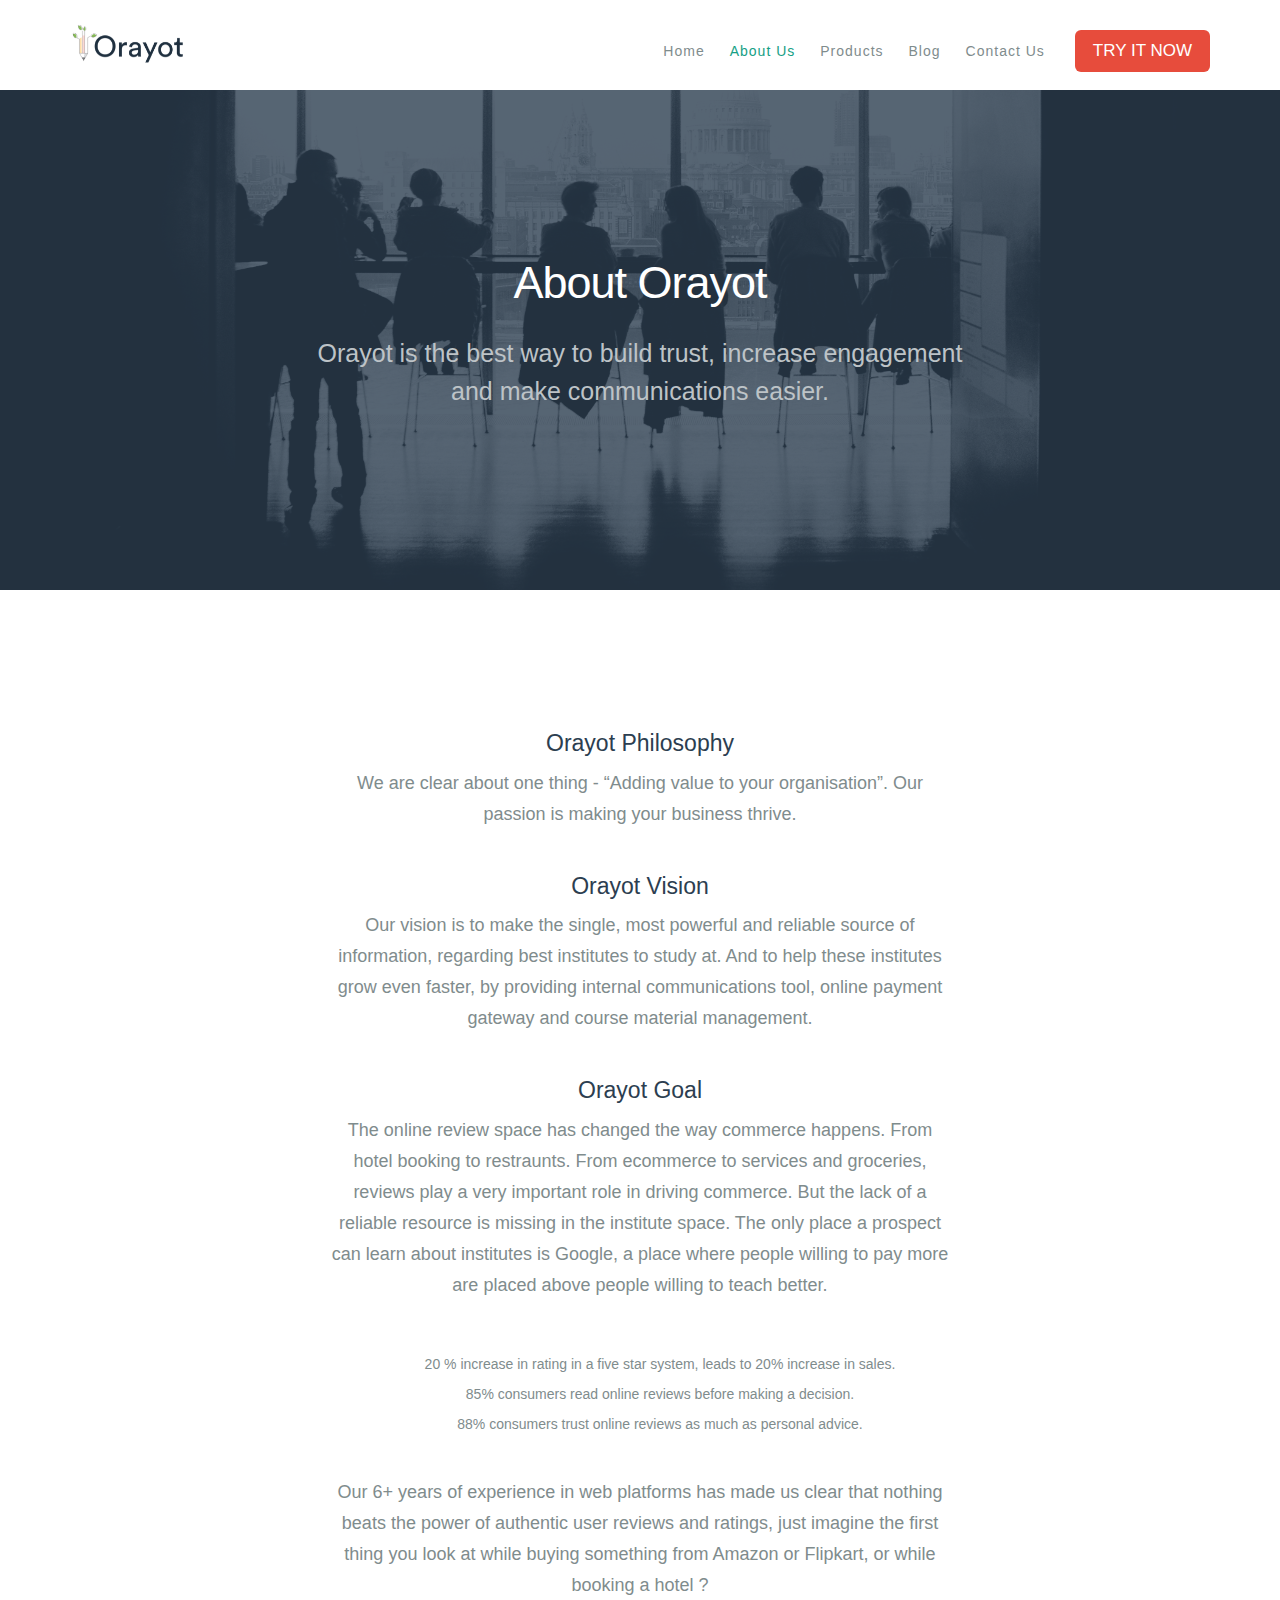
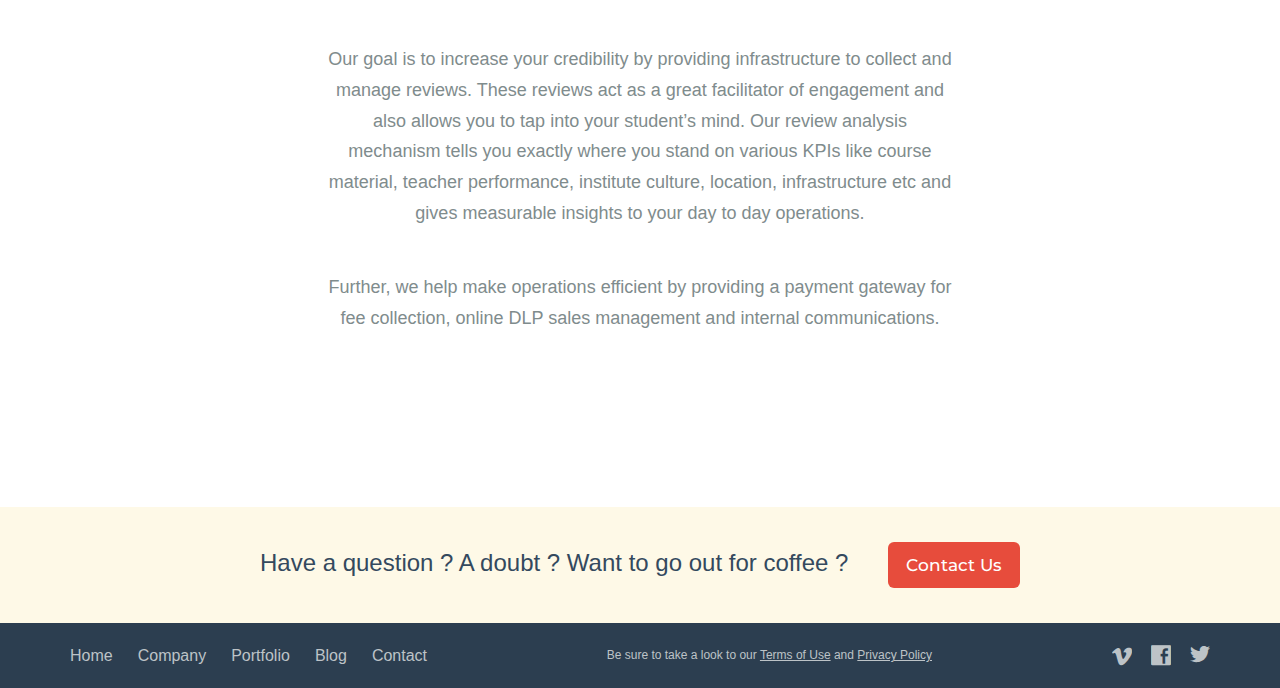
==== pages/about/index.html @ f2e3c0c0 "Init Commit" ====
<!DOCTYPE html>
<html lang="en">
  <head>
    <meta charset="utf-8">
    <title>About Orayot</title>
    <meta name="apple-mobile-web-app-capable" content="yes" />
    <meta name="viewport" content="width=device-width, initial-scale=1.0, maximum-scale=1.0, user-scalable=no" />
    <meta name="apple-mobile-web-app-status-bar-style" content="black" />

    <link rel="stylesheet" href="../../startup-framework/flat-ui/bootstrap/css/bootstrap.css">
    <link rel="stylesheet" href="../../startup-framework/flat-ui/css/flat-ui.css">
    <!-- Using only with Flat-UI (free)-->
    <link rel="stylesheet" href="../../startup-framework/common-files/css/icon-font.css">
    <!-- end -->

    <link rel="stylesheet" href="../../startup-framework/common-files/css/animations.css">
    <link rel="stylesheet" href="../../startup-framework/ui-kit/ui-kit-header/css/ui-kit-styles.css">
    <link rel="stylesheet" href="../../startup-framework/ui-kit/ui-kit-content/css/ui-kit-styles.css">
    <link rel="stylesheet" href="../../startup-framework/ui-kit/ui-kit-footer/css/ui-kit-styles.css">

    <link rel="stylesheet" href="../../css/style.css">
    <link rel="shortcut icon" href="../../favicon.ico" type="image/x-icon">
    <link rel="icon" href="../../favicon.ico" type="image/x-icon">
  </head>
  <body>
    <div class="page-wrapper">
      <!--Main Nav-->
      <header class="header-11">
        <div class="container">
          <div class="row">
            <div class="navbar col-sm-12" role="navigation">
              <div class="navbar-header">
                <button type="button" class="navbar-toggle"></button>
                <a class="brand" href="#"><img src="../../images/logos/dark-on-light-small.png" alt="Orayot Logo"></a>
              </div>
              <div class="collapse navbar-collapse pull-right">
                <ul class="nav pull-left">
                  <li><a href="/">Home</a></li>
                  <li class="active"><a href="">About Us</a></li>
                  <li><a href="/#products">Products</a></li>
                  <li><a href="#">Blog</a></li>
                  <li><a href="#">Contact Us</a></li>
                </ul>
                <form class="navbar-form pull-left">
                  <a class="btn btn-large btn-danger" href="#">TRY IT NOW</a>
                </form>
              </div>
            </div>
          </div>
        </div>
      </header>
      <!--Hero-->  
      <section class="header-10-sub v-center bg-midnight-blue">
        <div id="about" class="background">&nbsp;</div>
        <div>
          <div class="container">
            <div class="hero-unit">
              <h1>About Orayot</h1>
              <p>Orayot is the best way to build trust, increase engagement <br/> and make communications easier.
              </p>
            </div>
          </div>
        </div>
      </section> 
      <!-- <section id="about" class="content-8">
        <div>
          <div class="container">
            <h3>About Us</h3>
            <div class="row">
              <div class="col-sm-6 col-sm-offset-3">
                <p>
                  Orayot is the best way to build trust in the community & increase engagement and make communications easy in your institute.
                </p>
                <a href="#">Learn more about Orayot</a>
                <a class="btn btn-large btn-clear" href="#">TRY IT NOW</a>
              </div>
            </div>
          </div>
        </div>
      </section> -->

      <section class="content-8">
        <div class="row">
          <div class="col-sm-6 col-sm-offset-3">
            <h4>Orayot Philosophy</h4>
            <p>
              We are clear about one thing - “Adding value to your organisation”. Our passion is making your business thrive.                  
            </p>
            <h4>Orayot Vision</h4>
            <p>
              Our vision is to make the single, most powerful and reliable source of information, regarding best institutes to study at. And to help these institutes grow even faster, by providing internal communications tool, online payment gateway and course material management.                  
            </p>

            <h4>Orayot Goal</h4>
            <p>
              The online review space has changed the way commerce happens. From hotel booking to restraunts. From ecommerce to services and groceries, reviews play a very important role in driving commerce. But the lack of a reliable resource is missing in the institute space. The only place a prospect can learn about institutes is Google, a place where people willing to pay more are placed above people willing to teach better.

              <ul class='stats'>
                <li>20 % increase in rating in a five star system, leads to 20% increase in sales.</li>
                <li>85% consumers read online reviews before making a decision.</li>
                <li>88% consumers trust online reviews as much as personal advice.</li>
              </ul>

            </p>

            <p>
              Our 6+ years of experience in web platforms has made us clear that nothing beats the power of authentic user reviews and ratings, just imagine the first thing you look at while buying something from Amazon or Flipkart, or while booking a hotel ?
            </p>

            <p>
              Our goal is to increase your credibility by providing infrastructure to collect and manage reviews.
              These reviews act as a great facilitator of engagement and also allows you to tap into your student’s mind. Our review analysis mechanism tells you exactly where you stand on various KPIs like course material, teacher performance, institute culture, location, infrastructure etc and gives measurable insights to your day to day operations.
            </p>

            <p>
              Further, we help make operations efficient by providing a payment gateway for fee collection, online DLP sales management and internal communications.
            </p>
          </div>
        </div>
      </section>
      <!--CTA-->  
      <section class="content-11">
        <div class="container">
          <span>Have a question ? A doubt ? Want to go out for coffee ?</span>
          <a class="btn btn-large btn-danger" href="#">Contact Us</a>
        </div>
      </section>
      
      <!-- Subscribe -->
      <!-- <section class="content-13 subscribe-form bg-turquoise">
        <div class="container">
          <div class="row">
            <form>
              <div class="col-sm-8">
                <input type="text" placeholder="Enter your e-mail" spellcheck="false">
              </div>
              <div class="col-sm-4">
                <button class="btn btn-large btn-primary" type="submit">
                  Subscribe now
                </button>
              </div>
            </form>
          </div>
        </div>
      </section> -->
      <!-- Footer -->
      <footer class="footer-2 bg-midnight-blue">
        <div class="container">
          <nav class="pull-left">
            <ul>
              <li class="active">
                <a href="#">Home</a>
              </li>
              <li>
                <a href="#">Company</a>
              </li>
              <li>
                <a href="#">Portfolio</a>
              </li>
              <li>
                <a href="#">Blog</a>
              </li>
              <li>
                <a href="#">Contact</a>
              </li>
            </ul>
          </nav>
          <div class="social-btns pull-right">
            <a href="#"><div class="fui-vimeo"></div><div class="fui-vimeo"></div></a>
            <a href="#"><div class="fui-facebook"></div><div class="fui-facebook"></div></a>
            <a href="#"><div class="fui-twitter"></div><div class="fui-twitter"></div></a>
          </div>
          <div class="additional-links">
            Be sure to take a look to our <a href="#">Terms of Use</a> and <a href="#">Privacy Policy</a>
          </div>
        </div>
      </footer>
    </div>
    <script src="../../startup-framework/common-files/js/jquery-1.10.2.min.js"></script>
    <script src="../../startup-framework/flat-ui/js/bootstrap.min.js"></script>
    <script src="../../startup-framework/common-files/js/modernizr.custom.js"></script>
    <script src="../../startup-framework/common-files/js/page-transitions.js"></script>
    <script src="../../startup-framework/common-files/js/startup-kit.js"></script>
  </body>
</html>
---- startup-framework/flat-ui/css/flat-ui.css ----
@font-face {
  font-family: 'Lato';
  src: url('../fonts/lato/lato-black-webfont.eot');
  src: url('../fonts/lato/lato-black-webfont.eot?#iefix') format('embedded-opentype'), url('../fonts/lato/lato-black-webfont.woff') format('woff'), url('../fonts/lato/lato-black-webfont.ttf') format('truetype'), url('../fonts/lato/lato-black-webfont.svg#latoblack') format('svg');
  font-weight: 900;
  font-style: normal;
}
@font-face {
  font-family: 'Lato';
  src: url('../fonts/lato/lato-bold-webfont.eot');
  src: url('../fonts/lato/lato-bold-webfont.eot?#iefix') format('embedded-opentype'), url('../fonts/lato/lato-bold-webfont.woff') format('woff'), url('../fonts/lato/lato-bold-webfont.ttf') format('truetype'), url('../fonts/lato/lato-bold-webfont.svg#latobold') format('svg');
  font-weight: bold;
  font-style: normal;
}
@font-face {
  font-family: 'Lato';
  src: url('../fonts/lato/lato-bolditalic-webfont.eot');
  src: url('../fonts/lato/lato-bolditalic-webfont.eot?#iefix') format('embedded-opentype'), url('../fonts/lato/lato-bolditalic-webfont.woff') format('woff'), url('../fonts/lato/lato-bolditalic-webfont.ttf') format('truetype'), url('../fonts/lato/lato-bolditalic-webfont.svg#latobold_italic') format('svg');
  font-weight: bold;
  font-style: italic;
}
@font-face {
  font-family: 'Lato';
  src: url('../fonts/lato/lato-italic-webfont.eot');
  src: url('../fonts/lato/lato-italic-webfont.eot?#iefix') format('embedded-opentype'), url('../fonts/lato/lato-italic-webfont.woff') format('woff'), url('../fonts/lato/lato-italic-webfont.ttf') format('truetype'), url('../fonts/lato/lato-italic-webfont.svg#latoitalic') format('svg');
  font-weight: normal;
  font-style: italic;
}
@font-face {
  font-family: 'Lato';
  src: url('../fonts/lato/lato-light-webfont.eot');
  src: url('../fonts/lato/lato-light-webfont.eot?#iefix') format('embedded-opentype'), url('../fonts/lato/lato-light-webfont.woff') format('woff'), url('../fonts/lato/lato-light-webfont.ttf') format('truetype'), url('../fonts/lato/lato-light-webfont.svg#latolight') format('svg');
  font-weight: 300;
  font-style: normal;
}
@font-face {
  font-family: 'Lato';
  src: url('../fonts/lato/lato-regular-webfont.eot');
  src: url('../fonts/lato/lato-regular-webfont.eot?#iefix') format('embedded-opentype'), url('../fonts/lato/lato-regular-webfont.woff') format('woff'), url('../fonts/lato/lato-regular-webfont.ttf') format('truetype'), url('../fonts/lato/lato-regular-webfont.svg#latoregular') format('svg');
  font-weight: normal;
  font-style: normal;
}
@font-face {
  font-family: 'Flat-UI-Icons';
  src: url('../fonts/Flat-UI-Icons.eot');
  src: url('../fonts/Flat-UI-Icons.eot?#iefix') format('embedded-opentype'), url('../fonts/Flat-UI-Icons.woff') format('woff'), url('../fonts/Flat-UI-Icons.ttf') format('truetype'), url('../fonts/Flat-UI-Icons.svg#Flat-UI-Icons') format('svg');
  font-weight: normal;
  font-style: normal;
}
/* Use the following CSS code if you want to use data attributes for inserting your icons */
[data-icon]:before {
  font-family: 'Flat-UI-Icons';
  content: attr(data-icon);
  speak: none;
  font-weight: normal;
  font-variant: normal;
  text-transform: none;
  -webkit-font-smoothing: antialiased;
}
/* Use the following CSS code if you want to have a class per icon */
/*
Instead of a list of all class selectors,
you can use the generic selector below, but it's slower:
[class*="fui-"] {
*/
.fui-arrow-right,
.fui-arrow-left,
.fui-cmd,
.fui-check-inverted,
.fui-heart,
.fui-location,
.fui-plus,
.fui-check,
.fui-cross,
.fui-list,
.fui-new,
.fui-video,
.fui-photo,
.fui-volume,
.fui-time,
.fui-eye,
.fui-chat,
.fui-search,
.fui-user,
.fui-mail,
.fui-lock,
.fui-gear,
.fui-radio-unchecked,
.fui-radio-checked,
.fui-checkbox-unchecked,
.fui-checkbox-checked,
.fui-calendar-solid,
.fui-pause,
.fui-play,
.fui-check-inverted-2 {
  display: inline-block;
  font-family: 'Flat-UI-Icons';
  speak: none;
  font-style: normal;
  font-weight: normal;
  font-variant: normal;
  text-transform: none;
  -webkit-font-smoothing: antialiased;
}
.fui-arrow-right:before {
  content: "\e02c";
}
.fui-arrow-left:before {
  content: "\e02d";
}
.fui-cmd:before {
  content: "\e02f";
}
.fui-check-inverted:before {
  content: "\e006";
}
.fui-heart:before {
  content: "\e007";
}
.fui-location:before {
  content: "\e008";
}
.fui-plus:before {
  content: "\e009";
}
.fui-check:before {
  content: "\e00a";
}
.fui-cross:before {
  content: "\e00b";
}
.fui-list:before {
  content: "\e00c";
}
.fui-new:before {
  content: "\e00d";
}
.fui-video:before {
  content: "\e00e";
}
.fui-photo:before {
  content: "\e00f";
}
.fui-volume:before {
  content: "\e010";
}
.fui-time:before {
  content: "\e011";
}
.fui-eye:before {
  content: "\e012";
}
.fui-chat:before {
  content: "\e013";
}
.fui-search:before {
  content: "\e01c";
}
.fui-user:before {
  content: "\e01d";
}
.fui-mail:before {
  content: "\e01e";
}
.fui-lock:before {
  content: "\e01f";
}
.fui-gear:before {
  content: "\e024";
}
.fui-radio-unchecked:before {
  content: "\e02b";
}
.fui-radio-checked:before {
  content: "\e032";
}
.fui-checkbox-unchecked:before {
  content: "\e033";
}
.fui-checkbox-checked:before {
  content: "\e034";
}
.fui-calendar-solid:before {
  content: "\e022";
}
.fui-pause:before {
  content: "\e03b";
}
.fui-play:before {
  content: "\e03c";
}
.fui-check-inverted-2:before {
  content: "\e000";
}
.dropdown-arrow-inverse {
  border-bottom-color: #34495e !important;
  border-top-color: #34495e !important;
}
body {
  font-family: "Lato", Helvetica, Arial, sans-serif;
  font-size: 18px;
  line-height: 1.72222;
  color: #34495e;
  background-color: #ffffff;
}
a {
  color: #16a085;
  text-decoration: none;
  -webkit-transition: 0.25s;
  transition: 0.25s;
}
a:hover,
a:focus {
  color: #1abc9c;
  text-decoration: none;
}
a:focus {
  outline: none;
}
.img-rounded {
  border-radius: 6px;
}
.img-comment {
  font-size: 15px;
  line-height: 1.2;
  font-style: italic;
  margin: 24px 0;
}
p {
  font-size: 18px;
  line-height: 1.72222;
  margin: 0 0 15px;
}
.lead {
  margin-bottom: 30px;
  font-size: 28px;
  line-height: 1.46428571;
  font-weight: 300;
}
@media (min-width: 768px) {
  .lead {
    font-size: 30.006px;
  }
}
small,
.small {
  font-size: 83%;
  line-height: 2.067;
}
.text-muted {
  color: #bdc3c7;
}
.text-inverse {
  color: #ffffff;
}
.text-primary {
  color: #1abc9c;
}
.text-primary:hover {
  color: #15967d;
}
.text-warning {
  color: #f1c40f;
}
.text-warning:hover {
  color: #c19d0c;
}
.text-danger {
  color: #e74c3c;
}
.text-danger:hover {
  color: #b93d30;
}
.text-success {
  color: #2ecc71;
}
.text-success:hover {
  color: #25a35a;
}
.text-info {
  color: #3498db;
}
.text-info:hover {
  color: #2a7aaf;
}
h1,
h2,
h3,
h4,
h5,
h6,
.h1,
.h2,
.h3,
.h4,
.h5,
.h6 {
  font-family: "Lato", Helvetica, Arial, sans-serif;
  font-weight: 700;
  line-height: 1.1;
  color: inherit;
}
h1 small,
h2 small,
h3 small,
h4 small,
h5 small,
h6 small,
.h1 small,
.h2 small,
.h3 small,
.h4 small,
.h5 small,
.h6 small {
  color: #e7e9ec;
}
h1,
h2,
h3 {
  margin-top: 30px;
  margin-bottom: 15px;
}
h4,
h5,
h6 {
  margin-top: 15px;
  margin-bottom: 15px;
}
h6 {
  font-weight: normal;
}
h1,
.h1 {
  font-size: 61px;
}
h2,
.h2 {
  font-size: 53px;
}
h3,
.h3 {
  font-size: 40px;
}
h4,
.h4 {
  font-size: 29px;
}
h5,
.h5 {
  font-size: 28px;
}
h6,
.h6 {
  font-size: 24px;
}
.page-header {
  padding-bottom: 14px;
  margin: 60px 0 30px;
  border-bottom: 1px solid #e7e9ec;
}
ul,
ol {
  margin-bottom: 15px;
}
dl {
  margin-bottom: 30px;
}
dt,
dd {
  line-height: 1.72222;
}
@media (min-width: 768px) {
  .dl-horizontal dt {
    width: 160px;
  }
  .dl-horizontal dd {
    margin-left: 180px;
  }
}
abbr[title],
abbr[data-original-title] {
  border-bottom: 1px dotted #bdc3c7;
}
blockquote {
  border-left: 3px solid #e7e9ec;
  padding: 0 0 0 16px;
  margin: 0 0 30px;
}
blockquote p {
  font-size: 20px;
  line-height: 1.55;
  font-weight: normal;
  margin-bottom: .4em;
}
blockquote small {
  font-size: 18px;
  line-height: 1.72222;
  font-style: italic;
  color: inherit;
}
blockquote small:before {
  content: "";
}
blockquote.pull-right {
  padding-right: 16px;
  padding-left: 0;
  border-right: 3px solid #e7e9ec;
  border-left: 0;
}
blockquote.pull-right small:after {
  content: "";
}
address {
  margin-bottom: 30px;
  line-height: 1.72222;
}
code,
kdb,
pre,
samp {
  font-family: Monaco, Menlo, Consolas, "Courier New", monospace;
}
code {
  font-size: 75%;
  color: #c7254e;
  background-color: #f9f2f4;
  border-radius: 4px;
}
pre {
  padding: 8px;
  margin: 0 0 15px;
  font-size: 13px;
  line-height: 1.72222;
  color: inherit;
  background-color: #ffffff;
  border: 2px solid #e7e9ec;
  border-radius: 6px;
  white-space: pre;
}
.pre-scrollable {
  max-height: 340px;
}
.btn {
  border: none;
  font-size: 15px;
  font-weight: normal;
  line-height: 1.4;
  border-radius: 4px;
  padding: 10px 15px;
  -webkit-font-smoothing: subpixel-antialiased;
  -webkit-transition: border .25s linear, color .25s linear, background-color .25s linear;
  transition: border .25s linear, color .25s linear, background-color .25s linear;
}
.btn:hover,
.btn:focus {
  outline: none;
  color: #ffffff;
}
.btn:active,
.btn.active {
  outline: none;
  -webkit-box-shadow: none;
  box-shadow: none;
}
.btn.disabled,
.btn[disabled],
fieldset[disabled] .btn {
  background-color: #bdc3c7;
  color: rgba(255, 255, 255, 0.75);
  opacity: 0.7;
  filter: alpha(opacity=70);
}
.btn > [class^="fui-"] {
  margin: 0 1px;
  position: relative;
  line-height: 1;
  top: 1px;
}
.btn-xs.btn > [class^="fui-"] {
  font-size: 11px;
  top: 0;
}
.btn-hg.btn > [class^="fui-"] {
  top: 2px;
}
.btn-default {
  color: #ffffff;
  background-color: #bdc3c7;
}
.btn-default:hover,
.btn-default:focus,
.btn-default:active,
.btn-default.active,
.open .dropdown-toggle.btn-default {
  color: #ffffff;
  background-color: #cacfd2;
  border-color: #cacfd2;
}
.btn-default:active,
.btn-default.active,
.open .dropdown-toggle.btn-default {
  background: #a1a6a9;
  border-color: #a1a6a9;
}
.btn-default.disabled,
.btn-default[disabled],
fieldset[disabled] .btn-default,
.btn-default.disabled:hover,
.btn-default[disabled]:hover,
fieldset[disabled] .btn-default:hover,
.btn-default.disabled:focus,
.btn-default[disabled]:focus,
fieldset[disabled] .btn-default:focus,
.btn-default.disabled:active,
.btn-default[disabled]:active,
fieldset[disabled] .btn-default:active,
.btn-default.disabled.active,
.btn-default[disabled].active,
fieldset[disabled] .btn-default.active {
  background-color: #bdc3c7;
  border-color: #bdc3c7;
}
.btn-primary {
  color: #ffffff;
  background-color: #1abc9c;
}
.btn-primary:hover,
.btn-primary:focus,
.btn-primary:active,
.btn-primary.active,
.open .dropdown-toggle.btn-primary {
  color: #ffffff;
  background-color: #48c9b0;
  border-color: #48c9b0;
}
.btn-primary:active,
.btn-primary.active,
.open .dropdown-toggle.btn-primary {
  background: #16a085;
  border-color: #16a085;
}
.btn-primary.disabled,
.btn-primary[disabled],
fieldset[disabled] .btn-primary,
.btn-primary.disabled:hover,
.btn-primary[disabled]:hover,
fieldset[disabled] .btn-primary:hover,
.btn-primary.disabled:focus,
.btn-primary[disabled]:focus,
fieldset[disabled] .btn-primary:focus,
.btn-primary.disabled:active,
.btn-primary[disabled]:active,
fieldset[disabled] .btn-primary:active,
.btn-primary.disabled.active,
.btn-primary[disabled].active,
fieldset[disabled] .btn-primary.active {
  background-color: #1abc9c;
  border-color: #1abc9c;
}
.btn-info {
  color: #ffffff;
  background-color: #3498db;
}
.btn-info:hover,
.btn-info:focus,
.btn-info:active,
.btn-info.active,
.open .dropdown-toggle.btn-info {
  color: #ffffff;
  background-color: #5dade2;
  border-color: #5dade2;
}
.btn-info:active,
.btn-info.active,
.open .dropdown-toggle.btn-info {
  background: #2c81ba;
  border-color: #2c81ba;
}
.btn-info.disabled,
.btn-info[disabled],
fieldset[disabled] .btn-info,
.btn-info.disabled:hover,
.btn-info[disabled]:hover,
fieldset[disabled] .btn-info:hover,
.btn-info.disabled:focus,
.btn-info[disabled]:focus,
fieldset[disabled] .btn-info:focus,
.btn-info.disabled:active,
.btn-info[disabled]:active,
fieldset[disabled] .btn-info:active,
.btn-info.disabled.active,
.btn-info[disabled].active,
fieldset[disabled] .btn-info.active {
  background-color: #3498db;
  border-color: #3498db;
}
.btn-danger {
  color: #ffffff;
  background-color: #e74c3c;
}
.btn-danger:hover,
.btn-danger:focus,
.btn-danger:active,
.btn-danger.active,
.open .dropdown-toggle.btn-danger {
  color: #ffffff;
  background-color: #ec7063;
  border-color: #ec7063;
}
.btn-danger:active,
.btn-danger.active,
.open .dropdown-toggle.btn-danger {
  background: #c44133;
  border-color: #c44133;
}
.btn-danger.disabled,
.btn-danger[disabled],
fieldset[disabled] .btn-danger,
.btn-danger.disabled:hover,
.btn-danger[disabled]:hover,
fieldset[disabled] .btn-danger:hover,
.btn-danger.disabled:focus,
.btn-danger[disabled]:focus,
fieldset[disabled] .btn-danger:focus,
.btn-danger.disabled:active,
.btn-danger[disabled]:active,
fieldset[disabled] .btn-danger:active,
.btn-danger.disabled.active,
.btn-danger[disabled].active,
fieldset[disabled] .btn-danger.active {
  background-color: #e74c3c;
  border-color: #e74c3c;
}
.btn-success {
  color: #ffffff;
  background-color: #2ecc71;
}
.btn-success:hover,
.btn-success:focus,
.btn-success:active,
.btn-success.active,
.open .dropdown-toggle.btn-success {
  color: #ffffff;
  background-color: #58d68d;
  border-color: #58d68d;
}
.btn-success:active,
.btn-success.active,
.open .dropdown-toggle.btn-success {
  background: #27ad60;
  border-color: #27ad60;
}
.btn-success.disabled,
.btn-success[disabled],
fieldset[disabled] .btn-success,
.btn-success.disabled:hover,
.btn-success[disabled]:hover,
fieldset[disabled] .btn-success:hover,
.btn-success.disabled:focus,
.btn-success[disabled]:focus,
fieldset[disabled] .btn-success:focus,
.btn-success.disabled:active,
.btn-success[disabled]:active,
fieldset[disabled] .btn-success:active,
.btn-success.disabled.active,
.btn-success[disabled].active,
fieldset[disabled] .btn-success.active {
  background-color: #2ecc71;
  border-color: #2ecc71;
}
.btn-warning {
  color: #ffffff;
  background-color: #f1c40f;
}
.btn-warning:hover,
.btn-warning:focus,
.btn-warning:active,
.btn-warning.active,
.open .dropdown-toggle.btn-warning {
  color: #ffffff;
  background-color: #f5d313;
  border-color: #f5d313;
}
.btn-warning:active,
.btn-warning.active,
.open .dropdown-toggle.btn-warning {
  background: #cda70d;
  border-color: #cda70d;
}
.btn-warning.disabled,
.btn-warning[disabled],
fieldset[disabled] .btn-warning,
.btn-warning.disabled:hover,
.btn-warning[disabled]:hover,
fieldset[disabled] .btn-warning:hover,
.btn-warning.disabled:focus,
.btn-warning[disabled]:focus,
fieldset[disabled] .btn-warning:focus,
.btn-warning.disabled:active,
.btn-warning[disabled]:active,
fieldset[disabled] .btn-warning:active,
.btn-warning.disabled.active,
.btn-warning[disabled].active,
fieldset[disabled] .btn-warning.active {
  background-color: #f1c40f;
  border-color: #f1c40f;
}
.btn-inverse {
  color: #ffffff;
  background-color: #34495e;
}
.btn-inverse:hover,
.btn-inverse:focus,
.btn-inverse:active,
.btn-inverse.active,
.open .dropdown-toggle.btn-inverse {
  color: #ffffff;
  background-color: #415b76;
  border-color: #415b76;
}
.btn-inverse:active,
.btn-inverse.active,
.open .dropdown-toggle.btn-inverse {
  background: #2c3e50;
  border-color: #2c3e50;
}
.btn-inverse.disabled,
.btn-inverse[disabled],
fieldset[disabled] .btn-inverse,
.btn-inverse.disabled:hover,
.btn-inverse[disabled]:hover,
fieldset[disabled] .btn-inverse:hover,
.btn-inverse.disabled:focus,
.btn-inverse[disabled]:focus,
fieldset[disabled] .btn-inverse:focus,
.btn-inverse.disabled:active,
.btn-inverse[disabled]:active,
fieldset[disabled] .btn-inverse:active,
.btn-inverse.disabled.active,
.btn-inverse[disabled].active,
fieldset[disabled] .btn-inverse.active {
  background-color: #34495e;
  border-color: #34495e;
}
.btn-embossed {
  -webkit-box-shadow: inset 0 -2px 0 rgba(0, 0, 0, 0.15);
  box-shadow: inset 0 -2px 0 rgba(0, 0, 0, 0.15);
}
.btn-embossed.active,
.btn-embossed:active {
  -webkit-box-shadow: inset 0 2px 0 rgba(0, 0, 0, 0.15);
  box-shadow: inset 0 2px 0 rgba(0, 0, 0, 0.15);
}
.btn-wide {
  min-width: 140px;
  padding-left: 30px;
  padding-right: 30px;
}
.btn-link {
  color: #16a085;
}
.btn-link:hover,
.btn-link:focus {
  color: #1abc9c;
  text-decoration: underline;
  background-color: transparent;
}
.btn-link[disabled]:hover,
fieldset[disabled] .btn-link:hover,
.btn-link[disabled]:focus,
fieldset[disabled] .btn-link:focus {
  color: #bdc3c7;
  text-decoration: none;
}
.btn-hg {
  padding: 13px 20px;
  font-size: 22px;
  line-height: 1.227;
  border-radius: 6px;
}
.btn-lg {
  padding: 10px 19px;
  font-size: 17px;
  line-height: 1.471;
  border-radius: 6px;
}
.btn-sm {
  padding: 9px 13px;
  font-size: 13px;
  line-height: 1.385;
  border-radius: 4px;
}
.btn-xs {
  padding: 6px 9px;
  font-size: 12px;
  line-height: 1.083;
  border-radius: 3px;
}
.btn-tip {
  font-weight: 300;
  padding-left: 10px;
  font-size: 92%;
}
.btn-block {
  white-space: normal;
}
.btn-default .caret {
  border-top-color: #ffffff;
}
.btn-primary .caret,
.btn-success .caret,
.btn-warning .caret,
.btn-danger .caret,
.btn-info .caret {
  border-top-color: #ffffff;
}
.dropup .btn-default .caret {
  border-bottom-color: #ffffff;
}
.dropup .btn-primary .caret,
.dropup .btn-success .caret,
.dropup .btn-warning .caret,
.dropup .btn-danger .caret,
.dropup .btn-info .caret {
  border-bottom-color: #ffffff;
}
.btn-group-xs > .btn {
  padding: 6px 9px;
  font-size: 12px;
  line-height: 1.083;
  border-radius: 3px;
}
.btn-group-sm > .btn {
  padding: 9px 13px;
  font-size: 13px;
  line-height: 1.385;
  border-radius: 4px;
}
.btn-group-lg > .btn {
  padding: 10px 19px;
  font-size: 17px;
  line-height: 1.471;
  border-radius: 6px;
}
.btn-group-gh > .btn {
  padding: 13px 20px;
  font-size: 22px;
  line-height: 1.227;
  border-radius: 6px;
}
.btn-group > .btn + .btn {
  margin-left: 0;
}
.btn-group > .btn + .dropdown-toggle {
  border-left: 2px solid rgba(52, 73, 94, 0.15);
  padding-left: 12px;
  padding-right: 12px;
}
.btn-group > .btn + .dropdown-toggle .caret {
  margin-left: 3px;
  margin-right: 3px;
}
.btn-group > .btn.btn-gh + .dropdown-toggle .caret {
  margin-left: 7px;
  margin-right: 7px;
}
.btn-group > .btn.btn-sm + .dropdown-toggle .caret {
  margin-left: 0;
  margin-right: 0;
}
.dropdown-toggle .caret {
  margin-left: 8px;
}
.btn-group > .btn,
.btn-group > .dropdown-menu,
.btn-group > .popover {
  font-weight: 400;
}
.btn-group:focus .dropdown-toggle {
  outline: none;
  -webkit-transition: 0.25s;
  transition: 0.25s;
}
.btn-group.open .dropdown-toggle {
  color: rgba(255, 255, 255, 0.75);
  -webkit-box-shadow: none;
  box-shadow: none;
}
.btn-toolbar .btn.active {
  color: #ffffff;
}
.btn-toolbar .btn > [class^="fui-"] {
  font-size: 16px;
  margin: 0 1px;
}
.caret {
  border-width: 8px 6px;
  border-bottom-color: #34495e;
  border-top-color: #34495e;
  border-style: solid;
  border-bottom-style: none;
  -webkit-transition: 0.25s;
  transition: 0.25s;
  -webkit-transform: scale(1.001);
  -ms-transform: scale(1.001);
  transform: scale(1.001);
}
.dropup .caret,
.dropup .btn-lg .caret,
.navbar-fixed-bottom .dropdown .caret {
  border-bottom-width: 8px;
}
.btn-lg .caret {
  border-top-width: 8px;
  border-right-width: 6px;
  border-left-width: 6px;
}
.select {
  display: inline-block;
  margin-bottom: 10px;
}
[class*="span"] > .select[class*="span"] {
  margin-left: 0;
}
.select[class*="span"] .btn {
  width: 100%;
}
.select.select-block {
  display: block;
  float: none;
  margin-left: 0;
  width: auto;
}
.select.select-block:before,
.select.select-block:after {
  content: " ";
  /* 1 */

  display: table;
  /* 2 */

}
.select.select-block:after {
  clear: both;
}
.select.select-block .btn {
  width: 100%;
}
.select.select-block .dropdown-menu {
  width: 100%;
}
.select .btn {
  width: 220px;
}
.select .btn.btn-hg .filter-option {
  left: 20px;
  right: 40px;
  top: 13px;
}
.select .btn.btn-hg .caret {
  right: 20px;
}
.select .btn.btn-lg .filter-option {
  left: 18px;
  right: 38px;
}
.select .btn.btn-sm .filter-option {
  left: 13px;
  right: 33px;
}
.select .btn.btn-sm .caret {
  right: 13px;
}
.select .btn.btn-xs .filter-option {
  left: 13px;
  right: 33px;
  top: 5px;
}
.select .btn.btn-xs .caret {
  right: 13px;
}
.select .btn .filter-option {
  height: 26px;
  left: 13px;
  overflow: hidden;
  position: absolute;
  right: 33px;
  text-align: left;
  top: 10px;
}
.select .btn .caret {
  position: absolute;
  right: 16px;
  top: 50%;
  margin-top: -3px;
}
.select .btn .dropdown-toggle {
  border-radius: 6px;
}
.select .btn .dropdown-menu {
  min-width: 100%;
}
.select .btn .dropdown-menu dt {
  cursor: default;
  display: block;
  padding: 3px 20px;
}
.select .btn .dropdown-menu li:not(.disabled) > a:hover small {
  color: rgba(255, 255, 255, 0.004);
}
.select .btn .dropdown-menu li > a {
  min-height: 20px;
}
.select .btn .dropdown-menu li > a.opt {
  padding-left: 35px;
}
.select .btn .dropdown-menu li small {
  padding-left: .5em;
}
.select .btn .dropdown-menu li > dt small {
  font-weight: normal;
}
.select .btn > .disabled,
.select .btn .dropdown-menu li.disabled > a {
  cursor: default;
}
.select .caret {
  border-bottom-color: #ffffff;
  border-top-color: #ffffff;
}
legend {
  display: block;
  width: 100%;
  padding: 0;
  margin-bottom: 15px;
  font-size: 24px;
  line-height: inherit;
  color: inherit;
  border-bottom: none;
}
textarea {
  font-size: 20px;
  line-height: 24px;
  padding: 5px 11px;
}
input[type="search"] {
  -webkit-appearance: none !important;
}
label {
  font-weight: normal;
  font-size: 15px;
  line-height: 2.4;
}
.form-control:-moz-placeholder {
  color: #b2bcc5;
  opacity: 1;
}
.form-control::-moz-placeholder {
  color: #b2bcc5;
  opacity: 1;
}
.form-control:-ms-input-placeholder {
  color: #b2bcc5;
}
.form-control::-webkit-input-placeholder {
  color: #b2bcc5;
}
.form-control.placeholder {
  color: #b2bcc5;
}
.form-control {
  border: 2px solid #bdc3c7;
  color: #34495e;
  font-family: "Lato", Helvetica, Arial, sans-serif;
  font-size: 15px;
  line-height: 1.467;
  padding: 8px 12px;
  height: 42px;
  -webkit-appearance: none;
  border-radius: 6px;
  -webkit-box-shadow: none;
  box-shadow: none;
  -webkit-transition: border .25s linear, color .25s linear, background-color .25s linear;
  transition: border .25s linear, color .25s linear, background-color .25s linear;
}
.form-group.focus .form-control,
.form-control:focus {
  border-color: #1abc9c;
  outline: 0;
  -webkit-box-shadow: none;
  box-shadow: none;
}
.form-control[disabled],
.form-control[readonly],
fieldset[disabled] .form-control {
  background-color: #f4f6f6;
  border-color: #d5dbdb;
  color: #d5dbdb;
  cursor: default;
  opacity: 0.7;
  filter: alpha(opacity=70);
}
.form-control.flat {
  border-color: transparent;
}
.form-control.flat:hover {
  border-color: #bdc3c7;
}
.form-control.flat:focus {
  border-color: #1abc9c;
}
.input-sm {
  height: 35px;
  padding: 6px 10px;
  font-size: 13px;
  line-height: 1.462;
  border-radius: 6px;
}
select.input-sm {
  height: 35px;
  line-height: 35px;
}
textarea.input-sm {
  height: auto;
}
.input-lg {
  height: 45px;
  padding: 10px 15px;
  font-size: 17px;
  line-height: 1.235;
  border-radius: 6px;
}
select.input-lg {
  height: 45px;
  line-height: 45px;
}
textarea.input-lg {
  height: auto;
}
.input-hg {
  height: 53px;
  padding: 10px 16px;
  font-size: 22px;
  line-height: 1.318;
  border-radius: 6px;
}
select.input-hg {
  height: 53px;
  line-height: 53px;
}
textarea.input-hg {
  height: auto;
}
.has-warning .help-block,
.has-warning .control-label {
  color: #f1c40f;
}
.has-warning .form-control {
  color: #f1c40f;
  border-color: #f1c40f;
  -webkit-box-shadow: none;
  box-shadow: none;
}
.has-warning .form-control:-moz-placeholder {
  color: #f1c40f;
  opacity: 1;
}
.has-warning .form-control::-moz-placeholder {
  color: #f1c40f;
  opacity: 1;
}
.has-warning .form-control:-ms-input-placeholder {
  color: #f1c40f;
}
.has-warning .form-control::-webkit-input-placeholder {
  color: #f1c40f;
}
.has-warning .form-control.placeholder {
  color: #f1c40f;
}
.has-warning .form-control:focus {
  border-color: #f1c40f;
  -webkit-box-shadow: none;
  box-shadow: none;
}
.has-warning .input-group-addon {
  color: #f1c40f;
  border-color: #f1c40f;
  background-color: #ffffff;
}
.has-error .help-block,
.has-error .control-label {
  color: #e74c3c;
}
.has-error .form-control {
  color: #e74c3c;
  border-color: #e74c3c;
  -webkit-box-shadow: none;
  box-shadow: none;
}
.has-error .form-control:-moz-placeholder {
  color: #e74c3c;
  opacity: 1;
}
.has-error .form-control::-moz-placeholder {
  color: #e74c3c;
  opacity: 1;
}
.has-error .form-control:-ms-input-placeholder {
  color: #e74c3c;
}
.has-error .form-control::-webkit-input-placeholder {
  color: #e74c3c;
}
.has-error .form-control.placeholder {
  color: #e74c3c;
}
.has-error .form-control:focus {
  border-color: #e74c3c;
  -webkit-box-shadow: none;
  box-shadow: none;
}
.has-error .input-group-addon {
  color: #e74c3c;
  border-color: #e74c3c;
  background-color: #ffffff;
}
.has-success .help-block,
.has-success .control-label {
  color: #2ecc71;
}
.has-success .form-control {
  color: #2ecc71;
  border-color: #2ecc71;
  -webkit-box-shadow: none;
  box-shadow: none;
}
.has-success .form-control:-moz-placeholder {
  color: #2ecc71;
  opacity: 1;
}
.has-success .form-control::-moz-placeholder {
  color: #2ecc71;
  opacity: 1;
}
.has-success .form-control:-ms-input-placeholder {
  color: #2ecc71;
}
.has-success .form-control::-webkit-input-placeholder {
  color: #2ecc71;
}
.has-success .form-control.placeholder {
  color: #2ecc71;
}
.has-success .form-control:focus {
  border-color: #2ecc71;
  -webkit-box-shadow: none;
  box-shadow: none;
}
.has-success .input-group-addon {
  color: #2ecc71;
  border-color: #2ecc71;
  background-color: #ffffff;
}
.help-block {
  font-size: 15px;
  margin-bottom: 5px;
  color: inherit;
}
.form-group {
  position: relative;
  margin-bottom: 20px;
}
.form-horizontal .control-label,
.form-horizontal .radio,
.form-horizontal .checkbox,
.form-horizontal .radio-inline,
.form-horizontal .checkbox-inline {
  margin-top: 0;
  margin-bottom: 0;
  padding-top: 6px;
}
.form-horizontal .form-group {
  margin-left: -15px;
  margin-right: -15px;
}
.form-horizontal .form-group:before,
.form-horizontal .form-group:after {
  content: " ";
  /* 1 */

  display: table;
  /* 2 */

}
.form-horizontal .form-group:after {
  clear: both;
}
.form-horizontal .form-control-static {
  padding-top: 6px;
}
.form-group {
  position: relative;
}
.form-control + .input-icon {
  position: absolute;
  top: 2px;
  right: 2px;
  line-height: 37px;
  vertical-align: middle;
  font-size: 20px;
  color: #b2bcc5;
  background-color: #ffffff;
  padding: 0 12px 0 0;
  border-radius: 6px;
}
.input-hg + .input-icon {
  line-height: 49px;
  padding: 0 16px 0 0;
}
.input-lg + .input-icon {
  line-height: 41px;
  padding: 0 15px 0 0;
}
.input-sm + .input-icon {
  font-size: 18px;
  line-height: 30px;
  padding: 0 10px 0 0;
}
.has-success .input-icon {
  color: #2ecc71;
}
.has-warning .input-icon {
  color: #f1c40f;
}
.has-error .input-icon {
  color: #e74c3c;
}
.form-control[disabled] + .input-icon,
.form-control[readonly] + .input-icon,
fieldset[disabled] .form-control + .input-icon,
.form-control.disabled + .input-icon {
  color: #d5dbdb;
  background-color: transparent;
  opacity: 0.7;
  filter: alpha(opacity=70);
}
.input-group-hg > .form-control,
.input-group-hg > .input-group-addon,
.input-group-hg > .input-group-btn > .btn {
  height: 53px;
  padding: 10px 16px;
  font-size: 22px;
  line-height: 1.318;
  border-radius: 6px;
}
select.input-group-hg > .form-control,
select.input-group-hg > .input-group-addon,
select.input-group-hg > .input-group-btn > .btn {
  height: 53px;
  line-height: 53px;
}
textarea.input-group-hg > .form-control,
textarea.input-group-hg > .input-group-addon,
textarea.input-group-hg > .input-group-btn > .btn {
  height: auto;
}
.input-group-lg > .form-control,
.input-group-lg > .input-group-addon,
.input-group-lg > .input-group-btn > .btn {
  height: 45px;
  padding: 10px 15px;
  font-size: 17px;
  line-height: 1.235;
  border-radius: 6px;
}
select.input-group-lg > .form-control,
select.input-group-lg > .input-group-addon,
select.input-group-lg > .input-group-btn > .btn {
  height: 45px;
  line-height: 45px;
}
textarea.input-group-lg > .form-control,
textarea.input-group-lg > .input-group-addon,
textarea.input-group-lg > .input-group-btn > .btn {
  height: auto;
}
.input-group-sm > .form-control,
.input-group-sm > .input-group-addon,
.input-group-sm > .input-group-btn > .btn {
  height: 35px;
  padding: 6px 10px;
  font-size: 13px;
  line-height: 1.462;
  border-radius: 6px;
}
select.input-group-sm > .form-control,
select.input-group-sm > .input-group-addon,
select.input-group-sm > .input-group-btn > .btn {
  height: 35px;
  line-height: 35px;
}
textarea.input-group-sm > .form-control,
textarea.input-group-sm > .input-group-addon,
textarea.input-group-sm > .input-group-btn > .btn {
  height: auto;
}
.input-group-addon {
  padding: 10px 12px;
  font-size: 15px;
  color: #ffffff;
  text-align: center;
  background-color: #bdc3c7;
  border: 1px solid #bdc3c7;
  border-radius: 6px;
  -webkit-transition: border .25s linear, color .25s linear, background-color .25s linear;
  transition: border .25s linear, color .25s linear, background-color .25s linear;
}
.input-group-hg .input-group-addon,
.input-group-lg .input-group-addon,
.input-group-sm .input-group-addon {
  line-height: 1;
}
.input-group .form-control:first-child,
.input-group-addon:first-child,
.input-group-btn:first-child > .btn,
.input-group-btn:first-child > .dropdown-toggle,
.input-group-btn:last-child > .btn:not(:last-child):not(.dropdown-toggle) {
  border-bottom-right-radius: 0;
  border-top-right-radius: 0;
}
.input-group .form-control:last-child,
.input-group-addon:last-child,
.input-group-btn:last-child > .btn,
.input-group-btn:last-child > .dropdown-toggle,
.input-group-btn:first-child > .btn:not(:first-child) {
  border-bottom-left-radius: 0;
  border-top-left-radius: 0;
}
.form-group.focus .input-group-addon,
.input-group.focus .input-group-addon {
  background-color: #1abc9c;
  border-color: #1abc9c;
}
.form-group.focus .input-group-btn > .btn-default + .btn-default,
.input-group.focus .input-group-btn > .btn-default + .btn-default {
  border-left-color: #16a085;
}
.form-group.focus .input-group-btn .btn,
.input-group.focus .input-group-btn .btn {
  border-color: #1abc9c;
  background-color: #ffffff;
  color: #1abc9c;
}
.form-group.focus .input-group-btn .btn-default,
.input-group.focus .input-group-btn .btn-default {
  color: #ffffff;
  background-color: #1abc9c;
}
.form-group.focus .input-group-btn .btn-default:hover,
.input-group.focus .input-group-btn .btn-default:hover,
.form-group.focus .input-group-btn .btn-default:focus,
.input-group.focus .input-group-btn .btn-default:focus,
.form-group.focus .input-group-btn .btn-default:active,
.input-group.focus .input-group-btn .btn-default:active,
.form-group.focus .input-group-btn .btn-default.active,
.input-group.focus .input-group-btn .btn-default.active,
.open .dropdown-toggle.form-group.focus .input-group-btn .btn-default,
.open .dropdown-toggle.input-group.focus .input-group-btn .btn-default {
  color: #ffffff;
  background-color: #48c9b0;
  border-color: #48c9b0;
}
.form-group.focus .input-group-btn .btn-default:active,
.input-group.focus .input-group-btn .btn-default:active,
.form-group.focus .input-group-btn .btn-default.active,
.input-group.focus .input-group-btn .btn-default.active,
.open .dropdown-toggle.form-group.focus .input-group-btn .btn-default,
.open .dropdown-toggle.input-group.focus .input-group-btn .btn-default {
  background: #16a085;
  border-color: #16a085;
}
.form-group.focus .input-group-btn .btn-default.disabled,
.input-group.focus .input-group-btn .btn-default.disabled,
.form-group.focus .input-group-btn .btn-default[disabled],
.input-group.focus .input-group-btn .btn-default[disabled],
fieldset[disabled] .form-group.focus .input-group-btn .btn-default,
fieldset[disabled] .input-group.focus .input-group-btn .btn-default,
.form-group.focus .input-group-btn .btn-default.disabled:hover,
.input-group.focus .input-group-btn .btn-default.disabled:hover,
.form-group.focus .input-group-btn .btn-default[disabled]:hover,
.input-group.focus .input-group-btn .btn-default[disabled]:hover,
fieldset[disabled] .form-group.focus .input-group-btn .btn-default:hover,
fieldset[disabled] .input-group.focus .input-group-btn .btn-default:hover,
.form-group.focus .input-group-btn .btn-default.disabled:focus,
.input-group.focus .input-group-btn .btn-default.disabled:focus,
.form-group.focus .input-group-btn .btn-default[disabled]:focus,
.input-group.focus .input-group-btn .btn-default[disabled]:focus,
fieldset[disabled] .form-group.focus .input-group-btn .btn-default:focus,
fieldset[disabled] .input-group.focus .input-group-btn .btn-default:focus,
.form-group.focus .input-group-btn .btn-default.disabled:active,
.input-group.focus .input-group-btn .btn-default.disabled:active,
.form-group.focus .input-group-btn .btn-default[disabled]:active,
.input-group.focus .input-group-btn .btn-default[disabled]:active,
fieldset[disabled] .form-group.focus .input-group-btn .btn-default:active,
fieldset[disabled] .input-group.focus .input-group-btn .btn-default:active,
.form-group.focus .input-group-btn .btn-default.disabled.active,
.input-group.focus .input-group-btn .btn-default.disabled.active,
.form-group.focus .input-group-btn .btn-default[disabled].active,
.input-group.focus .input-group-btn .btn-default[disabled].active,
fieldset[disabled] .form-group.focus .input-group-btn .btn-default.active,
fieldset[disabled] .input-group.focus .input-group-btn .btn-default.active {
  background-color: #1abc9c;
  border-color: #1abc9c;
}
.input-group-btn .btn {
  background-color: #ffffff;
  border: 2px solid #bdc3c7;
  color: #bdc3c7;
  line-height: 18px;
}
.input-group-btn .btn-default {
  color: #ffffff;
  background-color: #bdc3c7;
}
.input-group-btn .btn-default:hover,
.input-group-btn .btn-default:focus,
.input-group-btn .btn-default:active,
.input-group-btn .btn-default.active,
.open .dropdown-toggle.input-group-btn .btn-default {
  color: #ffffff;
  background-color: #cacfd2;
  border-color: #cacfd2;
}
.input-group-btn .btn-default:active,
.input-group-btn .btn-default.active,
.open .dropdown-toggle.input-group-btn .btn-default {
  background: #a1a6a9;
  border-color: #a1a6a9;
}
.input-group-btn .btn-default.disabled,
.input-group-btn .btn-default[disabled],
fieldset[disabled] .input-group-btn .btn-default,
.input-group-btn .btn-default.disabled:hover,
.input-group-btn .btn-default[disabled]:hover,
fieldset[disabled] .input-group-btn .btn-default:hover,
.input-group-btn .btn-default.disabled:focus,
.input-group-btn .btn-default[disabled]:focus,
fieldset[disabled] .input-group-btn .btn-default:focus,
.input-group-btn .btn-default.disabled:active,
.input-group-btn .btn-default[disabled]:active,
fieldset[disabled] .input-group-btn .btn-default:active,
.input-group-btn .btn-default.disabled.active,
.input-group-btn .btn-default[disabled].active,
fieldset[disabled] .input-group-btn .btn-default.active {
  background-color: #bdc3c7;
  border-color: #bdc3c7;
}
.input-group-hg .input-group-btn .btn {
  line-height: 31px;
}
.input-group-lg .input-group-btn .btn {
  line-height: 21px;
}
.input-group-sm .input-group-btn .btn {
  line-height: 19px;
}
.input-group-btn:first-child > .btn {
  margin-right: -2px;
  border-right-width: 0;
}
.input-group-btn:last-child > .btn {
  margin-left: -4px;
  border-left-width: 0;
}
.input-group-btn > .btn-default + .btn-default {
  border-left: 2px solid #bdc3c7;
  margin-left: -4px;
}
.input-group-btn > .btn-default:first-child + btn-default {
  margin-left: -1px;
}
.input-group-btn > .btn:first-child + .btn .caret {
  margin-left: 0;
}
.input-group-rounded .input-group-btn + .form-control,
.input-group-rounded .input-group-btn:last-child .btn {
  border-bottom-right-radius: 20px;
  border-top-right-radius: 20px;
}
.input-group-hg.input-group-rounded .input-group-btn + .form-control,
.input-group-hg.input-group-rounded .input-group-btn:last-child .btn {
  border-bottom-right-radius: 27px;
  border-top-right-radius: 27px;
}
.input-group-lg.input-group-rounded .input-group-btn + .form-control,
.input-group-lg.input-group-rounded .input-group-btn:last-child .btn {
  border-bottom-right-radius: 25px;
  border-top-right-radius: 25px;
}
.input-group-rounded .form-control:first-child,
.input-group-rounded .input-group-btn:first-child .btn {
  border-bottom-left-radius: 20px;
  border-top-left-radius: 20px;
}
.input-group-hg.input-group-rounded .form-control:first-child,
.input-group-hg.input-group-rounded .input-group-btn:first-child .btn {
  border-bottom-left-radius: 27px;
  border-top-left-radius: 27px;
}
.input-group-lg.input-group-rounded .form-control:first-child,
.input-group-lg.input-group-rounded .input-group-btn:first-child .btn {
  border-bottom-left-radius: 25px;
  border-top-left-radius: 25px;
}
.input-group-rounded .input-group-btn + .form-control {
  padding-left: 0;
}
.checkbox,
.radio {
  margin-bottom: 12px;
  padding-left: 32px;
  position: relative;
  -webkit-transition: color 0.25s linear;
  transition: color 0.25s linear;
  font-size: 14px;
  line-height: 1.5;
}
.checkbox input,
.radio input {
  outline: none !important;
  display: none;
}
.checkbox .icons,
.radio .icons {
  color: #bdc3c7;
  display: block;
  height: 20px;
  left: 0;
  position: absolute;
  top: 0;
  width: 20px;
  text-align: center;
  line-height: 21px;
  font-size: 20px;
  cursor: pointer;
  -webkit-transition: color 0.25s linear;
  transition: color 0.25s linear;
}
.checkbox .icons .first-icon,
.radio .icons .first-icon,
.checkbox .icons .second-icon,
.radio .icons .second-icon {
  display: inline-table;
  position: absolute;
  left: 0;
  top: 0;
  background-color: transparent;
  margin: 0;
  opacity: 1;
  filter: alpha(opacity=100);
}
.checkbox .icons .second-icon,
.radio .icons .second-icon {
  opacity: 0;
  filter: alpha(opacity=0);
}
.checkbox:hover,
.radio:hover {
  -webkit-transition: color 0.25s linear;
  transition: color 0.25s linear;
}
.checkbox:hover .first-icon,
.radio:hover .first-icon {
  opacity: 0;
  filter: alpha(opacity=0);
}
.checkbox:hover .second-icon,
.radio:hover .second-icon {
  opacity: 1;
  filter: alpha(opacity=100);
}
.checkbox.checked,
.radio.checked {
  color: #1abc9c;
}
.checkbox.checked .first-icon,
.radio.checked .first-icon {
  opacity: 0;
  filter: alpha(opacity=0);
}
.checkbox.checked .second-icon,
.radio.checked .second-icon {
  opacity: 1;
  filter: alpha(opacity=100);
  color: #1abc9c;
  -webkit-transition: color 0.25s linear;
  transition: color 0.25s linear;
}
.checkbox.disabled,
.radio.disabled {
  cursor: default;
  color: #e6e8ea;
}
.checkbox.disabled .icons,
.radio.disabled .icons {
  color: #e6e8ea;
}
.checkbox.disabled .first-icon,
.radio.disabled .first-icon {
  opacity: 1;
  filter: alpha(opacity=100);
}
.checkbox.disabled .second-icon,
.radio.disabled .second-icon {
  opacity: 0;
  filter: alpha(opacity=0);
}
.checkbox.disabled.checked .icons,
.radio.disabled.checked .icons {
  color: #e6e8ea;
}
.checkbox.disabled.checked .first-icon,
.radio.disabled.checked .first-icon {
  opacity: 0;
  filter: alpha(opacity=0);
}
.checkbox.disabled.checked .second-icon,
.radio.disabled.checked .second-icon {
  opacity: 1;
  filter: alpha(opacity=100);
  color: #e6e8ea;
}
.checkbox.primary .icons,
.radio.primary .icons {
  color: #34495e;
}
.checkbox.primary.checked,
.radio.primary.checked {
  color: #1abc9c;
}
.checkbox.primary.checked .icons,
.radio.primary.checked .icons {
  color: #1abc9c;
}
.checkbox.primary.disabled,
.radio.primary.disabled {
  cursor: default;
  color: #bdc3c7;
}
.checkbox.primary.disabled .icons,
.radio.primary.disabled .icons {
  color: #bdc3c7;
}
.checkbox.primary.disabled.checked .icons,
.radio.primary.disabled.checked .icons {
  color: #bdc3c7;
}
.radio + .radio,
.checkbox + .checkbox {
  margin-top: 10px;
}
.navbar {
  font-size: 16px;
  min-height: 53px;
  margin-bottom: 30px;
  border: none;
  border-radius: 6px;
}
.navbar-collapse {
  box-shadow: none;
  padding-right: 21px;
  padding-left: 21px;
}
@media (min-width: 768px) {
  .navbar-collapse .navbar-nav.navbar-left:first-child {
    margin-left: -21px;
  }
  .navbar-collapse .navbar-nav.navbar-left:first-child > li:first-child a {
    border-bottom-left-radius: 6px;
    border-top-left-radius: 6px;
  }
  .navbar-collapse .navbar-nav.navbar-right:last-child {
    margin-right: -21px;
  }
  .navbar > .container .navbar-collapse .navbar-nav.navbar-right:last-child {
    margin-right: -36px;
  }
  .navbar-collapse .navbar-nav.navbar-right:last-child > .dropdown:last-child > a {
    border-radius: 0 6px 6px 0;
  }
  .navbar-collapse .navbar-form.navbar-right:last-child {
    margin-right: -17px;
  }
  .navbar-fixed-top .navbar-collapse .navbar-form.navbar-right:last-child,
  .navbar-fixed-bottom .navbar-collapse .navbar-form.navbar-right:last-child {
    margin-right: 0;
  }
}
@media (max-width: 768px) {
  .navbar-collapse .navbar-nav.navbar-right:last-child {
    margin-bottom: 3px;
  }
}
.navbar-static-top {
  z-index: 1000;
  border-width: 0;
  border-radius: 0;
}
.navbar-fixed-top,
.navbar-fixed-bottom {
  z-index: 1030;
  border-radius: 0;
}
.navbar-fixed-top {
  border-width: 0;
}
.navbar-fixed-bottom {
  margin-bottom: 0;
  border-width: 0;
}
.navbar-brand {
  font-size: 24px;
  line-height: 1.042;
  font-weight: 700;
  padding: 14px 21px;
}
.navbar-brand > [class*="fui-"] {
  font-size: 19px;
  line-height: 1.263;
  vertical-align: top;
}
@media (min-width: 768px) {
  .navbar > .container .navbar-brand {
    margin-left: -21px;
  }
}
.navbar-toggle {
  border: none;
  color: #34495e;
  margin: 0 0 0 21px;
  padding: 0 21px;
  height: 53px;
  line-height: 53px;
}
.navbar-toggle:before {
  color: #16a085;
  content: "\e00c";
  font-family: "Flat-UI-Icons";
  font-size: 22px;
  font-style: normal;
  font-weight: normal;
  -webkit-font-smoothing: antialiased;
  -webkit-transition: color 0.25s linear;
  transition: color 0.25s linear;
}
.navbar-toggle:hover,
.navbar-toggle:focus {
  outline: none;
}
.navbar-toggle:hover:before,
.navbar-toggle:focus:before {
  color: #1abc9c;
}
.navbar-toggle .icon-bar {
  display: none;
}
@media (min-width: 768px) {
  .navbar-toggle {
    display: none;
  }
}
.navbar-nav {
  margin: 0;
}
.navbar-nav > li > a {
  font-size: 16px;
  padding: 15px 21px;
  line-height: 23px;
  font-weight: 700;
}
.navbar-nav .dropdown-toggle .caret {
  border-top-color: #16a085;
  border-bottom-color: #16a085;
  border-width: 8px 6px 0;
  margin-left: 12px;
}
.navbar-nav > li > a:hover,
.navbar-nav > li > a:focus,
.navbar-nav .open > a:focus,
.navbar-nav .open > a:hover {
  background-color: transparent;
}
.navbar-nav > li > a:hover .caret,
.navbar-nav > li > a:focus .caret,
.navbar-nav .open > a:focus .caret,
.navbar-nav .open > a:hover .caret {
  border-top-color: #1abc9c;
  border-bottom-color: #1abc9c;
}
.navbar-nav [class^="fui-"] {
  line-height: 20px;
  position: relative;
  top: 1px;
}
.navbar-nav .visible-sm > [class^="fui-"],
.navbar-nav .visible-xs > [class^="fui-"] {
  margin-left: 12px;
}
@media (max-width: 768px) {
  .navbar-nav {
    margin: 0 -21px;
  }
  .navbar-nav .open .dropdown-menu > li > a,
  .navbar-nav .open .dropdown-menu .dropdown-header {
    padding: 7px 15px 7px 31px !important;
  }
  .navbar-nav .open .dropdown-menu > li > a {
    line-height: 23px;
  }
  .navbar-nav > li > a {
    padding-top: 7px;
    padding-bottom: 7px;
  }
}
.navbar-input {
  height: 35px;
  padding: 5px 10px;
  font-size: 13px;
  line-height: 1.4;
  border-radius: 6px;
}
select.navbar-input {
  height: 35px;
  line-height: 35px;
}
textarea.navbar-input {
  height: auto;
}
.navbar-form {
  -webkit-box-shadow: none;
  box-shadow: none;
  margin-top: 0;
  margin-bottom: 0;
  padding-right: 19px;
  padding-left: 19px;
  padding-top: 9px;
  padding-bottom: 9px;
}
@media (max-width: 767px) {
  .navbar-form {
    margin: 3px -21px;
    width: auto;
  }
}
.navbar-nav + .navbar-form.navbar-left,
.navbar-form.navbar-right:last-child {
  width: 260px;
}
.navbar-form .form-control,
.navbar-form .input-group-addon,
.navbar-form .btn {
  height: 35px;
  padding: 5px 10px;
  font-size: 13px;
  line-height: 1.4;
  border-radius: 6px;
}
select.navbar-form .form-control,
select.navbar-form .input-group-addon,
select.navbar-form .btn {
  height: 35px;
  line-height: 35px;
}
textarea.navbar-form .form-control,
textarea.navbar-form .input-group-addon,
textarea.navbar-form .btn {
  height: auto;
}
.navbar-form .input-group .form-control:first-child,
.navbar-form .input-group-addon:first-child,
.navbar-form .input-group-btn:first-child > .btn,
.navbar-form .input-group-btn:first-child > .dropdown-toggle,
.navbar-form .input-group-btn:last-child > .btn:not(:last-child):not(.dropdown-toggle) {
  border-bottom-right-radius: 0;
  border-top-right-radius: 0;
}
.navbar-form .input-group .form-control:last-child,
.navbar-form .input-group-addon:last-child,
.navbar-form .input-group-btn:last-child > .btn,
.navbar-form .input-group-btn:last-child > .dropdown-toggle,
.navbar-form .input-group-btn:first-child > .btn:not(:first-child) {
  border-bottom-left-radius: 0;
  border-top-left-radius: 0;
}
.navbar-form .form-control {
  font-size: 15px;
  border-radius: 5px;
  display: table-cell;
}
.navbar-form .form-group + .btn {
  font-size: 15px;
  border-radius: 5px;
  margin-left: 4px;
}
@media (max-width: 767px) {
  .navbar-form .form-group {
    margin-bottom: 0;
  }
  .navbar-form .form-group + .btn {
    margin-top: 9px;
    margin-left: 0;
  }
}
.navbar-nav > li > .dropdown-menu {
  min-width: 100%;
  border-radius: 4px;
}
@media (max-width: 768px) {
  .navbar-nav > li > .dropdown-menu {
    -webkit-transition: all 0s;
    transition: all 0s;
    display: none;
  }
}
@media (max-width: 768px) {
  .navbar-nav > li.open > .dropdown-menu {
    margin-top: 0 !important;
    display: block;
  }
}
.navbar-fixed-bottom .navbar-nav > li > .dropdown-menu {
  border-bottom-right-radius: 4px;
  border-bottom-left-radius: 4px;
}
.navbar-nav > .open > .dropdown-toggle,
.navbar-nav > .open > .dropdown-toggle:focus,
.navbar-nav > .open > .dropdown-toggle:hover {
  background-color: transparent;
}
.navbar-text {
  font-size: 16px;
  line-height: 1.438;
  color: #34495e;
  margin-top: 0;
  margin-bottom: 0;
  padding-top: 15px;
  padding-bottom: 15px;
}
@media (min-width: 768px) {
  .navbar-text {
    float: left;
    margin-left: 21px;
    margin-right: 21px;
  }
  .navbar-text.navbar-right:last-child {
    margin-right: 0;
  }
}
.navbar-btn {
  margin-top: 6px;
  margin-bottom: 6px;
}
.navbar-btn.btn-sm {
  margin-top: 9px;
  margin-bottom: 8px;
}
.navbar-btn.btn-xs {
  margin-top: 14px;
  margin-bottom: 14px;
}
.navbar-unread,
.navbar-new {
  font-family: "Lato", Helvetica, Arial, sans-serif;
  background-color: #1abc9c;
  border-radius: 50%;
  color: #ffffff;
  font-size: 0;
  font-weight: 700;
  height: 6px;
  line-height: 1;
  position: absolute;
  right: 12px;
  text-align: center;
  top: 15px;
  width: 6px;
  z-index: 10;
}
@media (max-width: 768px) {
  .navbar-unread,
  .navbar-new {
    position: static;
    float: right;
    margin: 0 0 0 10px;
  }
}
.active .navbar-unread,
.active .navbar-new {
  background-color: #ffffff;
  display: none;
}
.navbar-new {
  background-color: #e74c3c;
  font-size: 12px;
  height: 18px;
  line-height: 17px;
  margin: -6px -10px;
  min-width: 18px;
  padding: 0 1px;
  width: auto;
  -webkit-font-smoothing: subpixel-antialiased;
}
.navbar-default {
  background-color: #ecf0f1;
}
.navbar-default .navbar-brand {
  color: #34495e;
}
.navbar-default .navbar-brand:hover,
.navbar-default .navbar-brand:focus {
  color: #1abc9c;
  background-color: transparent;
}
.navbar-default .navbar-toggle:before {
  color: #34495e;
}
.navbar-default .navbar-toggle:hover,
.navbar-default .navbar-toggle:focus {
  background-color: transparent;
}
.navbar-default .navbar-toggle:hover:before,
.navbar-default .navbar-toggle:focus:before {
  color: #1abc9c;
}
.navbar-default .navbar-collapse,
.navbar-default .navbar-form {
  border-color: #e5e9ea;
  border-width: 2px;
}
.navbar-default .navbar-nav > li > a {
  color: #34495e;
}
.navbar-default .navbar-nav > li > a:hover,
.navbar-default .navbar-nav > li > a:focus {
  color: #1abc9c;
  background-color: transparent;
}
.navbar-default .navbar-nav > .active > a,
.navbar-default .navbar-nav > .active > a:hover,
.navbar-default .navbar-nav > .active > a:focus {
  color: #1abc9c;
  background-color: transparent;
}
.navbar-default .navbar-nav > .disabled > a,
.navbar-default .navbar-nav > .disabled > a:hover,
.navbar-default .navbar-nav > .disabled > a:focus {
  color: #cccccc;
  background-color: transparent;
}
.navbar-default .navbar-nav > .dropdown > a .caret {
  border-top-color: #34495e;
  border-bottom-color: #34495e;
}
.navbar-default .navbar-nav > .active > a .caret {
  border-top-color: #1abc9c;
  border-bottom-color: #1abc9c;
}
.navbar-default .navbar-nav > .dropdown > a:hover .caret,
.navbar-default .navbar-nav > .dropdown > a:focus .caret {
  border-top-color: #1abc9c;
  border-bottom-color: #1abc9c;
}
.navbar-default .navbar-nav > .open > a,
.navbar-default .navbar-nav > .open > a:hover,
.navbar-default .navbar-nav > .open > a:focus {
  background-color: transparent;
  color: #1abc9c;
}
.navbar-default .navbar-nav > .open > a .caret,
.navbar-default .navbar-nav > .open > a:hover .caret,
.navbar-default .navbar-nav > .open > a:focus .caret {
  border-top-color: #1abc9c;
  border-bottom-color: #1abc9c;
}
@media (max-width: 767px) {
  .navbar-default .navbar-nav .open .dropdown-menu > li > a {
    color: #34495e;
  }
  .navbar-default .navbar-nav .open .dropdown-menu > li > a:hover,
  .navbar-default .navbar-nav .open .dropdown-menu > li > a:focus {
    color: #1abc9c;
    background-color: transparent;
  }
  .navbar-default .navbar-nav .open .dropdown-menu > .active > a,
  .navbar-default .navbar-nav .open .dropdown-menu > .active > a:hover,
  .navbar-default .navbar-nav .open .dropdown-menu > .active > a:focus {
    color: #1abc9c;
    background-color: transparent;
  }
  .navbar-default .navbar-nav .open .dropdown-menu > .disabled > a,
  .navbar-default .navbar-nav .open .dropdown-menu > .disabled > a:hover,
  .navbar-default .navbar-nav .open .dropdown-menu > .disabled > a:focus {
    color: #cccccc;
    background-color: transparent;
  }
}
.navbar-default .navbar-form .form-control {
  border-color: transparent;
}
.navbar-default .navbar-form .form-control:-moz-placeholder {
  color: #aeb6bf;
  opacity: 1;
}
.navbar-default .navbar-form .form-control::-moz-placeholder {
  color: #aeb6bf;
  opacity: 1;
}
.navbar-default .navbar-form .form-control:-ms-input-placeholder {
  color: #aeb6bf;
}
.navbar-default .navbar-form .form-control::-webkit-input-placeholder {
  color: #aeb6bf;
}
.navbar-default .navbar-form .form-control.placeholder {
  color: #aeb6bf;
}
.navbar-default .navbar-form .form-control:focus {
  border-color: #1abc9c;
  color: #1abc9c;
}
.navbar-default .navbar-form .input-group-btn .btn {
  border-color: transparent;
  color: #919ba4;
}
.navbar-default .navbar-form .input-group.focus .form-control,
.navbar-default .navbar-form .input-group.focus .input-group-btn .btn {
  border-color: #1abc9c;
  color: #1abc9c;
}
.navbar-default .navbar-text {
  color: #34495e;
}
.navbar-default .navbar-text a {
  color: #34495e;
}
.navbar-default .navbar-text a:hover,
.navbar-default .navbar-text a:focus {
  color: #1abc9c;
}
.navbar-inverse {
  background-color: #34495e;
}
.navbar-inverse .navbar-brand {
  color: #ffffff;
}
.navbar-inverse .navbar-brand:hover,
.navbar-inverse .navbar-brand:focus {
  color: #1abc9c;
  background-color: transparent;
}
.navbar-inverse .navbar-toggle:before {
  color: #ffffff;
}
.navbar-inverse .navbar-toggle:hover,
.navbar-inverse .navbar-toggle:focus {
  background-color: transparent;
}
.navbar-inverse .navbar-toggle:hover:before,
.navbar-inverse .navbar-toggle:focus:before {
  color: #1abc9c;
}
.navbar-inverse .navbar-collapse {
  border-color: #2f4154;
  border-width: 2px;
}
.navbar-inverse .navbar-nav > li > a {
  color: #ffffff;
}
.navbar-inverse .navbar-nav > li > a:hover,
.navbar-inverse .navbar-nav > li > a:focus {
  color: #1abc9c;
  background-color: transparent;
}
.navbar-inverse .navbar-nav > .active > a,
.navbar-inverse .navbar-nav > .active > a:hover,
.navbar-inverse .navbar-nav > .active > a:focus {
  color: #ffffff;
  background-color: #1abc9c;
}
.navbar-inverse .navbar-nav > .disabled > a,
.navbar-inverse .navbar-nav > .disabled > a:hover,
.navbar-inverse .navbar-nav > .disabled > a:focus {
  color: #444444;
  background-color: transparent;
}
.navbar-inverse .navbar-nav > .dropdown > a:hover .caret,
.navbar-inverse .navbar-nav > .dropdown > a:focus .caret {
  border-top-color: #1abc9c;
  border-bottom-color: #1abc9c;
}
.navbar-inverse .navbar-nav > .open > a,
.navbar-inverse .navbar-nav > .open > a:hover,
.navbar-inverse .navbar-nav > .open > a:focus {
  background-color: #1abc9c;
  color: #ffffff;
  border-left-color: transparent;
}
.navbar-inverse .navbar-nav > .open > a .caret,
.navbar-inverse .navbar-nav > .open > a:hover .caret,
.navbar-inverse .navbar-nav > .open > a:focus .caret {
  border-top-color: #ffffff;
  border-bottom-color: #ffffff;
}
.navbar-inverse .navbar-nav > .dropdown > a .caret {
  border-top-color: #4b6075;
  border-bottom-color: #4b6075;
}
.navbar-inverse .navbar-nav > .open > .dropdown-arrow {
  border-top-color: #34495e;
  border-bottom-color: #34495e;
}
.navbar-inverse .navbar-nav > .open > .dropdown-menu {
  background-color: #34495e;
  padding: 3px 4px;
}
.navbar-inverse .navbar-nav > .open > .dropdown-menu > li > a {
  color: #e1e4e7;
  border-radius: 4px;
  padding: 6px 9px;
}
.navbar-inverse .navbar-nav > .open > .dropdown-menu > li > a:hover,
.navbar-inverse .navbar-nav > .open > .dropdown-menu > li > a:focus {
  color: #ffffff;
  background-color: #1abc9c;
}
.navbar-inverse .navbar-nav > .open > .dropdown-menu > .divider {
  background-color: #2f4154;
  height: 2px;
  margin-left: -4px;
  margin-right: -4px;
}
@media (max-width: 767px) {
  .navbar-inverse .navbar-nav > li > a {
    border-left-width: 0;
  }
  .navbar-inverse .navbar-nav .open .dropdown-menu > li > a {
    color: #ffffff;
  }
  .navbar-inverse .navbar-nav .open .dropdown-menu > li > a:hover,
  .navbar-inverse .navbar-nav .open .dropdown-menu > li > a:focus {
    color: #1abc9c;
    background-color: transparent;
  }
  .navbar-inverse .navbar-nav .open .dropdown-menu > .active > a,
  .navbar-inverse .navbar-nav .open .dropdown-menu > .active > a:hover,
  .navbar-inverse .navbar-nav .open .dropdown-menu > .active > a:focus {
    color: #ffffff;
    background-color: #1abc9c;
  }
  .navbar-inverse .navbar-nav .open .dropdown-menu > .disabled > a,
  .navbar-inverse .navbar-nav .open .dropdown-menu > .disabled > a:hover,
  .navbar-inverse .navbar-nav .open .dropdown-menu > .disabled > a:focus {
    color: #444444;
    background-color: transparent;
  }
  .navbar-inverse .navbar-nav .dropdown-menu .divider {
    background-color: #2f4154;
  }
}
.navbar-inverse .navbar-form .form-control {
  color: #536a81;
  border-color: transparent;
  background-color: #293a4a;
}
.navbar-inverse .navbar-form .form-control:-moz-placeholder {
  color: #536a81;
  opacity: 1;
}
.navbar-inverse .navbar-form .form-control::-moz-placeholder {
  color: #536a81;
  opacity: 1;
}
.navbar-inverse .navbar-form .form-control:-ms-input-placeholder {
  color: #536a81;
}
.navbar-inverse .navbar-form .form-control::-webkit-input-placeholder {
  color: #536a81;
}
.navbar-inverse .navbar-form .form-control.placeholder {
  color: #536a81;
}
.navbar-inverse .navbar-form .form-control:focus {
  border-color: #1abc9c;
  color: #1abc9c;
}
.navbar-inverse .navbar-form .btn {
  color: #ffffff;
  background-color: #1abc9c;
}
.navbar-inverse .navbar-form .btn:hover,
.navbar-inverse .navbar-form .btn:focus,
.navbar-inverse .navbar-form .btn:active,
.navbar-inverse .navbar-form .btn.active,
.open .dropdown-toggle.navbar-inverse .navbar-form .btn {
  color: #ffffff;
  background-color: #48c9b0;
  border-color: #48c9b0;
}
.navbar-inverse .navbar-form .btn:active,
.navbar-inverse .navbar-form .btn.active,
.open .dropdown-toggle.navbar-inverse .navbar-form .btn {
  background: #16a085;
  border-color: #16a085;
}
.navbar-inverse .navbar-form .btn.disabled,
.navbar-inverse .navbar-form .btn[disabled],
fieldset[disabled] .navbar-inverse .navbar-form .btn,
.navbar-inverse .navbar-form .btn.disabled:hover,
.navbar-inverse .navbar-form .btn[disabled]:hover,
fieldset[disabled] .navbar-inverse .navbar-form .btn:hover,
.navbar-inverse .navbar-form .btn.disabled:focus,
.navbar-inverse .navbar-form .btn[disabled]:focus,
fieldset[disabled] .navbar-inverse .navbar-form .btn:focus,
.navbar-inverse .navbar-form .btn.disabled:active,
.navbar-inverse .navbar-form .btn[disabled]:active,
fieldset[disabled] .navbar-inverse .navbar-form .btn:active,
.navbar-inverse .navbar-form .btn.disabled.active,
.navbar-inverse .navbar-form .btn[disabled].active,
fieldset[disabled] .navbar-inverse .navbar-form .btn.active {
  background-color: #1abc9c;
  border-color: #1abc9c;
}
.navbar-inverse .navbar-form .input-group-btn .btn {
  border-color: transparent;
  background-color: #293a4a;
  color: #526a82;
}
.navbar-inverse .navbar-form .input-group.focus .form-control,
.navbar-inverse .navbar-form .input-group.focus .input-group-btn .btn {
  border-color: #1abc9c;
  color: #1abc9c;
}
@media (max-width: 767px) {
  .navbar-inverse .navbar-form {
    border-color: #2f4154;
    border-width: 2px 0;
  }
}
.navbar-inverse .navbar-text {
  color: #ffffff;
}
.navbar-inverse .navbar-text a {
  color: #ffffff;
}
.navbar-inverse .navbar-text a:hover,
.navbar-inverse .navbar-text a:focus {
  color: #1abc9c;
}
.navbar-inverse .navbar-btn {
  color: #ffffff;
  background-color: #1abc9c;
}
.navbar-inverse .navbar-btn:hover,
.navbar-inverse .navbar-btn:focus,
.navbar-inverse .navbar-btn:active,
.navbar-inverse .navbar-btn.active,
.open .dropdown-toggle.navbar-inverse .navbar-btn {
  color: #ffffff;
  background-color: #48c9b0;
  border-color: #48c9b0;
}
.navbar-inverse .navbar-btn:active,
.navbar-inverse .navbar-btn.active,
.open .dropdown-toggle.navbar-inverse .navbar-btn {
  background: #16a085;
  border-color: #16a085;
}
.navbar-inverse .navbar-btn.disabled,
.navbar-inverse .navbar-btn[disabled],
fieldset[disabled] .navbar-inverse .navbar-btn,
.navbar-inverse .navbar-btn.disabled:hover,
.navbar-inverse .navbar-btn[disabled]:hover,
fieldset[disabled] .navbar-inverse .navbar-btn:hover,
.navbar-inverse .navbar-btn.disabled:focus,
.navbar-inverse .navbar-btn[disabled]:focus,
fieldset[disabled] .navbar-inverse .navbar-btn:focus,
.navbar-inverse .navbar-btn.disabled:active,
.navbar-inverse .navbar-btn[disabled]:active,
fieldset[disabled] .navbar-inverse .navbar-btn:active,
.navbar-inverse .navbar-btn.disabled.active,
.navbar-inverse .navbar-btn[disabled].active,
fieldset[disabled] .navbar-inverse .navbar-btn.active {
  background-color: #1abc9c;
  border-color: #1abc9c;
}
@media (min-width: 768px) {
  .navbar-embossed > .navbar-collapse {
    border-radius: 6px;
    -webkit-box-shadow: inset 0 -2px 0 rgba(0, 0, 0, 0.15);
    box-shadow: inset 0 -2px 0 rgba(0, 0, 0, 0.15);
  }
  .navbar-embossed.navbar-inverse .navbar-nav .active > a,
  .navbar-embossed.navbar-inverse .navbar-nav .open > a {
    -webkit-box-shadow: inset 0 -2px 0 rgba(0, 0, 0, 0.15);
    box-shadow: inset 0 -2px 0 rgba(0, 0, 0, 0.15);
  }
}
.navbar-lg {
  min-height: 76px;
}
.navbar-lg .navbar-brand {
  line-height: 1;
  padding-top: 25px;
  padding-bottom: 26px;
}
.navbar-lg .navbar-brand > [class*="fui-"] {
  font-size: 24px;
  line-height: 1;
}
.navbar-lg .navbar-nav > li > a {
  font-size: 15px;
  line-height: 1.6;
}
@media (min-width: 768px) {
  .navbar-lg .navbar-nav > li > a {
    padding-top: 26px;
    padding-bottom: 26px;
  }
}
.navbar-lg .navbar-toggle {
  height: 76px;
  line-height: 76px;
}
.navbar-lg .navbar-unread,
.navbar-lg .navbar-new {
  top: 28px;
}
.navbar-lg .navbar-form {
  padding-top: 20.5px;
  padding-bottom: 20.5px;
}
.navbar-lg .navbar-text {
  padding-top: 26.5px;
  padding-bottom: 26.5px;
}
.navbar-lg .navbar-btn {
  margin-top: 18px;
  margin-bottom: 17px;
}
.navbar-lg .navbar-btn.btn-sm {
  margin-top: 20px;
  margin-bottom: 20px;
}
.navbar-lg .navbar-btn.btn-xs {
  margin-top: 25px;
  margin-bottom: 25px;
}
.tagsinput {
  background: white;
  border: 2px solid #1abc9c;
  border-radius: 6px;
  height: 100px;
  margin-bottom: 18px;
  padding: 6px 1px 1px 6px;
  overflow-y: auto;
  text-align: left;
}
.tagsinput .tag {
  border-radius: 4px;
  background-color: #1abc9c;
  color: #ffffff;
  font-size: 14px;
  cursor: pointer;
  display: inline-block;
  margin-right: 5px;
  margin-bottom: 5px;
  overflow: hidden;
  line-height: 15px;
  padding: 6px 13px 8px 19px;
  position: relative;
  vertical-align: middle;
  -webkit-transition: 0.25s linear;
  transition: 0.25s linear;
}
.tagsinput .tag:hover {
  background-color: #16a085;
  color: #ffffff;
  padding-left: 12px;
  padding-right: 20px;
}
.tagsinput .tag:hover .tagsinput-remove-link {
  color: #ffffff;
  opacity: 1;
  display: block\9;
}
.tagsinput input {
  background: transparent;
  border: none;
  color: #34495e;
  font-family: "Lato", Helvetica, Arial, sans-serif;
  font-size: 14px;
  margin: 0px;
  padding: 0 0 0 5px;
  outline: none !important;
  margin: 6px 5px 0 0;
  vertical-align: top;
  width: 12px;
}
.tagsinput-remove-link {
  bottom: 0;
  color: #ffffff;
  cursor: pointer;
  font-size: 12px;
  opacity: 0;
  padding: 7px 7px 5px 0;
  position: absolute;
  right: 0;
  text-align: right;
  text-decoration: none;
  top: 0;
  width: 100%;
  z-index: 2;
  display: none\9;
}
.tagsinput-remove-link:before {
  color: #ffffff;
  content: "\e00b";
  font-family: "Flat-UI-Icons";
}
.tagsinput-add-container {
  vertical-align: middle;
  display: inline-block;
}
.tagsinput-add {
  background-color: #d6dbdf;
  border-radius: 3px;
  color: #ffffff;
  cursor: pointer;
  display: inline-block;
  font-size: 14px;
  line-height: 1;
  margin-bottom: 5px;
  padding: 7px 9px;
  vertical-align: top;
  -webkit-transition: 0.25s linear;
  transition: 0.25s linear;
}
.tagsinput-add:hover {
  background-color: #1abc9c;
}
.tagsinput-add:before {
  content: "\e009";
  font-family: "Flat-UI-Icons";
}
.tags_clear {
  clear: both;
  width: 100%;
  height: 0px;
}
.not_valid {
  background: #fbd8db !important;
  color: #90111a !important;
  margin-left: 5px !important;
}
.progress {
  background: #ebedef;
  border-radius: 32px;
  height: 12px;
  -webkit-box-shadow: none;
  box-shadow: none;
}
.progress-bar {
  background: #1abc9c;
  -webkit-box-shadow: none;
  box-shadow: none;
}
.progress-bar-success {
  background-color: #2ecc71;
}
.progress-bar-warning {
  background-color: #f1c40f;
}
.progress-bar-danger {
  background-color: #e74c3c;
}
.progress-bar-info {
  background-color: #3498db;
}
.ui-slider {
  background: #ebedef;
  border-radius: 32px;
  height: 12px;
  -webkit-box-shadow: none;
  box-shadow: none;
  margin-bottom: 20px;
  position: relative;
}
.ui-slider-handle {
  background-color: #16a085;
  border-radius: 50%;
  cursor: pointer;
  height: 18px;
  position: absolute;
  width: 18px;
  z-index: 2;
  -webkit-transition: background 0.25s;
  transition: background 0.25s;
}
.ui-slider-handle:hover,
.ui-slider-handle:focus {
  background-color: #48c9b0;
  outline: none;
}
.ui-slider-handle:active {
  background-color: #16a085;
}
.ui-slider-range {
  background-color: #1abc9c;
  display: block;
  height: 100%;
  position: absolute;
  z-index: 1;
}
.ui-slider-segment {
  background-color: #d9dbdd;
  border-radius: 50%;
  height: 6px;
  width: 6px;
}
.ui-slider-value {
  float: right;
  font-size: 13px;
  margin-top: 12px;
}
.ui-slider-value.first {
  clear: left;
  float: left;
}
.ui-slider-horizontal .ui-slider-handle {
  margin-left: -9px;
  top: -3px;
}
.ui-slider-horizontal .ui-slider-handle[style*="100"] {
  margin-left: -15px;
}
.ui-slider-horizontal .ui-slider-range {
  border-radius: 30px 0 0 30px;
}
.ui-slider-horizontal .ui-slider-segment {
  float: left;
  margin: 3px -6px 0 0;
}
.ui-slider-vertical {
  width: 12px;
}
.ui-slider-vertical .ui-slider-handle {
  margin-left: -3px;
  margin-bottom: -11px;
  top: auto;
}
.ui-slider-vertical .ui-slider-range {
  width: 100%;
  bottom: 0;
  border-radius: 0 0 30px 30px;
}
.ui-slider-vertical .ui-slider-segment {
  position: absolute;
  right: 3px;
}
.pager {
  background-color: #34495e;
  border-radius: 6px;
  color: #ffffff;
  font-size: 16px;
  font-weight: 700;
  display: inline-block;
}
.pager li:first-child > a,
.pager li:first-child > span {
  border-left: none;
  border-radius: 6px 0 0 6px;
}
.pager li > a,
.pager li > span {
  background: none;
  border: none;
  border-left: 2px solid #2c3e50;
  color: #ffffff;
  padding: 9px 15px 10px;
  text-decoration: none;
  white-space: nowrap;
  border-radius: 0 6px 6px 0;
  line-height: 1.313;
}
.pager li > a:hover,
.pager li > span:hover,
.pager li > a:focus,
.pager li > span:focus {
  background-color: #2c3e50;
}
.pager li > a:active,
.pager li > span:active {
  background-color: #2c3e50;
}
.pager li > a [class*="fui-"] + span,
.pager li > span [class*="fui-"] + span {
  margin-left: 8px;
}
.pager li > a span + [class*="fui-"],
.pager li > span span + [class*="fui-"] {
  margin-left: 8px;
}
.pagination {
  position: relative;
}
.pagination ul {
  background: #d6dbdf;
  color: #ffffff;
  padding: 0;
  margin: 0;
  display: inline-block;
  border-radius: 6px;
}
.pagination ul li {
  display: inline-block;
  margin-right: -3px;
  vertical-align: middle;
}
.pagination ul li:first-child {
  border-radius: 6px 0 0 6px;
}
.pagination ul li:first-child.previous + li > a,
.pagination ul li:first-child.previous + li > span {
  border-left-width: 5px;
}
.pagination ul li:last-child {
  border-radius: 0 6px 6px 0;
  margin-right: 0;
}
.pagination ul li.previous > a,
.pagination ul li.next > a,
.pagination ul li.previous > span,
.pagination ul li.next > span {
  background: transparent;
  border: none;
  border-right: 2px solid #e4e7ea;
  font-size: 16px;
  margin: 0 9px 0 0;
  padding: 12px 17px;
  border-radius: 6px 0 0 6px;
}
.pagination ul li.previous > a,
.pagination ul li.next > a,
.pagination ul li.previous > span,
.pagination ul li.next > span,
.pagination ul li.previous > a:hover,
.pagination ul li.next > a:hover,
.pagination ul li.previous > span:hover,
.pagination ul li.next > span:hover,
.pagination ul li.previous > a:focus,
.pagination ul li.next > a:focus,
.pagination ul li.previous > span:focus,
.pagination ul li.next > span:focus {
  border-color: #e4e7ea !important;
}
@media (max-width: 480px) {
  .pagination ul li.previous > a,
  .pagination ul li.next > a,
  .pagination ul li.previous > span,
  .pagination ul li.next > span {
    margin-right: 0;
  }
}
.pagination ul li.next {
  margin-left: 9px;
}
.pagination ul li.next > a,
.pagination ul li.next > span {
  border-left: 2px solid #e4e7ea;
  border-right: none;
  margin: 0;
  border-radius: 0 6px 6px 0;
}
.pagination ul li.active > a,
.pagination ul li.active > span {
  background-color: #ffffff;
  border-color: #ffffff;
  border-width: 2px !important;
  color: #d6dbdf;
  margin: 10px 5px 9px;
}
.pagination ul li.active > a:hover,
.pagination ul li.active > span:hover,
.pagination ul li.active > a:focus,
.pagination ul li.active > span:focus {
  background-color: #ffffff;
  border-color: #ffffff;
  color: #d6dbdf;
}
.pagination ul li.active.previous,
.pagination ul li.active.next {
  border-color: #e4e7ea;
}
.pagination ul li.active.previous > a,
.pagination ul li.active.next > a,
.pagination ul li.active.previous > span,
.pagination ul li.active.next > span {
  margin: 0;
}
.pagination ul li.active.previous > a,
.pagination ul li.active.next > a,
.pagination ul li.active.previous > span,
.pagination ul li.active.next > span,
.pagination ul li.active.previous > a:hover,
.pagination ul li.active.next > a:hover,
.pagination ul li.active.previous > span:hover,
.pagination ul li.active.next > span:hover,
.pagination ul li.active.previous > a:focus,
.pagination ul li.active.next > a:focus,
.pagination ul li.active.previous > span:focus,
.pagination ul li.active.next > span:focus {
  background-color: #1abc9c;
  color: #ffffff;
}
.pagination ul li.active.previous {
  margin-right: 6px;
}
.pagination ul li > a,
.pagination ul li > span {
  display: inline-block;
  background: #ffffff;
  border: 5px solid #d6dbdf;
  color: #ffffff;
  font-size: 14px;
  line-height: 16px;
  margin: 7px 2px 6px;
  min-width: 0;
  min-height: 16px;
  padding: 0 4px;
  border-radius: 50px;
  -webkit-transition: background .2s ease-out, border-color 0s ease-out, color .2s ease-out;
  transition: background .2s ease-out, border-color 0s ease-out, color .2s ease-out;
}
.pagination ul li > a:hover,
.pagination ul li > span:hover,
.pagination ul li > a:focus,
.pagination ul li > span:focus {
  background-color: #1abc9c;
  border-color: #1abc9c;
  color: #ffffff;
  -webkit-transition: background .2s ease-out, border-color .2s ease-out, color .2s ease-out;
  transition: background .2s ease-out, border-color .2s ease-out, color .2s ease-out;
}
.pagination ul li > a:active,
.pagination ul li > span:active {
  background-color: #16a085;
  border-color: #16a085;
}
.pagination > .btn.previous,
.pagination > .btn.next {
  margin-right: 8px;
  font-size: 14px;
  line-height: 1.429;
  padding-left: 23px;
  padding-right: 23px;
}
.pagination > .btn.previous [class*="fui-"],
.pagination > .btn.next [class*="fui-"] {
  font-size: 16px;
  margin-left: -2px;
  margin-top: -2px;
}
.pagination > .btn.next {
  margin-left: 8px;
  margin-right: 0;
}
.pagination > .btn.next [class*="fui-"] {
  margin-right: -2px;
  margin-left: 4px;
}
.tooltip {
  font-size: 14px;
  line-height: 1.286;
}
.tooltip.in {
  opacity: 1;
}
.tooltip.top {
  padding-bottom: 9px;
}
.tooltip.top .tooltip-arrow {
  border-top-color: #34495e;
  border-width: 9px 9px 0;
  bottom: 0;
  margin-left: -9px;
}
.tooltip.right .tooltip-arrow {
  border-right-color: #34495e;
  border-width: 9px 9px 9px 0;
  margin-top: -9px;
  left: -3px;
}
.tooltip.bottom {
  padding-top: 8px;
}
.tooltip.bottom .tooltip-arrow {
  border-bottom-color: #34495e;
  border-width: 0 9px 9px;
  margin-left: -9px;
  top: -1px;
}
.tooltip.left .tooltip-arrow {
  border-left-color: #34495e;
  border-width: 9px 0 9px 9px;
  margin-top: -9px;
  right: -3px;
}
.tooltip-inner {
  background-color: #34495e;
  line-height: 1.286;
  padding: 12px 12px;
  text-align: center;
  width: 183px;
  border-radius: 6px;
}
.dropdown-menu {
  background-color: #f3f4f5;
  border: none;
  display: block;
  margin-top: 8px;
  opacity: 0;
  padding: 0;
  visibility: hidden;
  -webkit-box-shadow: none;
  box-shadow: none;
  -webkit-transition: 0.25s;
  transition: 0.25s;
}
.dropdown-menu.typeahead {
  display: none;
  opacity: 1;
  visibility: visible;
  width: auto;
  margin-top: 5px;
  border: 2px solid #1abc9c;
  padding: 5px 0;
  background-color: #ffffff;
  border-radius: 6px;
}
.dropdown-menu.typeahead li a {
  padding: 6px 14px;
}
.dropdown-menu.typeahead li:first-child a,
.dropdown-menu.typeahead li:last-child a {
  padding: 6px 14px;
  border-radius: 0;
}
.open > .dropdown-menu {
  margin-top: 18px !important;
  opacity: 1;
  visibility: visible;
}
.dropdown-menu li:first-child dt + a {
  border-radius: 0;
}
.dropdown-menu li:first-child > a {
  border-radius: 6px 6px 0 0;
  padding-top: 8px;
}
.dropdown-menu li:last-child > a {
  border-radius: 0 0 6px 6px;
  padding-bottom: 10px;
}
.dropdown-menu li.active > a,
.dropdown-menu li.selected > a,
.dropdown-menu li.active > a.highlighted,
.dropdown-menu li.selected > a.highlighted {
  background: #1abc9c;
  color: #ffffff;
}
.dropdown-menu li.active > a:hover,
.dropdown-menu li.selected > a:hover,
.dropdown-menu li.active > a.highlighted:hover,
.dropdown-menu li.selected > a.highlighted:hover,
.dropdown-menu li.active > a:focus,
.dropdown-menu li.selected > a:focus,
.dropdown-menu li.active > a.highlighted:focus,
.dropdown-menu li.selected > a.highlighted:focus {
  background: #16a085;
  color: #ffffff;
}
.dropdown-menu li > a {
  color: rgba(52, 73, 94, 0.75);
  padding: 6px 15px 8px;
  text-decoration: none;
  -webkit-transition: background-color 0.25s;
  transition: background-color 0.25s;
}
.dropdown-menu li > a:before,
.dropdown-menu li > a:after {
  content: " ";
  /* 1 */

  display: table;
  /* 2 */

}
.dropdown-menu li > a:after {
  clear: both;
}
.dropdown-menu li > a:hover,
.dropdown-menu li > a:active,
.dropdown-menu li > a:focus {
  background: #e1e4e7;
  color: inherit;
  outline: none;
}
.dropdown-menu li > a.highlighted {
  background: #c9cfd4;
  color: #ffffff;
}
.dropdown-menu li > a.highlighted:hover,
.dropdown-menu li > a.highlighted:focus {
  background: #bac1c8;
  color: #ffffff;
}
.dropdown-menu li > a:before {
  float: right;
  margin-top: 3px;
}
.dropdown-menu li dt {
  font-weight: 300;
  margin-bottom: 3px;
  margin-top: 12px;
  padding: 0 15px;
}
@media (max-width: 480px) {
  .dropdown-menu {
    border-radius: 0 0 6px 6px !important;
  }
}
.dropdown-menu .divider {
  margin-top: 3px;
  margin-bottom: 3px;
}
.dropup .dropdown-menu,
.navbar-fixed-bottom .dropdown .dropdown-menu {
  margin-bottom: 8px;
}
.dropup .dropdown-arrow,
.navbar-fixed-bottom .dropdown .dropdown-arrow {
  border-bottom: none;
  border-top: 8px outset #f3f4f5;
  bottom: 100%;
  top: auto;
}
.navbar-fixed-bottom .nav > li > ul:before {
  border-bottom: none;
  border-top: 9px outset #34495e;
  bottom: 4px;
  top: auto;
}
.open.dropup > .dropdown-menu {
  margin-bottom: 18px;
}
.open.dropup > .dropdown-arrow {
  margin-bottom: 10px;
}
.open.dropup > .dropdown-arrow.dropdown-arrow-inverse {
  border-top-color: #34495e;
}
.open > .dropdown-arrow {
  margin-top: 11px;
  opacity: 1;
}
.dropdown-arrow {
  border-style: solid;
  border-width: 0 8px 7px;
  border-color: transparent transparent #f3f4f5 transparent;
  height: 0;
  margin-top: 0;
  opacity: 0;
  position: absolute;
  right: 19px;
  top: 100%;
  width: 0;
  z-index: 10;
  -webkit-transform: rotate(360deg);
  -webkit-transition: 0.25s;
  transition: 0.25s;
}
.dropdown-inverse {
  background-color: #34495e;
  color: #cccccc;
  padding: 4px 0 6px;
}
.dropdown-inverse li {
  margin: 0 4px -2px;
}
.dropdown-inverse li:first-child > a,
.dropdown-inverse li:last-child > a {
  border-radius: 2px;
  padding-bottom: 7px;
  padding-top: 5px;
}
.dropdown-inverse li:first-child dt + a,
.dropdown-inverse li:last-child dt + a {
  border-radius: 2px;
}
.dropdown-inverse li.active > a,
.dropdown-inverse li.selected > a {
  background: #1abc9c;
  color: #ffffff;
  position: relative;
  z-index: 1;
}
.dropdown-inverse li dt {
  padding-left: 11px;
  padding-right: 11px;
}
.dropdown-inverse li .divider {
  margin-left: 11px;
  margin-right: 11px;
}
.dropdown-inverse li > a {
  border-radius: 2px;
  color: #ffffff;
  padding: 5px 11px 7px;
}
.dropdown-inverse li > a:hover,
.dropdown-inverse li > a:active,
.dropdown-inverse li > a:focus {
  background: #2c3e50;
}
.dropdown-inverse li > a.highlighted {
  background: #526476;
}
.dropdown-inverse li > a.highlighted:hover,
.dropdown-inverse li > a.highlighted:focus {
  background: #677786;
}
.dropdown-inverse li .divider {
  background-color: #526476;
  border-bottom-color: #526476;
}
/* ============================================================
 * bootstrapSwitch v1.3 by Larentis Mattia @spiritualGuru
 * http://www.larentis.eu/switch/
 * ============================================================
 * Licensed under the Apache License, Version 2.0
 * http://www.apache.org/licenses/LICENSE-2.0
 * ============================================================ */
.has-switch {
  border-radius: 30px;
  display: inline-block;
  cursor: pointer;
  line-height: 1.72222;
  overflow: hidden;
  position: relative;
  text-align: left;
  width: 80px;
  -webkit-mask: url('../images/switch/mask.png') 0 0 no-repeat;
  mask: url('../images/switch/mask.png') 0 0 no-repeat;
  -webkit-user-select: none;
  -moz-user-select: none;
  -ms-user-select: none;
  -o-user-select: none;
  user-select: none;
}
.has-switch.deactivate {
  opacity: 0.5;
  filter: alpha(opacity=50);
  cursor: default !important;
}
.has-switch.deactivate label,
.has-switch.deactivate span {
  cursor: default !important;
}
.has-switch > div {
  width: 130px;
  position: relative;
  top: 0;
}
.has-switch > div.switch-animate {
  -webkit-transition: left 0.25s ease-out;
  transition: left 0.25s ease-out;
}
.has-switch > div.switch-off {
  left: -50px;
}
.has-switch > div.switch-off label {
  background-color: #7f8c9a;
  border-color: #bdc3c7;
  -webkit-box-shadow: -1px 0 0 rgba(255, 255, 255, 0.5);
  box-shadow: -1px 0 0 rgba(255, 255, 255, 0.5);
}
.has-switch > div.switch-on {
  left: 0;
}
.has-switch > div.switch-on label {
  background-color: #1abc9c;
}
.has-switch input[type=checkbox] {
  display: none;
}
.has-switch span {
  cursor: pointer;
  font-size: 15px;
  font-weight: 700;
  float: left;
  height: 29px;
  line-height: 19px;
  margin: 0;
  padding-bottom: 6px;
  padding-top: 5px;
  position: relative;
  text-align: center;
  width: 50%;
  z-index: 1;
  -webkit-transition: 0.25s ease-out;
  transition: 0.25s ease-out;
}
.has-switch span.switch-left {
  border-radius: 30px 0 0 30px;
  background-color: #34495e;
  color: #1abc9c;
  border-left: 1px solid transparent;
}
.has-switch span.switch-right {
  border-radius: 0 30px 30px 0;
  background-color: #bdc3c7;
  color: #ffffff;
  text-indent: 7px;
}
.has-switch span.switch-right [class*="fui-"] {
  text-indent: 0;
}
.has-switch label {
  border: 4px solid #34495e;
  border-radius: 50%;
  float: left;
  height: 29px;
  margin: 0 -15px;
  padding: 0;
  position: relative;
  vertical-align: middle;
  width: 29px;
  z-index: 100;
  -webkit-transition: 0.25s ease-out;
  transition: 0.25s ease-out;
}
.switch-square {
  border-radius: 6px;
  -webkit-mask: url('../images/switch/mask.png') 0 0 no-repeat;
  mask: url('../images/switch/mask.png') 0 0 no-repeat;
}
.switch-square > div.switch-off label {
  border-color: #7f8c9a;
  border-radius: 6px 0 0 6px;
}
.switch-square span.switch-left {
  border-radius: 6px 0 0 6px;
}
.switch-square span.switch-left [class*="fui-"] {
  text-indent: -10px;
}
.switch-square span.switch-right {
  border-radius: 0 6px 6px 0;
}
.switch-square span.switch-right [class*="fui-"] {
  text-indent: 5px;
}
.switch-square label {
  border-radius: 0 6px 6px 0;
  border-color: #1abc9c;
}
.share {
  background-color: #eff0f2;
  position: relative;
  border-radius: 6px;
}
.share:before {
  content: "";
  border-style: solid;
  border-width: 0 9px 9px 9px;
  border-color: transparent transparent #eff0f2 transparent;
  height: 0;
  position: absolute;
  left: 23px;
  top: -9px;
  width: 0;
  -webkit-transform: rotate(360deg);
}
.share ul {
  list-style-type: none;
  margin: 0;
  padding: 15px;
}
.share li {
  font-size: 15px;
  line-height: 1.4;
  padding-top: 11px;
}
.share li:before,
.share li:after {
  content: " ";
  /* 1 */

  display: table;
  /* 2 */

}
.share li:after {
  clear: both;
}
.share li:first-child {
  padding-top: 0;
}
.share .toggle {
  float: right;
  margin: 0;
}
.share .btn {
  border-radius: 0 0 6px 6px;
}
.share-label {
  float: left;
  font-size: 15px;
  line-height: 1.4;
  padding-top: 5px;
  width: 50%;
}
.pallete-item {
  width: 140px;
  float: left;
  margin: 0 0 20px 20px;
}
.palette {
  font-size: 14px;
  line-height: 1.214;
  color: #ffffff;
  margin: 0;
  padding: 15px;
  text-transform: uppercase;
}
.palette dt,
.palette dd {
  line-height: 1.429;
}
.palette dt {
  display: block;
  font-weight: bold;
  opacity: 0.8;
  filter: alpha(opacity=80);
}
.palette dd {
  font-weight: 300;
  margin-left: 0;
  opacity: 0.8;
  filter: alpha(opacity=80);
  -webkit-font-smoothing: subpixel-antialiased;
}
.palette-turquoise {
  background-color: #1abc9c;
}
.palette-green-sea {
  background-color: #16a085;
}
.palette-emerald {
  background-color: #2ecc71;
}
.palette-nephritis {
  background-color: #27ae60;
}
.palette-peter-river {
  background-color: #3498db;
}
.palette-belize-hole {
  background-color: #2980b9;
}
.palette-amethyst {
  background-color: #9b59b6;
}
.palette-wisteria {
  background-color: #8e44ad;
}
.palette-wet-asphalt {
  background-color: #34495e;
}
.palette-midnight-blue {
  background-color: #2c3e50;
}
.palette-sun-flower {
  background-color: #f1c40f;
}
.palette-orange {
  background-color: #f39c12;
}
.palette-carrot {
  background-color: #e67e22;
}
.palette-pumpkin {
  background-color: #d35400;
}
.palette-alizarin {
  background-color: #e74c3c;
}
.palette-pomegranate {
  background-color: #c0392b;
}
.palette-clouds {
  background-color: #ecf0f1;
}
.palette-silver {
  background-color: #bdc3c7;
}
.palette-concrete {
  background-color: #95a5a6;
}
.palette-asbestos {
  background-color: #7f8c8d;
}
.palette-clouds {
  color: #bdc3c7;
}
.palette-paragraph {
  color: #7f8c8d;
  font-size: 12px;
  line-height: 17px;
}
.palette-paragraph span {
  color: #bdc3c7;
}
.palette-headline {
  color: #7f8c8d;
  font-size: 13px;
  font-weight: 700;
  margin-top: -3px;
}
.tile {
  background-color: #eff0f2;
  border-radius: 6px;
  padding: 14px;
  position: relative;
  text-align: center;
}
.tile.tile-hot:before {
  background: url(../images/tile/ribbon.png) 0 0 no-repeat;
  background-size: 82px 82px;
  content: '';
  height: 82px;
  position: absolute;
  right: -4px;
  top: -4px;
  width: 82px;
}
.tile p {
  font-size: 15px;
  margin-bottom: 33px;
}
.tile-image {
  height: 100px;
  margin: 31px 0 27px;
  vertical-align: bottom;
}
.tile-image.big-illustration {
  height: 111px;
  margin-top: 20px;
  width: 112px;
}
.tile-title {
  font-size: 20px;
  margin: 0;
}
@media only screen and (-webkit-min-device-pixel-ratio: 2), only screen and (-webkit-min-device-pixel-ratio: 1.5), only screen and (-moz-min-device-pixel-ratio: 2), only screen and (-o-min-device-pixel-ratio: 3/2), only screen and (-o-min-device-pixel-ratio: 2/1), only screen and (-moz-min-device-pixel-ratio: 1.5), only screen and (min-device-pixel-ratio: 1.5), only screen and (min-device-pixel-ratio: 2) {
  .tile.tile-hot:before {
    background-image: url(../images/tile/ribbon-2x.png);
  }
}
.todo {
  color: #798795;
  margin-bottom: 20px;
  border-radius: 6px;
}
.todo ul {
  background-color: #2c3e50;
  margin: 0;
  padding: 0;
  list-style-type: none;
  border-radius: 0 0 6px 6px;
}
.todo li {
  background: #34495e url(../images/todo/todo.png) 92% center no-repeat;
  background-size: 20px 20px;
  cursor: pointer;
  font-size: 14px;
  line-height: 1.214;
  margin-top: 2px;
  padding: 18px 42px 21px 25px;
  position: relative;
  -webkit-transition: 0.25s;
  transition: 0.25s;
}
.todo li:first-child {
  margin-top: 0;
}
.todo li:last-child {
  border-radius: 0 0 6px 6px;
  padding-bottom: 21px;
}
.todo li.todo-done {
  background: transparent url(../images/todo/done.png) 92% center no-repeat;
  background-size: 20px 20px;
  color: #1abc9c;
}
.todo li.todo-done .todo-name {
  color: #1abc9c;
}
.todo-search {
  position: relative;
  background: #1abc9c;
  background-size: 16px 16px;
  border-radius: 6px 6px 0 0;
  color: #34495e;
  padding: 19px 25px 20px;
}
.todo-search:before {
  position: absolute;
  font-family: 'Flat-UI-Icons';
  content: "\e01c";
  font-size: 16px;
  line-height: 17px;
  display: inline-block;
  top: 50%;
  left: 92%;
  margin: -0.5em 0 0 -1em;
}
input.todo-search-field {
  background: none;
  border: none;
  color: #34495e;
  font-size: 19px;
  font-weight: 700;
  margin: 0;
  line-height: 23px;
  padding: 5px 0;
  text-indent: 0;
  -webkit-box-shadow: none;
  box-shadow: none;
}
input.todo-search-field:-moz-placeholder {
  color: #34495e;
  opacity: 1;
}
input.todo-search-field::-moz-placeholder {
  color: #34495e;
  opacity: 1;
}
input.todo-search-field:-ms-input-placeholder {
  color: #34495e;
}
input.todo-search-field::-webkit-input-placeholder {
  color: #34495e;
}
input.todo-search-field.placeholder {
  color: #34495e;
}
.todo-icon {
  float: left;
  font-size: 24px;
  padding: 11px 22px 0 0;
}
.todo-content {
  padding-top: 1px;
  overflow: hidden;
}
.todo-name {
  color: #ffffff;
  font-size: 17px;
  margin: 1px 0 3px;
}
@media only screen and (-webkit-min-device-pixel-ratio: 2), only screen and (-webkit-min-device-pixel-ratio: 1.5), only screen and (-moz-min-device-pixel-ratio: 2), only screen and (-o-min-device-pixel-ratio: 3/2), only screen and (-o-min-device-pixel-ratio: 2/1), only screen and (-moz-min-device-pixel-ratio: 1.5), only screen and (min-device-pixel-ratio: 1.5), only screen and (min-device-pixel-ratio: 2) {
  .todo li {
    background-image: url(../images/todo/todo-2x.png);
  }
  .todo li.todo-done {
    background-image: url(../images/todo/done-2x.png);
  }
}
.video-js {
  background-color: transparent;
  margin-top: -95px;
  position: relative;
  padding: 0;
  font-size: 10px;
  vertical-align: middle;
  border-radius: 6px 6px 0 0;
  -webkit-backface-visibility: hidden;
  -moz-backface-visibility: hidden;
  -ms-backface-visibility: hidden;
  backface-visibility: hidden;
}
.video-js .vjs-tech {
  position: absolute;
  top: 0;
  left: 0;
  width: 100%;
  height: 100%;
  border-radius: 6px 6px 0 0;
}
.video-js:-moz-full-screen {
  position: absolute;
}
body.vjs-full-window {
  padding: 0;
  margin: 0;
  height: 100%;
  overflow-y: auto;
}
.video-js.vjs-fullscreen {
  position: fixed;
  overflow: hidden;
  z-index: 1000;
  left: 0;
  top: 0;
  bottom: 0;
  right: 0;
  width: 100% !important;
  height: 100% !important;
  _position: absolute;
}
.video-js:-webkit-full-screen {
  width: 100% !important;
  height: 100% !important;
}
.vjs-poster {
  margin: 0 auto;
  padding: 0;
  cursor: pointer;
  position: relative;
  width: 100%;
  max-height: 100%;
  border-radius: 6px 6px 0 0;
}
.video-js .vjs-text-track-display {
  text-align: center;
  position: absolute;
  bottom: 4em;
  left: 1em;
  right: 1em;
  font-family: "Lato", Helvetica, Arial, sans-serif;
}
.video-js .vjs-text-track {
  display: none;
  color: #ffffff;
  font-size: 1.4em;
  text-align: center;
  margin-bottom: .1em;
  background: #000;
  background: rgba(0, 0, 0, 0.5);
}
.video-js .vjs-subtitles {
  color: #fff;
}
.video-js .vjs-captions {
  color: #fc6;
}
.vjs-tt-cue {
  display: block;
}
.vjs-fade-in {
  visibility: visible !important;
  opacity: 1 !important;
  -webkit-transition: visibility 0s linear 0s, opacity .3s linear;
  transition: visibility 0s linear 0s, opacity .3s linear;
}
.vjs-fade-out {
  visibility: hidden !important;
  opacity: 0 !important;
  -webkit-transition: visibility 0s linear 1.5s, opacity 1.5s linear;
  transition: visibility 0s linear 1.5s, opacity 1.5s linear;
}
.vjs-control-bar {
  position: absolute;
  bottom: -47px;
  left: 0;
  right: 0;
  margin: 0;
  padding: 0;
  height: 47px;
  color: #ffffff;
  background: #273747;
  border-radius: 0 0 6px 6px;
}
.vjs-control-bar.vjs-fade-out {
  visibility: visible !important;
  opacity: 1 !important;
}
.vjs-control {
  background-position: center center;
  background-repeat: no-repeat;
  position: relative;
  float: left;
  text-align: center;
  margin: 0;
  padding: 0;
  height: 18px;
  width: 18px;
}
.vjs-control:focus {
  outline: 0;
}
.vjs-control div {
  background-position: center center;
  background-repeat: no-repeat;
}
.vjs-control-text {
  border: 0;
  clip: rect(0 0 0 0);
  height: 1px;
  margin: -1px;
  overflow: hidden;
  padding: 0;
  position: absolute;
  width: 1px;
}
.vjs-play-control {
  cursor: pointer !important;
  height: 47px;
  left: 0;
  position: absolute;
  top: 0;
  width: 58px;
}
.vjs-play-control div {
  position: relative;
  height: 47px;
}
.vjs-play-control div:before,
.vjs-play-control div:after {
  position: absolute;
  font-family: "Flat-UI-Icons";
  color: #1abc9c;
  font-size: 16px;
  top: 50%;
  left: 50%;
  margin: -0.55em 0 0 -0.5em;
  -webkit-transition: color .25s, opacity .25s;
  transition: color .25s, opacity .25s;
}
.vjs-play-control div:after {
  content: "\e03b";
}
.vjs-play-control div:before {
  content: "\e03c";
}
.vjs-paused .vjs-play-control:hover div:before {
  color: #16a085;
}
.vjs-paused .vjs-play-control div:after {
  opacity: 0;
  filter: alpha(opacity=0);
}
.vjs-paused .vjs-play-control div:before {
  opacity: 1;
  filter: alpha(opacity=100);
}
.vjs-playing .vjs-play-control:hover div:after {
  color: #16a085;
}
.vjs-playing .vjs-play-control div:after {
  opacity: 1;
  filter: alpha(opacity=100);
}
.vjs-playing .vjs-play-control div:before {
  opacity: 0;
  filter: alpha(opacity=0);
}
.vjs-rewind-control {
  width: 5em;
  cursor: pointer !important;
}
.vjs-rewind-control div {
  width: 19px;
  height: 16px;
  background: none transparent;
  margin: .5em auto 0;
}
.vjs-mute-control {
  background: url(../images/video/volume-full.png) center -48px no-repeat;
  background-size: 16px 64px;
  cursor: pointer !important;
  position: absolute;
  right: 51px;
  top: 14px;
}
.vjs-mute-control:hover div,
.vjs-mute-control:focus div {
  opacity: 0;
}
.vjs-mute-control.vjs-vol-0,
.vjs-mute-control.vjs-vol-0 div {
  background-image: url(../images/video/volume-off.png);
}
.vjs-mute-control div {
  background: #273747 url(../images/video/volume-full.png) no-repeat center 2px;
  background-size: 16px 64px;
  height: 18px;
  -webkit-transition: opacity 0.25s;
  transition: opacity 0.25s;
}
.vjs-volume-control,
.vjs-volume-level,
.vjs-volume-handle,
.vjs-volume-bar {
  display: none;
}
.vjs-progress-control {
  position: absolute;
  left: 60px;
  right: 180px;
  height: 12px;
  width: auto;
  top: 18px;
  background: #425669;
  border-radius: 32px;
}
.vjs-progress-holder {
  position: relative;
  cursor: pointer !important;
  padding: 0;
  margin: 0;
  height: 12px;
}
.vjs-play-progress,
.vjs-load-progress {
  position: absolute;
  display: block;
  height: 12px;
  margin: 0;
  padding: 0;
  left: 0;
  top: 0;
  border-radius: 32px;
}
.vjs-play-progress {
  background: #1abc9c;
  left: -1px;
}
.vjs-load-progress {
  background: #d6dbdf;
  border-radius: 32px 0 0 32px;
}
.vjs-load-progress[style*='100%'],
.vjs-load-progress[style*='99%'] {
  border-radius: 32px;
}
.vjs-seek-handle {
  background-color: #16a085;
  position: absolute;
  width: 18px;
  height: 18px;
  margin: -3px 0 0 1px;
  left: 0;
  top: 0;
  border-radius: 50%;
  -webkit-transition: background-color 0.25s;
  transition: background-color 0.25s;
}
.vjs-seek-handle[style*='95.'] {
  margin-left: 3px;
}
.vjs-seek-handle[style='left: 0%;'] {
  margin-left: -2px;
}
.vjs-seek-handle:hover,
.vjs-seek-handle:focus {
  background-color: #148d75;
}
.vjs-seek-handle:active {
  background-color: #117a65;
}
.vjs-time-controls {
  position: absolute;
  height: 20px;
  width: 50px;
  top: 16px;
  font: 300 13px "Lato", Helvetica, Arial, sans-serif;
}
.vjs-current-time {
  right: 128px;
  text-align: right;
}
.vjs-duration {
  color: #5d6d7e;
  right: 69px;
  text-align: left;
}
.vjs-remaining-time {
  display: none;
}
.vjs-time-divider {
  color: #5d6d7e;
  font-size: 14px;
  position: absolute;
  right: 121px;
  top: 15px;
}
.vjs-secondary-controls {
  float: right;
}
.vjs-fullscreen-control {
  background-image: url(../images/video/fullscreen.png);
  background-position: center -47px;
  background-size: 15px 64px;
  cursor: pointer !important;
  position: absolute;
  right: 17px;
  top: 13px;
}
.vjs-fullscreen-control:hover div,
.vjs-fullscreen-control:focus div {
  opacity: 0;
}
.vjs-fullscreen-control div {
  height: 18px;
  background: url(../images/video/fullscreen.png) no-repeat center 2px;
  background-size: 15px 64px;
  -webkit-transition: opacity 0.25s;
  transition: opacity 0.25s;
}
.vjs-menu-button {
  display: none !important;
}
@-webkit-keyframes sharp {
  0% {
    background: #e74c3c;
    border-radius: 10px;
    -webkit-transform: rotate(0deg);
    -ms-transform: rotate(0deg);
    transform: rotate(0deg);
  }
  50% {
    background: #ebedee;
    border-radius: 0;
    -webkit-transform: rotate(180deg);
    -ms-transform: rotate(180deg);
    transform: rotate(180deg);
  }
  100% {
    background: #e74c3c;
    border-radius: 10px;
    -webkit-transform: rotate(360deg);
    -ms-transform: rotate(360deg);
    transform: rotate(360deg);
  }
}
@-moz-keyframes sharp {
  0% {
    background: #e74c3c;
    border-radius: 10px;
    -webkit-transform: rotate(0deg);
    -ms-transform: rotate(0deg);
    transform: rotate(0deg);
  }
  50% {
    background: #ebedee;
    border-radius: 0;
    -webkit-transform: rotate(180deg);
    -ms-transform: rotate(180deg);
    transform: rotate(180deg);
  }
  100% {
    background: #e74c3c;
    border-radius: 10px;
    -webkit-transform: rotate(360deg);
    -ms-transform: rotate(360deg);
    transform: rotate(360deg);
  }
}
@-o-keyframes sharp {
  0% {
    background: #e74c3c;
    border-radius: 10px;
    -webkit-transform: rotate(0deg);
    -ms-transform: rotate(0deg);
    transform: rotate(0deg);
  }
  50% {
    background: #ebedee;
    border-radius: 0;
    -webkit-transform: rotate(180deg);
    -ms-transform: rotate(180deg);
    transform: rotate(180deg);
  }
  100% {
    background: #e74c3c;
    border-radius: 10px;
    -webkit-transform: rotate(360deg);
    -ms-transform: rotate(360deg);
    transform: rotate(360deg);
  }
}
@keyframes sharp {
  0% {
    background: #e74c3c;
    border-radius: 10px;
    -webkit-transform: rotate(0deg);
    -ms-transform: rotate(0deg);
    transform: rotate(0deg);
  }
  50% {
    background: #ebedee;
    border-radius: 0;
    -webkit-transform: rotate(180deg);
    -ms-transform: rotate(180deg);
    transform: rotate(180deg);
  }
  100% {
    background: #e74c3c;
    border-radius: 10px;
    -webkit-transform: rotate(360deg);
    -ms-transform: rotate(360deg);
    transform: rotate(360deg);
  }
}
.vjs-loading-spinner {
  background: #ebedee;
  display: none;
  height: 16px;
  left: 50%;
  margin: -8px 0 0 -8px;
  position: absolute;
  top: 50%;
  width: 16px;
  border-radius: 10px;
  -webkit-animation: sharp 2s ease infinite;
  -moz-animation: sharp 2s ease infinite;
  -o-animation: sharp 2s ease infinite;
  animation: sharp 2s ease infinite;
}
.login {
  background: url(../images/login/imac.png) 0 0 no-repeat;
  background-size: 940px 778px;
  color: #ffffff;
  margin-bottom: 77px;
  padding: 38px 38px 267px;
  position: relative;
}
.login-screen {
  background-color: #1abc9c;
  min-height: 473px;
  padding: 123px 199px 33px 306px;
}
.login-icon {
  left: 200px;
  position: absolute;
  top: 160px;
  width: 96px;
}
.login-icon > img {
  display: block;
  margin-bottom: 6px;
  width: 100%;
}
.login-icon > h4 {
  font-size: 17px;
  font-weight: 300;
  line-height: 34px;
  opacity: 0.95;
  filter: alpha(opacity=95);
}
.login-icon > h4 small {
  color: inherit;
  display: block;
  font-size: inherit;
  font-weight: 700;
}
.login-form {
  background-color: #edeff1;
  padding: 24px 23px 20px;
  position: relative;
  border-radius: 6px;
}
.login-form:before {
  content: '';
  border-style: solid;
  border-width: 12px 12px 12px 0;
  border-color: transparent #edeff1 transparent transparent;
  height: 0;
  position: absolute;
  left: -12px;
  top: 35px;
  width: 0;
  -webkit-transform: rotate(360deg);
}
.login-form .control-group {
  margin-bottom: 6px;
  position: relative;
}
.login-form .login-field {
  border-color: transparent;
  font-size: 17px;
  text-indent: 3px;
}
.login-form .login-field:focus {
  border-color: #1abc9c;
}
.login-form .login-field:focus + .login-field-icon {
  color: #1abc9c;
}
.login-form .login-field-icon {
  color: #bfc9ca;
  font-size: 16px;
  position: absolute;
  right: 15px;
  top: 3px;
  -webkit-transition: 0.25s;
  transition: 0.25s;
}
.login-link {
  color: #bfc9ca;
  display: block;
  font-size: 13px;
  margin-top: 15px;
  text-align: center;
}
@media only screen and (-webkit-min-device-pixel-ratio: 2), only screen and (-webkit-min-device-pixel-ratio: 1.5), only screen and (-moz-min-device-pixel-ratio: 2), only screen and (-o-min-device-pixel-ratio: 3/2), only screen and (-o-min-device-pixel-ratio: 2/1), only screen and (-moz-min-device-pixel-ratio: 1.5), only screen and (min-device-pixel-ratio: 1.5), only screen and (min-device-pixel-ratio: 2) {
  .login {
    background-image: url(../images/login/imac-2x.png);
  }
}
footer {
  background-color: #edeff1;
  color: #bac1c8;
  font-size: 15px;
  padding: 0;
}
footer a {
  color: #9aa4af;
  font-weight: 700;
}
footer p {
  font-size: 15px;
  line-height: 20px;
  margin-bottom: 10px;
}
.footer-title {
  margin: 0 0 22px;
  padding-top: 21px;
  font-size: 24px;
  line-height: 40px;
}
.footer-brand {
  display: block;
  margin-bottom: 26px;
  width: 220px;
}
.footer-brand img {
  width: 216px;
}
.footer-banner {
  background-color: #1abc9c;
  color: #d1f2eb;
  margin-left: 42px;
  min-height: 316px;
  padding: 0 30px 30px;
}
.footer-banner .footer-title {
  color: #ffffff;
}
.footer-banner a {
  color: #b7f5e9;
  text-decoration: underline;
}
.footer-banner a:hover {
  text-decoration: none;
}
.footer-banner ul {
  list-style-type: none;
  margin: 0 0 26px;
  padding: 0;
}
.footer-banner ul li {
  border-top: 1px solid #1bc5a3;
  line-height: 19px;
  padding: 6px 0;
}
.footer-banner ul li:first-child {
  border-top: none;
  padding-top: 1px;
}
.last-col {
  overflow: hidden;
}
.ptn,
.pvn,
.pan {
  padding-top: 0;
}
.ptx,
.pvx,
.pax {
  padding-top: 3px;
}
.pts,
.pvs,
.pas {
  padding-top: 5px;
}
.ptm,
.pvm,
.pam {
  padding-top: 10px;
}
.ptl,
.pvl,
.pal {
  padding-top: 20px;
}
.prn,
.phn,
.pan {
  padding-right: 0;
}
.prx,
.phx,
.pax {
  padding-right: 3px;
}
.prs,
.phs,
.pas {
  padding-right: 5px;
}
.prm,
.phm,
.pam {
  padding-right: 10px;
}
.prl,
.phl,
.pal {
  padding-right: 20px;
}
.pbn,
.pvn,
.pan {
  padding-bottom: 0;
}
.pbx,
.pvx,
.pax {
  padding-bottom: 3px;
}
.pbs,
.pvs,
.pas {
  padding-bottom: 5px;
}
.pbm,
.pvm,
.pam {
  padding-bottom: 10px;
}
.pbl,
.pvl,
.pal {
  padding-bottom: 20px;
}
.pln,
.phn,
.pan {
  padding-left: 0;
}
.plx,
.phx,
.pax {
  padding-left: 3px;
}
.pls,
.phs,
.pas {
  padding-left: 5px;
}
.plm,
.phm,
.pam {
  padding-left: 10px;
}
.pll,
.phl,
.pal {
  padding-left: 20px;
}
.mtn,
.mvn,
.man {
  margin-top: 0px;
}
.mtx,
.mvx,
.max {
  margin-top: 3px;
}
.mts,
.mvs,
.mas {
  margin-top: 5px;
}
.mtm,
.mvm,
.mam {
  margin-top: 10px;
}
.mtl,
.mvl,
.mal {
  margin-top: 20px;
}
.mrn,
.mhn,
.man {
  margin-right: 0px;
}
.mrx,
.mhx,
.max {
  margin-right: 3px;
}
.mrs,
.mhs,
.mas {
  margin-right: 5px;
}
.mrm,
.mhm,
.mam {
  margin-right: 10px;
}
.mrl,
.mhl,
.mal {
  margin-right: 20px;
}
.mbn,
.mvn,
.man {
  margin-bottom: 0px;
}
.mbx,
.mvx,
.max {
  margin-bottom: 3px;
}
.mbs,
.mvs,
.mas {
  margin-bottom: 5px;
}
.mbm,
.mvm,
.mam {
  margin-bottom: 10px;
}
.mbl,
.mvl,
.mal {
  margin-bottom: 20px;
}
.mln,
.mhn,
.man {
  margin-left: 0px;
}
.mlx,
.mhx,
.max {
  margin-left: 3px;
}
.mls,
.mhs,
.mas {
  margin-left: 5px;
}
.mlm,
.mhm,
.mam {
  margin-left: 10px;
}
.mll,
.mhl,
.mal {
  margin-left: 20px;
}
---- startup-framework/common-files/css/icon-font.css ----
@font-face {
  font-family: "Flat-UI-Icons";
  src: url("../fonts/Startup-Icons.eot");
  src: url("../fonts/Startup-Icons.eot?#iefix") format("embedded-opentype"), url("../fonts/Startup-Icons.woff") format("woff"), url("../fonts/Startup-Icons.ttf") format("truetype"), url("../fonts/Startup-Icons.svg#Flat-UI-Icons") format("svg");
  font-weight: normal;
  font-style: normal;
}
/* Use the following CSS code if you want to use data attributes for inserting your icons */
[data-icon]:before {
  font-family: 'Flat-UI-Icons';
  content: attr(data-icon);
  speak: none;
  font-weight: normal;
  font-variant: normal;
  text-transform: none;
  -webkit-font-smoothing: antialiased;
  -moz-osx-font-smoothing: grayscale;
}
/* Use the following CSS code if you want to have a class per icon */
/*
Instead of a list of all class selectors,
you can use the generic selector below, but it's slower:
[class*="fui-"] {
*/
.fui-triangle-up,
.fui-triangle-up-small,
.fui-triangle-right-large,
.fui-triangle-left-large,
.fui-triangle-down,
.fui-info,
.fui-alert,
.fui-question,
.fui-window,
.fui-windows,
.fui-arrow-right,
.fui-arrow-left,
.fui-loop,
.fui-cmd,
.fui-mic,
.fui-triangle-down-small,
.fui-check-inverted,
.fui-heart,
.fui-location,
.fui-plus,
.fui-check,
.fui-cross,
.fui-list,
.fui-new,
.fui-video,
.fui-photo,
.fui-volume,
.fui-time,
.fui-eye,
.fui-chat,
.fui-home,
.fui-upload,
.fui-search,
.fui-user,
.fui-mail,
.fui-lock,
.fui-power,
.fui-star,
.fui-calendar,
.fui-gear,
.fui-book,
.fui-exit,
.fui-trash,
.fui-folder,
.fui-bubble,
.fui-cross-inverted,
.fui-plus-inverted,
.fui-export,
.fui-radio-unchecked,
.fui-radio-checked,
.fui-checkbox-unchecked,
.fui-checkbox-checked,
.fui-flat,
.fui-calendar-solid,
.fui-star-2,
.fui-credit-card,
.fui-clip,
.fui-link,
.fui-pause,
.fui-play,
.fui-tag,
.fui-document,
.fui-image,
.fui-facebook,
.fui-youtube,
.fui-vimeo,
.fui-twitter,
.fui-stumbleupon,
.fui-spotify,
.fui-skype,
.fui-pinterest,
.fui-path,
.fui-myspace,
.fui-linkedin,
.fui-googleplus,
.fui-dribbble,
.fui-blogger,
.fui-behance,
.fui-list-thumbnailed,
.fui-list-small-thumbnails,
.fui-list-numbered,
.fui-list-large-thumbnails,
.fui-list-columned,
.fui-list-bulleted,
.fui-arrow-down,
.fui-arrow-up,
.fui-phone,
.fui-round-bubble,
.fui-apple,
.fui-android,
.fui-microsoft,
.fui-ovi {
  display: inline-block;
  font-family: 'Flat-UI-Icons';
  speak: none;
  font-style: normal;
  font-weight: normal;
  font-variant: normal;
  text-transform: none;
  -webkit-font-smoothing: antialiased;
  -moz-osx-font-smoothing: grayscale;
}
.fui-triangle-up:before {
  content: "\e000";
}
.fui-triangle-up-small:before {
  content: "\e001";
}
.fui-triangle-right-large:before {
  content: "\e002";
}
.fui-triangle-left-large:before {
  content: "\e003";
}
.fui-triangle-down:before {
  content: "\e004";
}
.fui-info:before {
  content: "\e016";
}
.fui-alert:before {
  content: "\e017";
}
.fui-question:before {
  content: "\e018";
}
.fui-window:before {
  content: "\e019";
}
.fui-windows:before {
  content: "\e01a";
}
.fui-arrow-right:before {
  content: "\e02c";
}
.fui-arrow-left:before {
  content: "\e02d";
}
.fui-loop:before {
  content: "\e02e";
}
.fui-cmd:before {
  content: "\e02f";
}
.fui-mic:before {
  content: "\e030";
}
.fui-triangle-down-small:before {
  content: "\e005";
}
.fui-check-inverted:before {
  content: "\e006";
}
.fui-heart:before {
  content: "\e007";
}
.fui-location:before {
  content: "\e008";
}
.fui-plus:before {
  content: "\e009";
}
.fui-check:before {
  content: "\e00a";
}
.fui-cross:before {
  content: "\e00b";
}
.fui-list:before {
  content: "\e00c";
}
.fui-new:before {
  content: "\e00d";
}
.fui-video:before {
  content: "\e00e";
}
.fui-photo:before {
  content: "\e00f";
}
.fui-volume:before {
  content: "\e010";
}
.fui-time:before {
  content: "\e011";
}
.fui-eye:before {
  content: "\e012";
}
.fui-chat:before {
  content: "\e013";
}
.fui-home:before {
  content: "\e015";
}
.fui-upload:before {
  content: "\e01b";
}
.fui-search:before {
  content: "\e01c";
}
.fui-user:before {
  content: "\e01d";
}
.fui-mail:before {
  content: "\e01e";
}
.fui-lock:before {
  content: "\e01f";
}
.fui-power:before {
  content: "\e020";
}
.fui-star:before {
  content: "\e021";
}
.fui-calendar:before {
  content: "\e023";
}
.fui-gear:before {
  content: "\e024";
}
.fui-book:before {
  content: "\e025";
}
.fui-exit:before {
  content: "\e026";
}
.fui-trash:before {
  content: "\e027";
}
.fui-folder:before {
  content: "\e028";
}
.fui-bubble:before {
  content: "\e029";
}
.fui-cross-inverted:before {
  content: "\e02a";
}
.fui-plus-inverted:before {
  content: "\e031";
}
.fui-export:before {
  content: "\e014";
}
.fui-radio-unchecked:before {
  content: "\e02b";
}
.fui-radio-checked:before {
  content: "\e032";
}
.fui-checkbox-unchecked:before {
  content: "\e033";
}
.fui-checkbox-checked:before {
  content: "\e034";
}
.fui-flat:before {
  content: "\e035";
}
.fui-calendar-solid:before {
  content: "\e022";
}
.fui-star-2:before {
  content: "\e036";
}
.fui-credit-card:before {
  content: "\e037";
}
.fui-clip:before {
  content: "\e038";
}
.fui-link:before {
  content: "\e039";
}
.fui-pause:before {
  content: "\e03b";
}
.fui-play:before {
  content: "\e03c";
}
.fui-tag:before {
  content: "\e03d";
}
.fui-document:before {
  content: "\e03e";
}
.fui-image:before {
  content: "\e03a";
}
.fui-facebook:before {
  content: "\e03f";
}
.fui-youtube:before {
  content: "\e040";
}
.fui-vimeo:before {
  content: "\e041";
}
.fui-twitter:before {
  content: "\e042";
}
.fui-stumbleupon:before {
  content: "\e043";
}
.fui-spotify:before {
  content: "\e044";
}
.fui-skype:before {
  content: "\e045";
}
.fui-pinterest:before {
  content: "\e046";
}
.fui-path:before {
  content: "\e047";
}
.fui-myspace:before {
  content: "\e048";
}
.fui-linkedin:before {
  content: "\e049";
}
.fui-googleplus:before {
  content: "\e04a";
}
.fui-dribbble:before {
  content: "\e04c";
}
.fui-blogger:before {
  content: "\e04d";
}
.fui-behance:before {
  content: "\e04e";
}
.fui-list-thumbnailed:before {
  content: "\e04b";
}
.fui-list-small-thumbnails:before {
  content: "\e04f";
}
.fui-list-numbered:before {
  content: "\e050";
}
.fui-list-large-thumbnails:before {
  content: "\e051";
}
.fui-list-columned:before {
  content: "\e052";
}
.fui-list-bulleted:before {
  content: "\e053";
}
.fui-arrow-down:before {
  content: "\e054";
}
.fui-arrow-up:before {
  content: "\e055";
}
.fui-phone:before {
  content: "\e056";
}
.fui-round-bubble:before {
  content: "\e057";
}
.fui-apple:before {
  content: "\e058";
}
.fui-android:before {
  content: "\e059";
}
.fui-microsoft:before {
  content: "\e05a";
}
.fui-ovi:before {
  content: "\e05b";
}
---- startup-framework/common-files/css/animations.css ----
/* animation sets */

/* move from / to  */

.pt-page-moveToLeft {
	-webkit-animation: moveToLeft .6s ease both;
	-moz-animation: moveToLeft .6s ease both;
	animation: moveToLeft .6s ease both;
}

.pt-page-moveFromLeft {
	-webkit-animation: moveFromLeft .6s ease both;
	-moz-animation: moveFromLeft .6s ease both;
	animation: moveFromLeft .6s ease both;
}

.pt-page-moveToRight {
	-webkit-animation: moveToRight .6s ease both;
	-moz-animation: moveToRight .6s ease both;
	animation: moveToRight .6s ease both;
}

.pt-page-moveFromRight {
	-webkit-animation: moveFromRight .6s ease both;
	-moz-animation: moveFromRight .6s ease both;
	animation: moveFromRight .6s ease both;
}

.pt-page-moveToTop {
	-webkit-animation: moveToTop .6s ease both;
	-moz-animation: moveToTop .6s ease both;
	animation: moveToTop .6s ease both;
}

.pt-page-moveFromTop {
	-webkit-animation: moveFromTop .6s ease both;
	-moz-animation: moveFromTop .6s ease both;
	animation: moveFromTop .6s ease both;
}

.pt-page-moveToBottom {
	-webkit-animation: moveToBottom .6s ease both;
	-moz-animation: moveToBottom .6s ease both;
	animation: moveToBottom .6s ease both;
}

.pt-page-moveFromBottom {
	-webkit-animation: moveFromBottom .6s ease both;
	-moz-animation: moveFromBottom .6s ease both;
	animation: moveFromBottom .6s ease both;
}

/* fade */

.pt-page-fade {
	-webkit-animation: fade .7s ease both;
	-moz-animation: fade .7s ease both;
	animation: fade .7s ease both;
}

.pt-page-fade-in {
    -webkit-animation: fade-in .8s ease both;
    -moz-animation: fade-in .8s ease both;
    animation: fade-in .8s ease both;
}

.pt-page-fade-out {
    -webkit-animation: fade-out .5s ease both;
    -moz-animation: fade-out .5s ease both;
    animation: fade-out .5s ease both;
}

/* move from / to and fade */

.pt-page-moveToLeftFade {
	-webkit-animation: moveToLeftFade .7s ease both;
	-moz-animation: moveToLeftFade .7s ease both;
	animation: moveToLeftFade .7s ease both;
}

.pt-page-moveFromLeftFade {
	-webkit-animation: moveFromLeftFade .7s ease both;
	-moz-animation: moveFromLeftFade .7s ease both;
	animation: moveFromLeftFade .7s ease both;
}

.pt-page-moveToRightFade {
	-webkit-animation: moveToRightFade .7s ease both;
	-moz-animation: moveToRightFade .7s ease both;
	animation: moveToRightFade .7s ease both;
}

.pt-page-moveFromRightFade {
	-webkit-animation: moveFromRightFade .7s ease both;
	-moz-animation: moveFromRightFade .7s ease both;
	animation: moveFromRightFade .7s ease both;
}

.pt-page-moveToTopFade {
	-webkit-animation: moveToTopFade .7s ease both;
	-moz-animation: moveToTopFade .7s ease both;
	animation: moveToTopFade .7s ease both;
}

.pt-page-moveFromTopFade {
	-webkit-animation: moveFromTopFade .7s ease both;
	-moz-animation: moveFromTopFade .7s ease both;
	animation: moveFromTopFade .7s ease both;
}

.pt-page-moveToBottomFade {
	-webkit-animation: moveToBottomFade .7s ease both;
	-moz-animation: moveToBottomFade .7s ease both;
	animation: moveToBottomFade .7s ease both;
}

.pt-page-moveFromBottomFade {
	-webkit-animation: moveFromBottomFade .7s ease both;
	-moz-animation: moveFromBottomFade .7s ease both;
	animation: moveFromBottomFade .7s ease both;
}

/* move to with different easing */

.pt-page-moveToLeftEasing {
	-webkit-animation: moveToLeft .7s ease-in-out both;
	-moz-animation: moveToLeft .7s ease-in-out both;
	animation: moveToLeft .7s ease-in-out both;
}
.pt-page-moveToRightEasing {
	-webkit-animation: moveToRight .7s ease-in-out both;
	-moz-animation: moveToRight .7s ease-in-out both;
	animation: moveToRight .7s ease-in-out both;
}
.pt-page-moveToTopEasing {
	-webkit-animation: moveToTop .7s ease-in-out both;
	-moz-animation: moveToTop .7s ease-in-out both;
	animation: moveToTop .7s ease-in-out both;
}
.pt-page-moveToBottomEasing {
	-webkit-animation: moveToBottom .7s ease-in-out both;
	-moz-animation: moveToBottom .7s ease-in-out both;
	animation: moveToBottom .7s ease-in-out both;
}

/********************************* keyframes **************************************/

/* move from / to  */

@-webkit-keyframes moveToLeft {
	to { -webkit-transform: translateX(-100%); }
}
@-moz-keyframes moveToLeft {
	to { -moz-transform: translateX(-100%); }
}
@keyframes moveToLeft {
	to { transform: translateX(-100%); }
}

@-webkit-keyframes moveFromLeft {
	from { -webkit-transform: translateX(-100%); }
}
@-moz-keyframes moveFromLeft {
	from { -moz-transform: translateX(-100%); }
}
@keyframes moveFromLeft {
	from { transform: translateX(-100%); }
}

@-webkit-keyframes moveToRight { 
	to { -webkit-transform: translateX(100%); }
}
@-moz-keyframes moveToRight { 
	to { -moz-transform: translateX(100%); }
}
@keyframes moveToRight { 
	to { transform: translateX(100%); }
}

@-webkit-keyframes moveFromRight {
	from { -webkit-transform: translateX(100%); }
}
@-moz-keyframes moveFromRight {
	from { -moz-transform: translateX(100%); }
}
@keyframes moveFromRight {
	from { transform: translateX(100%); }
}

@-webkit-keyframes moveToTop {
	to { -webkit-transform: translateY(-100%); }
}
@-moz-keyframes moveToTop {
	to { -moz-transform: translateY(-100%); }
}
@keyframes moveToTop {
	to { transform: translateY(-100%); }
}

@-webkit-keyframes moveFromTop {
	from { -webkit-transform: translateY(-100%); }
}
@-moz-keyframes moveFromTop {
	from { -moz-transform: translateY(-100%); }
}
@keyframes moveFromTop {
	from { transform: translateY(-100%); }
}

@-webkit-keyframes moveToBottom {
	to { -webkit-transform: translateY(100%); }
}
@-moz-keyframes moveToBottom {
	to { -moz-transform: translateY(100%); }
}
@keyframes moveToBottom {
	to { transform: translateY(100%); }
}

@-webkit-keyframes moveFromBottom {
	from { -webkit-transform: translateY(100%); }
}
@-moz-keyframes moveFromBottom {
	from { -moz-transform: translateY(100%); }
}
@keyframes moveFromBottom {
	from { transform: translateY(100%); }
}

/* fade */

@-webkit-keyframes fade {
	to { opacity: 0.3; }
}
@-moz-keyframes fade {
	to { opacity: 0.3; }
}
@keyframes fade {
	to { opacity: 0.3; }
}

/* fade out */

@-webkit-keyframes fade-out {
    to { opacity: 0; }
}
@-moz-keyframes fade-out {
    to { opacity: 0; }
}
@keyframes fade-out {
    to { opacity: 0; }
}

/* fade in */

@-webkit-keyframes fade-in {
    from {opacity: 0 }
    to { opacity: 1; }
}
@-moz-keyframes fade-in {
    from {opacity: 0 }
    to { opacity: 1; }
}
@keyframes fade-in {
    from {opacity: 0 }
    to { opacity: 1; }
}

/* move from / to and fade */

@-webkit-keyframes moveToLeftFade {
	to { opacity: 0.3; -webkit-transform: translateX(-100%); }
}
@-moz-keyframes moveToLeftFade {
	to { opacity: 0.3; -moz-transform: translateX(-100%); }
}
@keyframes moveToLeftFade {
	to { opacity: 0.3; transform: translateX(-100%); }
}

@-webkit-keyframes moveFromLeftFade {
	from { opacity: 0.3; -webkit-transform: translateX(-100%); }
}
@-moz-keyframes moveFromLeftFade {
	from { opacity: 0.3; -moz-transform: translateX(-100%); }
}
@keyframes moveFromLeftFade {
	from { opacity: 0.3; transform: translateX(-100%); }
}

@-webkit-keyframes moveToRightFade {
	to { opacity: 0.3; -webkit-transform: translateX(100%); }
}
@-moz-keyframes moveToRightFade {
	to { opacity: 0.3; -moz-transform: translateX(100%); }
}
@keyframes moveToRightFade {
	to { opacity: 0.3; transform: translateX(100%); }
}

@-webkit-keyframes moveFromRightFade {
	from { opacity: 0.3; -webkit-transform: translateX(100%); }
}
@-moz-keyframes moveFromRightFade {
	from { opacity: 0.3; -moz-transform: translateX(100%); }
}
@keyframes moveFromRightFade {
	from { opacity: 0.3; transform: translateX(100%); }
}

@-webkit-keyframes moveToTopFade {
	to { opacity: 0.3; -webkit-transform: translateY(-100%); }
}
@-moz-keyframes moveToTopFade {
	to { opacity: 0.3; -moz-transform: translateY(-100%); }
}
@keyframes moveToTopFade {
	to { opacity: 0.3; transform: translateY(-100%); }
}

@-webkit-keyframes moveFromTopFade {
	from { opacity: 0.3; -webkit-transform: translateY(-100%); }
}
@-moz-keyframes moveFromTopFade {
	from { opacity: 0.3; -moz-transform: translateY(-100%); }
}
@keyframes moveFromTopFade {
	from { opacity: 0.3; transform: translateY(-100%); }
}

@-webkit-keyframes moveToBottomFade {
	to { opacity: 0.3; -webkit-transform: translateY(100%); }
}
@-moz-keyframes moveToBottomFade {
	to { opacity: 0.3; -moz-transform: translateY(100%); }
}
@keyframes moveToBottomFade {
	to { opacity: 0.3; transform: translateY(100%); }
}

@-webkit-keyframes moveFromBottomFade {
	from { opacity: 0.3; -webkit-transform: translateY(100%); }
}
@-moz-keyframes moveFromBottomFade {
	from { opacity: 0.3; -moz-transform: translateY(100%); }
}
@keyframes moveFromBottomFade {
	from { opacity: 0.3; transform: translateY(100%); }
}

/* scale and fade */

.pt-page-scaleDown {
	-webkit-animation: scaleDown .7s ease both;
	-moz-animation: scaleDown .7s ease both;
	animation: scaleDown .7s ease both;
}

.pt-page-scaleUp {
	-webkit-animation: scaleUp .7s ease both;
	-moz-animation: scaleUp .7s ease both;
	animation: scaleUp .7s ease both;
}

.pt-page-scaleUpDown {
	-webkit-animation: scaleUpDown .5s ease both;
	-moz-animation: scaleUpDown .5s ease both;
	animation: scaleUpDown .5s ease both;
}

.pt-page-scaleDownUp {
	-webkit-animation: scaleDownUp .5s ease both;
	-moz-animation: scaleDownUp .5s ease both;
	animation: scaleDownUp .5s ease both;
}

.pt-page-scaleDownCenter {
	-webkit-animation: scaleDownCenter .4s ease-in both;
	-moz-animation: scaleDownCenter .4s ease-in both;
	animation: scaleDownCenter .4s ease-in both;
}

.pt-page-scaleUpCenter {
	-webkit-animation: scaleUpCenter .4s ease-out both;
	-moz-animation: scaleUpCenter .4s ease-out both;
	animation: scaleUpCenter .4s ease-out both;
}

/********************************* keyframes **************************************/

/* scale and fade */

@-webkit-keyframes scaleDown {
	to { opacity: 0; -webkit-transform: scale(.8); }
}
@-moz-keyframes scaleDown {
	to { opacity: 0; -moz-transform: scale(.8); }
}
@keyframes scaleDown {
	to { opacity: 0; transform: scale(.8); }
}

@-webkit-keyframes scaleUp {
	from { opacity: 0; -webkit-transform: scale(.8); }
}
@-moz-keyframes scaleUp {
	from { opacity: 0; -moz-transform: scale(.8); }
}
@keyframes scaleUp {
	from { opacity: 0; transform: scale(.8); }
}

@-webkit-keyframes scaleUpDown {
	from { opacity: 0; -webkit-transform: scale(1.2); }
}
@-moz-keyframes scaleUpDown {
	from { opacity: 0; -moz-transform: scale(1.2); }
}
@keyframes scaleUpDown {
	from { opacity: 0; transform: scale(1.2); }
}

@-webkit-keyframes scaleDownUp {
	to { opacity: 0; -webkit-transform: scale(1.2); }
}
@-moz-keyframes scaleDownUp {
	to { opacity: 0; -moz-transform: scale(1.2); }
}
@keyframes scaleDownUp {
	to { opacity: 0; transform: scale(1.2); }
}

@-webkit-keyframes scaleDownCenter {
	to { opacity: 0; -webkit-transform: scale(.7); }
}
@-moz-keyframes scaleDownCenter {
	to { opacity: 0; -moz-transform: scale(.7); }
}
@keyframes scaleDownCenter {
	to { opacity: 0; transform: scale(.7); }
}

@-webkit-keyframes scaleUpCenter {
	from { opacity: 0; -webkit-transform: scale(.7); }
}
@-moz-keyframes scaleUpCenter {
	from { opacity: 0; -moz-transform: scale(.7); }
}
@keyframes scaleUpCenter {
	from { opacity: 0; transform: scale(.7); }
}

/* rotate sides first and scale */

.pt-page-rotateRightSideFirst {
	-webkit-transform-origin: 0% 50%;
	-webkit-animation: rotateRightSideFirst .8s both ease-in;
	-moz-transform-origin: 0% 50%;
	-moz-animation: rotateRightSideFirst .8s both ease-in;
	transform-origin: 0% 50%;
	animation: rotateRightSideFirst .8s both ease-in;
}
.pt-page-rotateLeftSideFirst {
	-webkit-transform-origin: 100% 50%;
	-webkit-animation: rotateLeftSideFirst .8s both ease-in;
	-moz-transform-origin: 100% 50%;
	-moz-animation: rotateLeftSideFirst .8s both ease-in;
	transform-origin: 100% 50%;
	animation: rotateLeftSideFirst .8s both ease-in;
}
.pt-page-rotateTopSideFirst {
	-webkit-transform-origin: 50% 100%;
	-webkit-animation: rotateTopSideFirst .8s both ease-in;
	-moz-transform-origin: 50% 100%;
	-moz-animation: rotateTopSideFirst .8s both ease-in;
	transform-origin: 50% 100%;
	animation: rotateTopSideFirst .8s both ease-in;
}
.pt-page-rotateBottomSideFirst {
	-webkit-transform-origin: 50% 0%;
	-webkit-animation: rotateBottomSideFirst .8s both ease-in;
	-moz-transform-origin: 50% 0%;
	-moz-animation: rotateBottomSideFirst .8s both ease-in;
	transform-origin: 50% 0%;
	animation: rotateBottomSideFirst .8s both ease-in;
}

/* flip */

.pt-page-flipOutRight {
	-webkit-transform-origin: 50% 50%;
	-webkit-animation: flipOutRight .5s both ease-in;
	-moz-transform-origin: 50% 50%;
	-moz-animation: flipOutRight .5s both ease-in;
	transform-origin: 50% 50%;
	animation: flipOutRight .5s both ease-in;
}
.pt-page-flipInLeft {
	-webkit-transform-origin: 50% 50%;
	-webkit-animation: flipInLeft .5s both ease-out;
	-moz-transform-origin: 50% 50%;
	-moz-animation: flipInLeft .5s both ease-out;
	transform-origin: 50% 50%;
	animation: flipInLeft .5s both ease-out;
}
.pt-page-flipOutLeft {
	-webkit-transform-origin: 50% 50%;
	-webkit-animation: flipOutLeft .5s both ease-in;
	-moz-transform-origin: 50% 50%;
	-moz-animation: flipOutLeft .5s both ease-in;
	transform-origin: 50% 50%;
	animation: flipOutLeft .5s both ease-in;
}
.pt-page-flipInRight {
	-webkit-transform-origin: 50% 50%;
	-webkit-animation: flipInRight .5s both ease-out;
	-moz-transform-origin: 50% 50%;
	-moz-animation: flipInRight .5s both ease-out;
	transform-origin: 50% 50%;
	animation: flipInRight .5s both ease-out;
}
.pt-page-flipOutTop {
	-webkit-transform-origin: 50% 50%;
	-webkit-animation: flipOutTop .5s both ease-in;
	-moz-transform-origin: 50% 50%;
	-moz-animation: flipOutTop .5s both ease-in;
	transform-origin: 50% 50%;
	animation: flipOutTop .5s both ease-in;
}
.pt-page-flipInBottom {
	-webkit-transform-origin: 50% 50%;
	-webkit-animation: flipInBottom .5s both ease-out;
	-moz-transform-origin: 50% 50%;
	-moz-animation: flipInBottom .5s both ease-out;
	transform-origin: 50% 50%;
	animation: flipInBottom .5s both ease-out;
}
.pt-page-flipOutBottom {
	-webkit-transform-origin: 50% 50%;
	-webkit-animation: flipOutBottom .5s both ease-in;
	-moz-transform-origin: 50% 50%;
	-moz-animation: flipOutBottom .5s both ease-in;
	transform-origin: 50% 50%;
	animation: flipOutBottom .5s both ease-in;
}
.pt-page-flipInTop {
	-webkit-transform-origin: 50% 50%;
	-webkit-animation: flipInTop .5s both ease-out;
	-moz-transform-origin: 50% 50%;
	-moz-animation: flipInTop .5s both ease-out;
	transform-origin: 50% 50%;
	animation: flipInTop .5s both ease-out;
}

/* rotate fall */

.pt-page-rotateFall {
	-webkit-transform-origin: 0% 0%;
	-webkit-animation: rotateFall 1s both ease-in;
	-moz-transform-origin: 0% 0%;
	-moz-animation: rotateFall 1s both ease-in;
	transform-origin: 0% 0%;
	animation: rotateFall 1s both ease-in;
}

/* rotate newspaper */
.pt-page-rotateOutNewspaper {
	-webkit-transform-origin: 50% 50%;
	-webkit-animation: rotateOutNewspaper .5s both ease-in;
	-moz-transform-origin: 50% 50%;
	-moz-animation: rotateOutNewspaper .5s both ease-in;
	transform-origin: 50% 50%;
	animation: rotateOutNewspaper .5s both ease-in;
}
.pt-page-rotateInNewspaper {
	-webkit-transform-origin: 50% 50%;
	-webkit-animation: rotateInNewspaper .5s both ease-out;
	-moz-transform-origin: 50% 50%;
	-moz-animation: rotateInNewspaper .5s both ease-out;
	transform-origin: 50% 50%;
	animation: rotateInNewspaper .5s both ease-out;
}

/* push */
.pt-page-rotatePushLeft {
	-webkit-transform-origin: 0% 50%;
	-webkit-animation: rotatePushLeft .8s both ease;
	-moz-transform-origin: 0% 50%;
	-moz-animation: rotatePushLeft .8s both ease;
	transform-origin: 0% 50%;
	animation: rotatePushLeft .8s both ease;
}
.pt-page-rotatePushRight {
	-webkit-transform-origin: 100% 50%;
	-webkit-animation: rotatePushRight .8s both ease;
	-moz-transform-origin: 100% 50%;
	-moz-animation: rotatePushRight .8s both ease;
	transform-origin: 100% 50%;
	animation: rotatePushRight .8s both ease;
}
.pt-page-rotatePushTop {
	-webkit-transform-origin: 50% 0%;
	-webkit-animation: rotatePushTop .8s both ease;
	-moz-transform-origin: 50% 0%;
	-moz-animation: rotatePushTop .8s both ease;
	transform-origin: 50% 0%;
	animation: rotatePushTop .8s both ease;
}
.pt-page-rotatePushBottom {
	-webkit-transform-origin: 50% 100%;
	-webkit-animation: rotatePushBottom .8s both ease;
	-moz-transform-origin: 50% 100%;
	-moz-animation: rotatePushBottom .8s both ease;
	transform-origin: 50% 100%;
	animation: rotatePushBottom .8s both ease;
}

/* pull */
.pt-page-rotatePullRight {
	-webkit-transform-origin: 100% 50%;
	-webkit-animation: rotatePullRight .5s both ease;
	-moz-transform-origin: 100% 50%;
	-moz-animation: rotatePullRight .5s both ease;
	transform-origin: 100% 50%;
	animation: rotatePullRight .5s both ease;
}
.pt-page-rotatePullLeft {
	-webkit-transform-origin: 0% 50%;
	-webkit-animation: rotatePullLeft .5s both ease;
	-moz-transform-origin: 0% 50%;
	-moz-animation: rotatePullLeft .5s both ease;
	transform-origin: 0% 50%;
	animation: rotatePullLeft .5s both ease;
}
.pt-page-rotatePullTop {
	-webkit-transform-origin: 50% 0%;
	-webkit-animation: rotatePullTop .5s both ease;
	-moz-transform-origin: 50% 0%;
	-moz-animation: rotatePullTop .5s both ease;
	transform-origin: 50% 0%;
	animation: rotatePullTop .5s both ease;
}
.pt-page-rotatePullBottom {
	-webkit-transform-origin: 50% 100%;
	-webkit-animation: rotatePullBottom .5s both ease;
	-moz-transform-origin: 50% 100%;
	-moz-animation: rotatePullBottom .5s both ease;
	transform-origin: 50% 100%;
	animation: rotatePullBottom .5s both ease;
}

/* fold */
.pt-page-rotateFoldRight {
	-webkit-transform-origin: 0% 50%;
	-webkit-animation: rotateFoldRight .7s both ease;
	-moz-transform-origin: 0% 50%;
	-moz-animation: rotateFoldRight .7s both ease;
	transform-origin: 0% 50%;
	animation: rotateFoldRight .7s both ease;
}
.pt-page-rotateFoldLeft {
	-webkit-transform-origin: 100% 50%;
	-webkit-animation: rotateFoldLeft .7s both ease;
	-moz-transform-origin: 100% 50%;
	-moz-animation: rotateFoldLeft .7s both ease;
	transform-origin: 100% 50%;
	animation: rotateFoldLeft .7s both ease;
}
.pt-page-rotateFoldTop {
	-webkit-transform-origin: 50% 100%;
	-webkit-animation: rotateFoldTop .7s both ease;
	-moz-transform-origin: 50% 100%;
	-moz-animation: rotateFoldTop .7s both ease;
	transform-origin: 50% 100%;
	animation: rotateFoldTop .7s both ease;
}
.pt-page-rotateFoldBottom {
	-webkit-transform-origin: 50% 0%;
	-webkit-animation: rotateFoldBottom .7s both ease;
	-moz-transform-origin: 50% 0%;
	-moz-animation: rotateFoldBottom .7s both ease;
	transform-origin: 50% 0%;
	animation: rotateFoldBottom .7s both ease;
}

/* unfold */
.pt-page-rotateUnfoldLeft {
	-webkit-transform-origin: 100% 50%;
	-webkit-animation: rotateUnfoldLeft .7s both ease;
	-moz-transform-origin: 100% 50%;
	-moz-animation: rotateUnfoldLeft .7s both ease;
	transform-origin: 100% 50%;
	animation: rotateUnfoldLeft .7s both ease;
}
.pt-page-rotateUnfoldRight {
	-webkit-transform-origin: 0% 50%;
	-webkit-animation: rotateUnfoldRight .7s both ease;
	-moz-transform-origin: 0% 50%;
	-moz-animation: rotateUnfoldRight .7s both ease;
	transform-origin: 0% 50%;
	animation: rotateUnfoldRight .7s both ease;
}
.pt-page-rotateUnfoldTop {
	-webkit-transform-origin: 50% 100%;
	-webkit-animation: rotateUnfoldTop .7s both ease;
	-moz-transform-origin: 50% 100%;
	-moz-animation: rotateUnfoldTop .7s both ease;
	transform-origin: 50% 100%;
	animation: rotateUnfoldTop .7s both ease;
}
.pt-page-rotateUnfoldBottom {
	-webkit-transform-origin: 50% 0%;
	-webkit-animation: rotateUnfoldBottom .7s both ease;
	-moz-transform-origin: 50% 0%;
	-moz-animation: rotateUnfoldBottom .7s both ease;
	transform-origin: 50% 0%;
	animation: rotateUnfoldBottom .7s both ease;
}

/* room walls */
.pt-page-rotateRoomLeftOut {
	-webkit-transform-origin: 100% 50%;
	-webkit-animation: rotateRoomLeftOut .8s both ease;
	-moz-transform-origin: 100% 50%;
	-moz-animation: rotateRoomLeftOut .8s both ease;
	transform-origin: 100% 50%;
	animation: rotateRoomLeftOut .8s both ease;
}
.pt-page-rotateRoomLeftIn {
	-webkit-transform-origin: 0% 50%;
	-webkit-animation: rotateRoomLeftIn .8s both ease;
	-moz-transform-origin: 0% 50%;
	-moz-animation: rotateRoomLeftIn .8s both ease;
	transform-origin: 0% 50%;
	animation: rotateRoomLeftIn .8s both ease;
}
.pt-page-rotateRoomRightOut {
	-webkit-transform-origin: 0% 50%;
	-webkit-animation: rotateRoomRightOut .8s both ease;
	-moz-transform-origin: 0% 50%;
	-moz-animation: rotateRoomRightOut .8s both ease;
	transform-origin: 0% 50%;
	animation: rotateRoomRightOut .8s both ease;
}
.pt-page-rotateRoomRightIn {
	-webkit-transform-origin: 100% 50%;
	-webkit-animation: rotateRoomRightIn .8s both ease;
	-moz-transform-origin: 100% 50%;
	-moz-animation: rotateRoomRightIn .8s both ease;
	transform-origin: 100% 50%;
	animation: rotateRoomRightIn .8s both ease;
}
.pt-page-rotateRoomTopOut {
	-webkit-transform-origin: 50% 100%;
	-webkit-animation: rotateRoomTopOut .8s both ease;
	-moz-transform-origin: 50% 100%;
	-moz-animation: rotateRoomTopOut .8s both ease;
	transform-origin: 50% 100%;
	animation: rotateRoomTopOut .8s both ease;
}
.pt-page-rotateRoomTopIn {
	-webkit-transform-origin: 50% 0%;
	-webkit-animation: rotateRoomTopIn .8s both ease;
	-moz-transform-origin: 50% 0%;
	-moz-animation: rotateRoomTopIn .8s both ease;
	transform-origin: 50% 0%;
	animation: rotateRoomTopIn .8s both ease;
}
.pt-page-rotateRoomBottomOut {
	-webkit-transform-origin: 50% 0%;
	-webkit-animation: rotateRoomBottomOut .8s both ease;
	-moz-transform-origin: 50% 0%;
	-moz-animation: rotateRoomBottomOut .8s both ease;
	transform-origin: 50% 0%;
	animation: rotateRoomBottomOut .8s both ease;
}
.pt-page-rotateRoomBottomIn {
	-webkit-transform-origin: 50% 100%;
	-webkit-animation: rotateRoomBottomIn .8s both ease;
	-moz-transform-origin: 50% 100%;
	-moz-animation: rotateRoomBottomIn .8s both ease;
	transform-origin: 50% 100%;
	animation: rotateRoomBottomIn .8s both ease;
}

/* cube */
.pt-page-rotateCubeLeftOut {
	-webkit-transform-origin: 100% 50%;
	-webkit-animation: rotateCubeLeftOut .6s both ease-in;
	-moz-transform-origin: 100% 50%;
	-moz-animation: rotateCubeLeftOut .6s both ease-in;
	transform-origin: 100% 50%;
	animation: rotateCubeLeftOut .6s both ease-in;
}
.pt-page-rotateCubeLeftIn {
	-webkit-transform-origin: 0% 50%;
	-webkit-animation: rotateCubeLeftIn .6s both ease-in;
	-moz-transform-origin: 0% 50%;
	-moz-animation: rotateCubeLeftIn .6s both ease-in;
	transform-origin: 0% 50%;
	animation: rotateCubeLeftIn .6s both ease-in;
}
.pt-page-rotateCubeRightOut {
	-webkit-transform-origin: 0% 50%;
	-webkit-animation: rotateCubeRightOut .6s both ease-in;
	-moz-transform-origin: 0% 50%;
	-moz-animation: rotateCubeRightOut .6s both ease-in;
	transform-origin: 0% 50%;
	animation: rotateCubeRightOut .6s both ease-in;
}
.pt-page-rotateCubeRightIn {
	-webkit-transform-origin: 100% 50%;
	-webkit-animation: rotateCubeRightIn .6s both ease-in;
	-moz-transform-origin: 100% 50%;
	-moz-animation: rotateCubeRightIn .6s both ease-in;
	transform-origin: 100% 50%;
	animation: rotateCubeRightIn .6s both ease-in;
}
.pt-page-rotateCubeTopOut {
	-webkit-transform-origin: 50% 100%;
	-webkit-animation: rotateCubeTopOut .6s both ease-in;
	-moz-transform-origin: 50% 100%;
	-moz-animation: rotateCubeTopOut .6s both ease-in;
	transform-origin: 50% 100%;
	animation: rotateCubeTopOut .6s both ease-in;
}
.pt-page-rotateCubeTopIn {
	-webkit-transform-origin: 50% 0%;
	-webkit-animation: rotateCubeTopIn .6s both ease-in;
	-moz-transform-origin: 50% 0%;
	-moz-animation: rotateCubeTopIn .6s both ease-in;
	transform-origin: 50% 0%;
	animation: rotateCubeTopIn .6s both ease-in;
}
.pt-page-rotateCubeBottomOut {
	-webkit-transform-origin: 50% 0%;
	-webkit-animation: rotateCubeBottomOut .6s both ease-in;
	-moz-transform-origin: 50% 0%;
	-moz-animation: rotateCubeBottomOut .6s both ease-in;
	transform-origin: 50% 0%;
	animation: rotateCubeBottomOut .6s both ease-in;
}
.pt-page-rotateCubeBottomIn {
	-webkit-transform-origin: 50% 100%;
	-webkit-animation: rotateCubeBottomIn .6s both ease-in;
	-moz-transform-origin: 50% 100%;
	-moz-animation: rotateCubeBottomIn .6s both ease-in;
	transform-origin: 50% 100%;
	animation: rotateCubeBottomIn .6s both ease-in;
}

/* carousel */
.pt-page-rotateCarouselLeftOut {
	-webkit-transform-origin: 100% 50%;
	-webkit-animation: rotateCarouselLeftOut .8s both ease;
	-moz-transform-origin: 100% 50%;
	-moz-animation: rotateCarouselLeftOut .8s both ease;
	transform-origin: 100% 50%;
	animation: rotateCarouselLeftOut .8s both ease;
}
.pt-page-rotateCarouselLeftIn {
	-webkit-transform-origin: 0% 50%;
	-webkit-animation: rotateCarouselLeftIn .8s both ease;
	-moz-transform-origin: 0% 50%;
	-moz-animation: rotateCarouselLeftIn .8s both ease;
	transform-origin: 0% 50%;
	animation: rotateCarouselLeftIn .8s both ease;
}
.pt-page-rotateCarouselRightOut {
	-webkit-transform-origin: 0% 50%;
	-webkit-animation: rotateCarouselRightOut .8s both ease;
	-moz-transform-origin: 0% 50%;
	-moz-animation: rotateCarouselRightOut .8s both ease;
	transform-origin: 0% 50%;
	animation: rotateCarouselRightOut .8s both ease;
}
.pt-page-rotateCarouselRightIn {
	-webkit-transform-origin: 100% 50%;
	-webkit-animation: rotateCarouselRightIn .8s both ease;
	-moz-transform-origin: 100% 50%;
	-moz-animation: rotateCarouselRightIn .8s both ease;
	transform-origin: 100% 50%;
	animation: rotateCarouselRightIn .8s both ease;
}
.pt-page-rotateCarouselTopOut {
	-webkit-transform-origin: 50% 100%;
	-webkit-animation: rotateCarouselTopOut .8s both ease;
	-moz-transform-origin: 50% 100%;
	-moz-animation: rotateCarouselTopOut .8s both ease;
	transform-origin: 50% 100%;
	animation: rotateCarouselTopOut .8s both ease;
}
.pt-page-rotateCarouselTopIn {
	-webkit-transform-origin: 50% 0%;
	-webkit-animation: rotateCarouselTopIn .8s both ease;
	-moz-transform-origin: 50% 0%;
	-moz-animation: rotateCarouselTopIn .8s both ease;
	transform-origin: 50% 0%;
	animation: rotateCarouselTopIn .8s both ease;
}
.pt-page-rotateCarouselBottomOut {
	-webkit-transform-origin: 50% 0%;
	-webkit-animation: rotateCarouselBottomOut .8s both ease;
	-moz-transform-origin: 50% 0%;
	-moz-animation: rotateCarouselBottomOut .8s both ease;
	transform-origin: 50% 0%;
	animation: rotateCarouselBottomOut .8s both ease;
}
.pt-page-rotateCarouselBottomIn {
	-webkit-transform-origin: 50% 100%;
	-webkit-animation: rotateCarouselBottomIn .8s both ease;
	-moz-transform-origin: 50% 100%;
	-moz-animation: rotateCarouselBottomIn .8s both ease;
	transform-origin: 50% 100%;
	animation: rotateCarouselBottomIn .8s both ease;
}

/* sides */
.pt-page-rotateSidesOut {
	-webkit-transform-origin: -50% 50%;
	-webkit-animation: rotateSidesOut .5s both ease-in;
	-moz-transform-origin: -50% 50%;
	-moz-animation: rotateSidesOut .5s both ease-in;
	transform-origin: -50% 50%;
	animation: rotateSidesOut .5s both ease-in;
}
.pt-page-rotateSidesIn {
	-webkit-transform-origin: 150% 50%;
	-webkit-animation: rotateSidesIn .5s both ease-out;
	-moz-transform-origin: 150% 50%;
	-moz-animation: rotateSidesIn .5s both ease-out;
	transform-origin: 150% 50%;
	animation: rotateSidesIn .5s both ease-out;
}

/* slide */
.pt-page-rotateSlideOut {
	-webkit-animation: rotateSlideOut 1s both ease;
	-moz-animation: rotateSlideOut 1s both ease;
	animation: rotateSlideOut 1s both ease;
}
.pt-page-rotateSlideIn {
	-webkit-animation: rotateSlideIn 1s both ease;
	-moz-animation: rotateSlideIn 1s both ease;
	animation: rotateSlideIn 1s both ease;
}

/********************************* keyframes **************************************/

/* rotate sides first and scale */

@-webkit-keyframes rotateRightSideFirst {
	40% { -webkit-transform: rotateY(15deg); opacity: .8; -webkit-animation-timing-function: ease-out; }
	100% { -webkit-transform: scale(0.8) translateZ(-200px); opacity:0; }
}
@-moz-keyframes rotateRightSideFirst {
	40% { -moz-transform: rotateY(15deg); opacity: .8; -moz-animation-timing-function: ease-out; }
	100% { -moz-transform: scale(0.8) translateZ(-200px); opacity:0; }
}
@keyframes rotateRightSideFirst {
	40% { transform: rotateY(15deg); opacity: .8; animation-timing-function: ease-out; }
	100% { transform: scale(0.8) translateZ(-200px); opacity:0; }
}

@-webkit-keyframes rotateLeftSideFirst {
	40% { -webkit-transform: rotateY(-15deg); opacity: .8; -webkit-animation-timing-function: ease-out; }
	100% { -webkit-transform: scale(0.8) translateZ(-200px); opacity:0; }
}
@-moz-keyframes rotateLeftSideFirst {
	40% { -moz-transform: rotateY(-15deg); opacity: .8; -moz-animation-timing-function: ease-out; }
	100% { -moz-transform: scale(0.8) translateZ(-200px); opacity:0; }
}
@keyframes rotateLeftSideFirst {
	40% { transform: rotateY(-15deg); opacity: .8; animation-timing-function: ease-out; }
	100% { transform: scale(0.8) translateZ(-200px); opacity:0; }
}

@-webkit-keyframes rotateTopSideFirst {
	40% { -webkit-transform: rotateX(15deg); opacity: .8; -webkit-animation-timing-function: ease-out; }
	100% { -webkit-transform: scale(0.8) translateZ(-200px); opacity:0; }
}
@-moz-keyframes rotateTopSideFirst {
	40% { -moz-transform: rotateX(15deg); opacity: .8; -moz-animation-timing-function: ease-out; }
	100% { -moz-transform: scale(0.8) translateZ(-200px); opacity:0; }
}
@keyframes rotateTopSideFirst {
	40% { transform: rotateX(15deg); opacity: .8; animation-timing-function: ease-out; }
	100% { transform: scale(0.8) translateZ(-200px); opacity:0; }
}

@-webkit-keyframes rotateBottomSideFirst {
	40% { -webkit-transform: rotateX(-15deg); opacity: .8; -webkit-animation-timing-function: ease-out; }
	100% { -webkit-transform: scale(0.8) translateZ(-200px); opacity:0; }
}
@-moz-keyframes rotateBottomSideFirst {
	40% { -moz-transform: rotateX(-15deg); opacity: .8; -moz-animation-timing-function: ease-out; }
	100% { -moz-transform: scale(0.8) translateZ(-200px); opacity:0; }
}
@keyframes rotateBottomSideFirst {
	40% { transform: rotateX(-15deg); opacity: .8; animation-timing-function: ease-out; }
	100% { transform: scale(0.8) translateZ(-200px); opacity:0; }
}

/* flip */

@-webkit-keyframes flipOutRight {
	to { -webkit-transform: translateZ(-1000px) rotateY(90deg); opacity: 0.2; }
}
@-moz-keyframes flipOutRight {
	to { -moz-transform: translateZ(-1000px) rotateY(90deg); opacity: 0.2; }
}
@keyframes flipOutRight {
	to { transform: translateZ(-1000px) rotateY(90deg); opacity: 0.2; }
}

@-webkit-keyframes flipInLeft {
	from { -webkit-transform: translateZ(-1000px) rotateY(-90deg); opacity: 0.2; }
}
@-moz-keyframes flipInLeft {
	from { -moz-transform: translateZ(-1000px) rotateY(-90deg); opacity: 0.2; }
}
@keyframes flipInLeft {
	from { transform: translateZ(-1000px) rotateY(-90deg); opacity: 0.2; }
}

@-webkit-keyframes flipOutLeft {
	to { -webkit-transform: translateZ(-1000px) rotateY(-90deg); opacity: 0.2; }
}
@-moz-keyframes flipOutLeft {
	to { -moz-transform: translateZ(-1000px) rotateY(-90deg); opacity: 0.2; }
}
@keyframes flipOutLeft {
	to { transform: translateZ(-1000px) rotateY(-90deg); opacity: 0.2; }
}

@-webkit-keyframes flipInRight {
	from { -webkit-transform: translateZ(-1000px) rotateY(90deg); opacity: 0.2; }
}
@-moz-keyframes flipInRight {
	from { -moz-transform: translateZ(-1000px) rotateY(90deg); opacity: 0.2; }
}
@keyframes flipInRight {
	from { transform: translateZ(-1000px) rotateY(90deg); opacity: 0.2; }
}

@-webkit-keyframes flipOutTop {
	to { -webkit-transform: translateZ(-1000px) rotateX(90deg); opacity: 0.2; }
}
@-moz-keyframes flipOutTop {
	to { -moz-transform: translateZ(-1000px) rotateX(90deg); opacity: 0.2; }
}
@keyframes flipOutTop {
	to { transform: translateZ(-1000px) rotateX(90deg); opacity: 0.2; }
}

@-webkit-keyframes flipInBottom {
	from { -webkit-transform: translateZ(-1000px) rotateX(-90deg); opacity: 0.2; }
}
@-moz-keyframes flipInBottom {
	from { -moz-transform: translateZ(-1000px) rotateX(-90deg); opacity: 0.2; }
}
@keyframes flipInBottom {
	from { transform: translateZ(-1000px) rotateX(-90deg); opacity: 0.2; }
}

@-webkit-keyframes flipOutBottom {
	to { -webkit-transform: translateZ(-1000px) rotateX(-90deg); opacity: 0.2; }
}
@-moz-keyframes flipOutBottom {
	to { -moz-transform: translateZ(-1000px) rotateX(-90deg); opacity: 0.2; }
}
@keyframes flipOutBottom {
	to { transform: translateZ(-1000px) rotateX(-90deg); opacity: 0.2; }
}

@-webkit-keyframes flipInTop {
	from { -webkit-transform: translateZ(-1000px) rotateX(90deg); opacity: 0.2; }
}
@-moz-keyframes flipInTop {
	from { -moz-transform: translateZ(-1000px) rotateX(90deg); opacity: 0.2; }
}
@keyframes flipInTop {
	from { transform: translateZ(-1000px) rotateX(90deg); opacity: 0.2; }
}

/* fall */

@-webkit-keyframes rotateFall {
	0% { -webkit-transform: rotateZ(0deg); }
	20% { -webkit-transform: rotateZ(10deg); -webkit-animation-timing-function: ease-out; }
	40% { -webkit-transform: rotateZ(17deg); }
	60% { -webkit-transform: rotateZ(16deg); }
	100% { -webkit-transform: translateY(100%) rotateZ(17deg); }
}
@-moz-keyframes rotateFall {
	0% { -moz-transform: rotateZ(0deg); }
	20% { -moz-transform: rotateZ(10deg); -moz-animation-timing-function: ease-out; }
	40% { -moz-transform: rotateZ(17deg); }
	60% { -moz-transform: rotateZ(16deg); }
	100% { -moz-transform: translateY(100%) rotateZ(17deg); }
}
@keyframes rotateFall {
	0% { transform: rotateZ(0deg); }
	20% { transform: rotateZ(10deg); animation-timing-function: ease-out; }
	40% { transform: rotateZ(17deg); }
	60% { transform: rotateZ(16deg); }
	100% { transform: translateY(100%) rotateZ(17deg); }
}

/* newspaper */

@-webkit-keyframes rotateOutNewspaper {
	to { -webkit-transform: translateZ(-3000px) rotateZ(360deg); opacity: 0; }
}
@-moz-keyframes rotateOutNewspaper {
	to { -moz-transform: translateZ(-3000px) rotateZ(360deg); opacity: 0; }
}
@keyframes rotateOutNewspaper {
	to { transform: translateZ(-3000px) rotateZ(360deg); opacity: 0; }
}

@-webkit-keyframes rotateInNewspaper {
	from { -webkit-transform: translateZ(-3000px) rotateZ(-360deg); opacity: 0; }
}
@-moz-keyframes rotateInNewspaper {
	from { -moz-transform: translateZ(-3000px) rotateZ(-360deg); opacity: 0; }
}
@keyframes rotateInNewspaper {
	from { transform: translateZ(-3000px) rotateZ(-360deg); opacity: 0; }
}

/* push */

@-webkit-keyframes rotatePushLeft {
	to { opacity: 0; -webkit-transform: rotateY(90deg); }
}
@-moz-keyframes rotatePushLeft {
	to { opacity: 0; -moz-transform: rotateY(90deg); }
}
@keyframes rotatePushLeft {
	to { opacity: 0; transform: rotateY(90deg); }
}

@-webkit-keyframes rotatePushRight {
	to { opacity: 0; -webkit-transform: rotateY(-90deg); }
}
@-moz-keyframes rotatePushRight {
	to { opacity: 0; -moz-transform: rotateY(-90deg); }
}
@keyframes rotatePushRight {
	to { opacity: 0; transform: rotateY(-90deg); }
}

@-webkit-keyframes rotatePushTop {
	to { opacity: 0; -webkit-transform: rotateX(-90deg); }
}
@-moz-keyframes rotatePushTop {
	to { opacity: 0; -moz-transform: rotateX(-90deg); }
}
@keyframes rotatePushTop {
	to { opacity: 0; transform: rotateX(-90deg); }
}

@-webkit-keyframes rotatePushBottom {
	to { opacity: 0; -webkit-transform: rotateX(90deg); }
}
@-moz-keyframes rotatePushBottom {
	to { opacity: 0; -moz-transform: rotateX(90deg); }
}
@keyframes rotatePushBottom {
	to { opacity: 0; transform: rotateX(90deg); }
}

/* pull */

@-webkit-keyframes rotatePullRight {
	from { opacity: 0; -webkit-transform: rotateY(-90deg); }
}
@-moz-keyframes rotatePullRight {
	from { opacity: 0; -moz-transform: rotateY(-90deg); }
}
@keyframes rotatePullRight {
	from { opacity: 0; transform: rotateY(-90deg); }
}

@-webkit-keyframes rotatePullLeft {
	from { opacity: 0; -webkit-transform: rotateY(90deg); }
}
@-moz-keyframes rotatePullLeft {
	from { opacity: 0; -moz-transform: rotateY(90deg); }
}
@keyframes rotatePullLeft {
	from { opacity: 0; transform: rotateY(90deg); }
}

@-webkit-keyframes rotatePullTop {
	from { opacity: 0; -webkit-transform: rotateX(-90deg); }
}
@-moz-keyframes rotatePullTop {
	from { opacity: 0; -moz-transform: rotateX(-90deg); }
}
@keyframes rotatePullTop {
	from { opacity: 0; transform: rotateX(-90deg); }
}

@-webkit-keyframes rotatePullBottom {
	from { opacity: 0; -webkit-transform: rotateX(90deg); }
}
@-moz-keyframes rotatePullBottom {
	from { opacity: 0; -moz-transform: rotateX(90deg); }
}
@keyframes rotatePullBottom {
	from { opacity: 0; transform: rotateX(90deg); }
}

/* fold */

@-webkit-keyframes rotateFoldRight {
	to { opacity: 0; -webkit-transform: translateX(100%) rotateY(90deg); }
}
@-moz-keyframes rotateFoldRight {
	to { opacity: 0; -moz-transform: translateX(100%) rotateY(90deg); }
}
@keyframes rotateFoldRight {
	to { opacity: 0; transform: translateX(100%) rotateY(90deg); }
}

@-webkit-keyframes rotateFoldLeft {
	to { opacity: 0; -webkit-transform: translateX(-100%) rotateY(-90deg); }
}
@-moz-keyframes rotateFoldLeft {
	to { opacity: 0; -moz-transform: translateX(-100%) rotateY(-90deg); }
}
@keyframes rotateFoldLeft {
	to { opacity: 0; transform: translateX(-100%) rotateY(-90deg); }
}

@-webkit-keyframes rotateFoldTop {
	to { opacity: 0; -webkit-transform: translateY(-100%) rotateX(90deg); }
}
@-moz-keyframes rotateFoldTop {
	to { opacity: 0; -moz-transform: translateY(-100%) rotateX(90deg); }
}
@keyframes rotateFoldTop {
	to { opacity: 0; transform: translateY(-100%) rotateX(90deg); }
}

@-webkit-keyframes rotateFoldBottom {
	to { opacity: 0; -webkit-transform: translateY(100%) rotateX(-90deg); }
}
@-moz-keyframes rotateFoldBottom {
	to { opacity: 0; -moz-transform: translateY(100%) rotateX(-90deg); }
}
@keyframes rotateFoldBottom {
	to { opacity: 0; transform: translateY(100%) rotateX(-90deg); }
}

/* unfold */

@-webkit-keyframes rotateUnfoldLeft {
	from { opacity: 0; -webkit-transform: translateX(-100%) rotateY(-90deg); }
}
@-moz-keyframes rotateUnfoldLeft {
	from { opacity: 0; -moz-transform: translateX(-100%) rotateY(-90deg); }
}
@keyframes rotateUnfoldLeft {
	from { opacity: 0; transform: translateX(-100%) rotateY(-90deg); }
}

@-webkit-keyframes rotateUnfoldRight {
	from { opacity: 0; -webkit-transform: translateX(100%) rotateY(90deg); }
}
@-moz-keyframes rotateUnfoldRight {
	from { opacity: 0; -moz-transform: translateX(100%) rotateY(90deg); }
}
@keyframes rotateUnfoldRight {
	from { opacity: 0; transform: translateX(100%) rotateY(90deg); }
}

@-webkit-keyframes rotateUnfoldTop {
	from { opacity: 0; -webkit-transform: translateY(-100%) rotateX(90deg); }
}
@-moz-keyframes rotateUnfoldTop {
	from { opacity: 0; -moz-transform: translateY(-100%) rotateX(90deg); }
}
@keyframes rotateUnfoldTop {
	from { opacity: 0; transform: translateY(-100%) rotateX(90deg); }
}

@-webkit-keyframes rotateUnfoldBottom {
	from { opacity: 0; -webkit-transform: translateY(100%) rotateX(-90deg); }
}
@-moz-keyframes rotateUnfoldBottom {
	from { opacity: 0; -moz-transform: translateY(100%) rotateX(-90deg); }
}
@keyframes rotateUnfoldBottom {
	from { opacity: 0; transform: translateY(100%) rotateX(-90deg); }
}

/* room walls */

@-webkit-keyframes rotateRoomLeftOut {
	to { opacity: .3; -webkit-transform: translateX(-100%) rotateY(90deg); }
}
@-moz-keyframes rotateRoomLeftOut {
	to { opacity: .3; -moz-transform: translateX(-100%) rotateY(90deg); }
}
@keyframes rotateRoomLeftOut {
	to { opacity: .3; transform: translateX(-100%) rotateY(90deg); }
}

@-webkit-keyframes rotateRoomLeftIn {
	from { opacity: .3; -webkit-transform: translateX(100%) rotateY(-90deg); }
}
@-moz-keyframes rotateRoomLeftIn {
	from { opacity: .3; -moz-transform: translateX(100%) rotateY(-90deg); }
}
@keyframes rotateRoomLeftIn {
	from { opacity: .3; transform: translateX(100%) rotateY(-90deg); }
}

@-webkit-keyframes rotateRoomRightOut {
	to { opacity: .3; -webkit-transform: translateX(100%) rotateY(-90deg); }
}
@-moz-keyframes rotateRoomRightOut {
	to { opacity: .3; -moz-transform: translateX(100%) rotateY(-90deg); }
}
@keyframes rotateRoomRightOut {
	to { opacity: .3; transform: translateX(100%) rotateY(-90deg); }
}

@-webkit-keyframes rotateRoomRightIn {
	from { opacity: .3; -webkit-transform: translateX(-100%) rotateY(90deg); }
}
@-moz-keyframes rotateRoomRightIn {
	from { opacity: .3; -moz-transform: translateX(-100%) rotateY(90deg); }
}
@keyframes rotateRoomRightIn {
	from { opacity: .3; transform: translateX(-100%) rotateY(90deg); }
}

@-webkit-keyframes rotateRoomTopOut {
	to { opacity: .3; -webkit-transform: translateY(-100%) rotateX(-90deg); }
}
@-moz-keyframes rotateRoomTopOut {
	to { opacity: .3; -moz-transform: translateY(-100%) rotateX(-90deg); }
}
@keyframes rotateRoomTopOut {
	to { opacity: .3; transform: translateY(-100%) rotateX(-90deg); }
}

@-webkit-keyframes rotateRoomTopIn {
	from { opacity: .3; -webkit-transform: translateY(100%) rotateX(90deg); }
}
@-moz-keyframes rotateRoomTopIn {
	from { opacity: .3; -moz-transform: translateY(100%) rotateX(90deg); }
}
@keyframes rotateRoomTopIn {
	from { opacity: .3; transform: translateY(100%) rotateX(90deg); }
}

@-webkit-keyframes rotateRoomBottomOut {
	to { opacity: .3; -webkit-transform: translateY(100%) rotateX(90deg); }
}
@-moz-keyframes rotateRoomBottomOut {
	to { opacity: .3; -moz-transform: translateY(100%) rotateX(90deg); }
}
@keyframes rotateRoomBottomOut {
	to { opacity: .3; transform: translateY(100%) rotateX(90deg); }
}

@-webkit-keyframes rotateRoomBottomIn {
	from { opacity: .3; -webkit-transform: translateY(-100%) rotateX(-90deg); }
}
@-moz-keyframes rotateRoomBottomIn {
	from { opacity: .3; -moz-transform: translateY(-100%) rotateX(-90deg); }
}
@keyframes rotateRoomBottomIn {
	from { opacity: .3; transform: translateY(-100%) rotateX(-90deg); }
}

/* cube */

@-webkit-keyframes rotateCubeLeftOut {
	50% { -webkit-animation-timing-function: ease-out;  -webkit-transform: translateX(-50%) translateZ(-200px) rotateY(-45deg); }
	100% { opacity: .3; -webkit-transform: translateX(-100%) rotateY(-90deg); }
}
@-moz-keyframes rotateCubeLeftOut {
	50% { -moz-animation-timing-function: ease-out;  -moz-transform: translateX(-50%) translateZ(-200px) rotateY(-45deg); }
	100% { opacity: .3; -moz-transform: translateX(-100%) rotateY(-90deg); }
}
@keyframes rotateCubeLeftOut {
	50% { animation-timing-function: ease-out;  transform: translateX(-50%) translateZ(-200px) rotateY(-45deg); }
	100% { opacity: .3; transform: translateX(-100%) rotateY(-90deg); }
}

@-webkit-keyframes rotateCubeLeftIn {
	0% { opacity: .3; -webkit-transform: translateX(100%) rotateY(90deg); }
	50% { -webkit-animation-timing-function: ease-out;  -webkit-transform: translateX(50%) translateZ(-200px) rotateY(45deg); }
}
@-moz-keyframes rotateCubeLeftIn {
	0% { opacity: .3; -moz-transform: translateX(100%) rotateY(90deg); }
	50% { -moz-animation-timing-function: ease-out;  -moz-transform: translateX(50%) translateZ(-200px) rotateY(45deg); }
}
@keyframes rotateCubeLeftIn {
	0% { opacity: .3; transform: translateX(100%) rotateY(90deg); }
	50% { animation-timing-function: ease-out;  transform: translateX(50%) translateZ(-200px) rotateY(45deg); }
}

@-webkit-keyframes rotateCubeRightOut {
	50% { -webkit-animation-timing-function: ease-out; -webkit-transform: translateX(50%) translateZ(-200px) rotateY(45deg); }
	100% { opacity: .3; -webkit-transform: translateX(100%) rotateY(90deg); }
}
@-moz-keyframes rotateCubeRightOut {
	50% { -moz-animation-timing-function: ease-out; -moz-transform: translateX(50%) translateZ(-200px) rotateY(45deg); }
	100% { opacity: .3; -moz-transform: translateX(100%) rotateY(90deg); }
}
@keyframes rotateCubeRightOut {
	50% { animation-timing-function: ease-out; transform: translateX(50%) translateZ(-200px) rotateY(45deg); }
	100% { opacity: .3; transform: translateX(100%) rotateY(90deg); }
}

@-webkit-keyframes rotateCubeRightIn {
	0% { opacity: .3; -webkit-transform: translateX(-100%) rotateY(-90deg); }
	50% { -webkit-animation-timing-function: ease-out; -webkit-transform: translateX(-50%) translateZ(-200px) rotateY(-45deg); }
}
@-moz-keyframes rotateCubeRightIn {
	0% { opacity: .3; -moz-transform: translateX(-100%) rotateY(-90deg); }
	50% { -moz-animation-timing-function: ease-out; -moz-transform: translateX(-50%) translateZ(-200px) rotateY(-45deg); }
}
@keyframes rotateCubeRightIn {
	0% { opacity: .3; transform: translateX(-100%) rotateY(-90deg); }
	50% { animation-timing-function: ease-out; transform: translateX(-50%) translateZ(-200px) rotateY(-45deg); }
}

@-webkit-keyframes rotateCubeTopOut {
	50% { -webkit-animation-timing-function: ease-out; -webkit-transform: translateY(-50%) translateZ(-200px) rotateX(45deg); }
	100% { opacity: .3; -webkit-transform: translateY(-100%) rotateX(90deg); }
}
@-moz-keyframes rotateCubeTopOut {
	50% { -moz-animation-timing-function: ease-out; -moz-transform: translateY(-50%) translateZ(-200px) rotateX(45deg); }
	100% { opacity: .3; -moz-transform: translateY(-100%) rotateX(90deg); }
}
@keyframes rotateCubeTopOut {
	50% { animation-timing-function: ease-out; transform: translateY(-50%) translateZ(-200px) rotateX(45deg); }
	100% { opacity: .3; transform: translateY(-100%) rotateX(90deg); }
}

@-webkit-keyframes rotateCubeTopIn {
	0% { opacity: .3; -webkit-transform: translateY(100%) rotateX(-90deg); }
	50% { -webkit-animation-timing-function: ease-out; -webkit-transform: translateY(50%) translateZ(-200px) rotateX(-45deg); }
}
@-moz-keyframes rotateCubeTopIn {
	0% { opacity: .3; -moz-transform: translateY(100%) rotateX(-90deg); }
	50% { -moz-animation-timing-function: ease-out; -moz-transform: translateY(50%) translateZ(-200px) rotateX(-45deg); }
}
@keyframes rotateCubeTopIn {
	0% { opacity: .3; transform: translateY(100%) rotateX(-90deg); }
	50% { animation-timing-function: ease-out; transform: translateY(50%) translateZ(-200px) rotateX(-45deg); }
}

@-webkit-keyframes rotateCubeBottomOut {
	50% { -webkit-animation-timing-function: ease-out; -webkit-transform: translateY(50%) translateZ(-200px) rotateX(-45deg); }
	100% { opacity: .3; -webkit-transform: translateY(100%) rotateX(-90deg); }
}
@-moz-keyframes rotateCubeBottomOut {
	50% { -moz-animation-timing-function: ease-out; -moz-transform: translateY(50%) translateZ(-200px) rotateX(-45deg); }
	100% { opacity: .3; -moz-transform: translateY(100%) rotateX(-90deg); }
}
@keyframes rotateCubeBottomOut {
	50% { animation-timing-function: ease-out; transform: translateY(50%) translateZ(-200px) rotateX(-45deg); }
	100% { opacity: .3; transform: translateY(100%) rotateX(-90deg); }
}

@-webkit-keyframes rotateCubeBottomIn {
	0% { opacity: .3; -webkit-transform: translateY(-100%) rotateX(90deg); }
	50% { -webkit-animation-timing-function: ease-out; -webkit-transform: translateY(-50%) translateZ(-200px) rotateX(45deg); }
}
@-moz-keyframes rotateCubeBottomIn {
	0% { opacity: .3; -moz-transform: translateY(-100%) rotateX(90deg); }
	50% { -moz-animation-timing-function: ease-out; -moz-transform: translateY(-50%) translateZ(-200px) rotateX(45deg); }
}
@keyframes rotateCubeBottomIn {
	0% { opacity: .3; transform: translateY(-100%) rotateX(90deg); }
	50% { animation-timing-function: ease-out; transform: translateY(-50%) translateZ(-200px) rotateX(45deg); }
}

/* carousel */

@-webkit-keyframes rotateCarouselLeftOut {
	to { opacity: .3; -webkit-transform: translateX(-150%) scale(.4) rotateY(-65deg); }
}
@-moz-keyframes rotateCarouselLeftOut {
	to { opacity: .3; -moz-transform: translateX(-150%) scale(.4) rotateY(-65deg); }
}
@keyframes rotateCarouselLeftOut {
	to { opacity: .3; transform: translateX(-150%) scale(.4) rotateY(-65deg); }
}

@-webkit-keyframes rotateCarouselLeftIn {
	from { opacity: .3; -webkit-transform: translateX(200%) scale(.4) rotateY(65deg); }
}
@-moz-keyframes rotateCarouselLeftIn {
	from { opacity: .3; -moz-transform: translateX(200%) scale(.4) rotateY(65deg); }
}
@keyframes rotateCarouselLeftIn {
	from { opacity: .3; transform: translateX(200%) scale(.4) rotateY(65deg); }
}

@-webkit-keyframes rotateCarouselRightOut {
	to { opacity: .3; -webkit-transform: translateX(200%) scale(.4) rotateY(65deg); }
}
@-moz-keyframes rotateCarouselRightOut {
	to { opacity: .3; -moz-transform: translateX(200%) scale(.4) rotateY(65deg); }
}
@keyframes rotateCarouselRightOut {
	to { opacity: .3; transform: translateX(200%) scale(.4) rotateY(65deg); }
}

@-webkit-keyframes rotateCarouselRightIn {
	from { opacity: .3; -webkit-transform: translateX(-200%) scale(.4) rotateY(-65deg); }
}
@-moz-keyframes rotateCarouselRightIn {
	from { opacity: .3; -moz-transform: translateX(-200%) scale(.4) rotateY(-65deg); }
}
@keyframes rotateCarouselRightIn {
	from { opacity: .3; transform: translateX(-200%) scale(.4) rotateY(-65deg); }
}

@-webkit-keyframes rotateCarouselTopOut {
	to { opacity: .3; -webkit-transform: translateY(-200%) scale(.4) rotateX(65deg); }
}
@-moz-keyframes rotateCarouselTopOut {
	to { opacity: .3; -moz-transform: translateY(-200%) scale(.4) rotateX(65deg); }
}
@keyframes rotateCarouselTopOut {
	to { opacity: .3; transform: translateY(-200%) scale(.4) rotateX(65deg); }
}

@-webkit-keyframes rotateCarouselTopIn {
	from { opacity: .3; -webkit-transform: translateY(200%) scale(.4) rotateX(-65deg); }
}
@-moz-keyframes rotateCarouselTopIn {
	from { opacity: .3; -moz-transform: translateY(200%) scale(.4) rotateX(-65deg); }
}
@keyframes rotateCarouselTopIn {
	from { opacity: .3; transform: translateY(200%) scale(.4) rotateX(-65deg); }
}

@-webkit-keyframes rotateCarouselBottomOut {
	to { opacity: .3; -webkit-transform: translateY(200%) scale(.4) rotateX(-65deg); }
}
@-moz-keyframes rotateCarouselBottomOut {
	to { opacity: .3; -moz-transform: translateY(200%) scale(.4) rotateX(-65deg); }
}
@keyframes rotateCarouselBottomOut {
	to { opacity: .3; transform: translateY(200%) scale(.4) rotateX(-65deg); }
}

@-webkit-keyframes rotateCarouselBottomIn {
	from { opacity: .3; -webkit-transform: translateY(-200%) scale(.4) rotateX(65deg); }
}
@-moz-keyframes rotateCarouselBottomIn {
	from { opacity: .3; -moz-transform: translateY(-200%) scale(.4) rotateX(65deg); }
}
@keyframes rotateCarouselBottomIn {
	from { opacity: .3; transform: translateY(-200%) scale(.4) rotateX(65deg); }
}

/* sides */

@-webkit-keyframes rotateSidesOut {
	to { opacity: 0; -webkit-transform: translateZ(-500px) rotateY(90deg); }
}
@-moz-keyframes rotateSidesOut {
	to { opacity: 0; -moz-transform: translateZ(-500px) rotateY(90deg); }
}
@keyframes rotateSidesOut {
	to { opacity: 0; transform: translateZ(-500px) rotateY(90deg); }
}

@-webkit-keyframes rotateSidesIn {
	from { opacity: 0; -webkit-transform: translateZ(-500px) rotateY(-90deg); }
}
@-moz-keyframes rotateSidesIn {
	from { opacity: 0; -moz-transform: translateZ(-500px) rotateY(-90deg); }
}
@keyframes rotateSidesIn {
	from { opacity: 0; transform: translateZ(-500px) rotateY(-90deg); }
}

/* slide */

@-webkit-keyframes rotateSlideOut {
	25% { opacity: .5; -webkit-transform: translateZ(-500px); }
	75% { opacity: .5; -webkit-transform: translateZ(-500px) translateX(-200%); }
	100% { opacity: .5; -webkit-transform: translateZ(-500px) translateX(-200%); }
}
@-moz-keyframes rotateSlideOut {
	25% { opacity: .5; -moz-transform: translateZ(-500px); }
	75% { opacity: .5; -moz-transform: translateZ(-500px) translateX(-200%); }
	100% { opacity: .5; -moz-transform: translateZ(-500px) translateX(-200%); }
}
@keyframes rotateSlideOut {
	25% { opacity: .5; transform: translateZ(-500px); }
	75% { opacity: .5; transform: translateZ(-500px) translateX(-200%); }
	100% { opacity: .5; transform: translateZ(-500px) translateX(-200%); }
}

@-webkit-keyframes rotateSlideIn {
	0%, 25% { opacity: .5; -webkit-transform: translateZ(-500px) translateX(200%); }
	75% { opacity: .5; -webkit-transform: translateZ(-500px); }
	100% { opacity: 1; -webkit-transform: translateZ(0) translateX(0); }
}
@-moz-keyframes rotateSlideIn {
	0%, 25% { opacity: .5; -moz-transform: translateZ(-500px) translateX(200%); }
	75% { opacity: .5; -moz-transform: translateZ(-500px); }
	100% { opacity: 1; -moz-transform: translateZ(0) translateX(0); }
}
@keyframes rotateSlideIn {
	0%, 25% { opacity: .5; transform: translateZ(-500px) translateX(200%); }
	75% { opacity: .5; transform: translateZ(-500px); }
	100% { opacity: 1; transform: translateZ(0) translateX(0); }
}

/* animation delay classes */

.pt-page-delay100 {
	-webkit-animation-delay: .1s;
	-moz-animation-delay: .1s;
	animation-delay: .1s;
}
.pt-page-delay180 {
	-webkit-animation-delay: .180s;
	-moz-animation-delay: .180s;
	animation-delay: .180s;
}
.pt-page-delay200 {
	-webkit-animation-delay: .2s;
	-moz-animation-delay: .2s;
	animation-delay: .2s;
}
.pt-page-delay300 {
	-webkit-animation-delay: .3s;
	-moz-animation-delay: .3s;
	animation-delay: .3s;
}
.pt-page-delay400 {
	-webkit-animation-delay: .4s;
	-moz-animation-delay: .4s;
	animation-delay: .4s;
}
.pt-page-delay500 {
	-webkit-animation-delay: .5s;
	-moz-animation-delay: .5s;
	animation-delay: .5s;
}
.pt-page-delay700 {
	-webkit-animation-delay: .7s;
	-moz-animation-delay: .7s;
	animation-delay: .7s;
}
.pt-page-delay1000 {
	-webkit-animation-delay: 1s;
	-moz-animation-delay: 1s;
	animation-delay: 1s;
}
---- startup-framework/ui-kit/ui-kit-header/css/ui-kit-styles.css ----
.dropdown-arrow-inverse {
  border-bottom-color: #34495e !important;
  border-top-color: #34495e !important;
}
/* styles from flat-ui-free2.0.0-fix.less files */
body {
  color: #34495e;
  font-family: "Helvetica Neue", Helvetica, Arial, sans-serif;
  font-size: 14px;
  line-height: 1.231;
}
input,
button,
select,
textarea {
  font-family: "Helvetica Neue", Helvetica, Arial, sans-serif;
  font-size: 14px;
}
a {
  color: #16a085;
  text-decoration: none;
  -webkit-transition: 0.25s;
  -moz-transition: 0.25s;
  -o-transition: 0.25s;
  transition: 0.25s;
}
a:hover {
  color: #1abc9c;
  text-decoration: none;
}
h1,
.h1 {
  font-size: 48px /* 64px */;
}
h2,
.h2 {
  font-size: 41px /* 52px */;
}
h3,
.h3 {
  font-size: 32px /* 40px */;
}
h4,
.h4 {
  font-size: 23px /* 29px */;
}
h5,
.h5 {
  font-size: 21px /* 28px */;
}
h6,
.h6 {
  font-size: 19px /* 24px */;
}
h1,
.h1,
h2,
.h2,
h3,
.h3,
h4,
.h4,
h5,
.h5,
h6,
.h6 {
  line-height: 1.2em;
}
h1 {
  font-weight: 700;
}
h2 {
  font-weight: 700;
  margin-bottom: 2px;
}
h3 {
  font-weight: 700;
  margin-bottom: 4px;
  margin-top: 2px;
}
h4 {
  font-weight: 500;
  margin-top: 4px;
}
h5 {
  font-weight: 500;
}
h6 {
  font-weight: normal;
}
p {
  font-size: 18.004px;
  /* 18px */

  line-height: 1.722169;
  /* 31px */

}
.lead {
  font-size: 28px;
  /* 28px */

  line-height: 1.4642745000000001;
  /* 41px */

  font-weight: 300;
  margin-bottom: 20px;
}
small {
  font-size: 84%;
  /* 15px */

  line-height: 2.050846;
  /* 31px */

}
blockquote {
  position: relative;
  border-left: none;
  padding-left: 19px;
}
blockquote p {
  font-size: 20.006px;
  line-height: 1.549829;
  font-weight: normal;
  margin-bottom: .4em;
}
blockquote small {
  font-size: 18.004px;
  line-height: 1.722169;
  font-style: italic;
  color: #34495e;
}
blockquote small:before {
  content: "";
}
blockquote:before {
  position: absolute;
  left: 0;
  width: 3px;
  height: 100%;
  top: 0;
  bottom: 0;
  background-color: #ebedee;
  content: "";
  -webkit-border-radius: 2px;
  -moz-border-radius: 2px;
  border-radius: 2px;
}
.img-rounded {
  -webkit-border-radius: 5px;
  -moz-border-radius: 5px;
  border-radius: 5px;
}
.img-comment {
  font-size: 14.994px;
  line-height: 1.231;
  font-style: italic;
  margin: 24px 0;
}
.text-primary {
  color: #1abc9c;
}
a.text-primary:hover,
a.text-primary:focus {
  color: #15967d;
}
.text-success {
  color: #2ecc71;
}
a.text-success:hover,
a.text-success:focus {
  color: #25a35a;
}
.text-danger {
  color: #e74c3c;
}
a.text-danger:hover,
a.text-danger:focus {
  color: #b93d30;
}
.text-warning {
  color: #f1c40f;
}
a.text-warning:hover,
a.text-warning:focus {
  color: #c19d0c;
}
.text-info {
  color: #3498db;
}
a.text-info:hover,
a.text-info:focus {
  color: #2a7aaf;
}
.text-inverse {
  color: #ffffff;
}
a.text-inverse:hover,
a.text-inverse:focus {
  color: #cccccc;
}
.muted {
  color: #bdc3c7;
}
a.muted:hover,
a.muted:focus {
  color: #979c9f;
}
footer {
  background-color: transparent;
}
.input-append input {
  -webkit-border-radius: 6px 0 0 6px;
  -moz-border-radius: 6px 0 0 6px;
  border-radius: 6px 0 0 6px;
}
.bg-white {
  background-color: #ffffff;
}
.bg-black {
  background-color: #000000;
}
.bg-turquoise {
  background-color: #1abc9c;
}
.bg-green-sea {
  background-color: #16a085;
}
.bg-emerland {
  background-color: #2ecc71;
}
.bg-nephritis {
  background-color: #27ae60;
}
.bg-peter-river {
  background-color: #3498db;
}
.bg-belize-hole {
  background-color: #2980b9;
}
.bg-amethyst {
  background-color: #9b59b6;
}
.bg-wisteria {
  background-color: #8e44ad;
}
.bg-wet-asphalt {
  background-color: #34495e;
}
.bg-midnight-blue {
  background-color: #2c3e50;
}
.bg-sun-flower {
  background-color: #f1c40f;
}
.bg-orange {
  background-color: #f39c12;
}
.bg-carrot {
  background-color: #e67e22;
}
.bg-pumpkin {
  background-color: #d35400;
}
.bg-alizarin {
  background-color: #e74c3c;
}
.bg-pomegranate {
  background-color: #c0392b;
}
.bg-clouds {
  background-color: #ecf0f1;
}
.bg-silver {
  background-color: #bdc3c7;
}
.bg-concrete {
  background-color: #95a5a6;
}
.bg-asbestos {
  background-color: #7f8c8d;
}
.bg-base {
  background-color: #34495e;
}
.bg-firm {
  background-color: #1abc9c;
}
.bg-success {
  background-color: #2ecc71;
}
.bg-danger {
  background-color: #e74c3c;
}
.bg-warning {
  background-color: #f1c40f;
}
.bg-info {
  background-color: #3498db;
}
.bordered {
  border-style: solid;
}
.bordered.bg-turquoise {
  border-color: #16a085;
}
.bordered.bg-emerland {
  border-color: #27ae60;
}
.bordered.bg-peter-river {
  border-color: #2980b9;
}
.bordered.bg-amethyst {
  border-color: #8e44ad;
}
.bordered.bg-wet-asphalt {
  border-color: #2c3e50;
}
.bordered.bg-sun-flower {
  border-color: #f39c12;
}
.bordered.bg-carrot {
  border-color: #d35400;
}
.bordered.bg-alizarin {
  border-color: #c0392b;
}
.bordered.bg-clouds {
  border-color: #bdc3c7;
}
.bordered.bg-concrete {
  border-color: #7f8c8d;
}
body {
  overflow-x: hidden;
  color: #7f8c8d;
  line-height: 1.29;
}
@media (max-width: 767px) {
  body {
    padding-right: 0;
    padding-left: 0;
  }
}
li {
  line-height: 20px;
}
.btn {
  -webkit-border-radius: 6px;
  -moz-border-radius: 6px;
  border-radius: 6px;
  line-height: 22px;
  -webkit-transition: 0.25s;
  -moz-transition: 0.25s;
  -o-transition: 0.25s;
  transition: 0.25s;
}
.btn.btn-large {
  font-size: 17px;
  padding: 12px 18px;
}
.btn > [class^="fui-"] {
  margin-left: 4px;
  margin-right: 4px;
  line-height: inherit;
  display: inline-block;
  vertical-align: top;
}
.input-group-btn .btn {
  background: #bdc3c7;
  line-height: 9px 12px 10px;
  line-height: 22px;
  border: 0;
  margin: 0;
  color: #fff;
  margin-left: 0 !important;
  padding-left: 10px;
  padding-right: 12px;
}
.input-group-btn .btn:hover {
  background: #cacfd2;
}
textarea,
input[type="text"],
input[type="password"],
input[type="datetime"],
input[type="datetime-local"],
input[type="date"],
input[type="month"],
input[type="time"],
input[type="week"],
input[type="number"],
input[type="email"],
input[type="url"],
input[type="search"],
input[type="tel"],
input[type="color"],
.uneditable-input {
  outline: none;
}
.form-group {
  margin-bottom: 10px;
}
label {
  line-height: 20px;
}
.carousel {
  line-height: 1;
}
.hero-unit h1 {
  margin-bottom: 0;
  font-size: 60px;
  line-height: 1;
  letter-spacing: -1px;
  color: inherit;
}
h4,
h5,
h6 {
  margin-top: 10px;
  margin-bottom: 10px;
}
p {
  margin-bottom: 10px;
}
.page-wrapper {
  position: relative;
  z-index: 2;
  background: #fff;
}
.header-background {
  position: absolute;
  top: 0;
  left: 0;
  right: 0;
  bottom: 0;
}
.page-wrapper,
.header-antiflicker,
body > header .header-background {
  -webkit-transform: translate3d(0, 0, 0);
  -moz-transform: translate3d(0, 0, 0);
  -ms-transform: translate3d(0, 0, 0);
  -o-transform: translate3d(0, 0, 0);
  transform: translate3d(0, 0, 0);
  -webkit-transition: all 0.33s cubic-bezier(0.694, 0.0482, 0.335, 1);
  -moz-transition: all 0.33s cubic-bezier(0.694, 0.0482, 0.335, 1);
  -o-transition: all 0.33s cubic-bezier(0.694, 0.0482, 0.335, 1);
  -ms-transition: all 0.33s cubic-bezier(0.694, 0.0482, 0.335, 1);
  transition: all 0.33s cubic-bezier(0.694, 0.0482, 0.335, 1);
}
.nav-visible .page-wrapper,
.nav-visible .navbar.navbar-fixed-top,
.nav-visible .header-antiflicker,
.nav-visible body > header .header-background {
  -webkit-transform: translate3d(-230px, 0, 0);
  -moz-transform: translate3d(-230px, 0, 0);
  -ms-transform: translate3d(-230px, 0, 0);
  -o-transform: translate3d(-230px, 0, 0);
  transform: translate3d(-230px, 0, 0);
}
.no-csstransitions .page-wrapper,
.no-csstransitions .header-antiflicker {
  left: 0;
}
.no-csstransitions.nav-visible .page-wrapper,
.no-csstransitions.nav-visible .navbar.navbar-fixed-top,
.no-csstransitions.nav-visible .header-antiflicker {
  left: -230px !important;
  right: auto;
}
.carousel-indicators {
  width: 100%;
}
[class^="fui-"] {
  display: inline-block;
  vertical-align: middle;
}
body > section,
header,
footer {
  position: relative;
  -webkit-box-sizing: border-box;
  -moz-box-sizing: border-box;
  box-sizing: border-box;
}
@media (max-width: 767px) {
  body > section,
  header,
  footer {
    padding-right: 5px;
    padding-left: 5px;
  }
}
img {
  width: auto\9;
  height: auto;
  max-width: 100%;
  vertical-align: middle;
  border: 0;
  -ms-interpolation-mode: bicubic;
}
h1,
.h1,
h2,
.h2,
h3,
.h3,
h4,
.h4,
h5,
.h5,
h6,
.h6 {
  font-family: "Helvetica Neue", Helvetica, Arial, sans-serif;
  color: #2c3e50;
}
h1 {
  font-weight: normal;
}
h3 {
  font-weight: normal;
}
img {
  -webkit-backface-visibility: hidden;
}
textarea,
input[type="text"],
input[type="password"],
input[type="datetime"],
input[type="datetime-local"],
input[type="date"],
input[type="month"],
input[type="time"],
input[type="week"],
input[type="number"],
input[type="email"],
input[type="url"],
input[type="search"],
input[type="tel"],
input[type="color"],
.uneditable-input {
  font-family: "Helvetica Neue", Helvetica, Arial, sans-serif;
  font-size: 16px;
  font-weight: normal;
  color: #7f8c8d;
}
a:hover,
button:hover,
a:focus,
button:focus,
a:active,
button:active {
  outline: none;
}
.navbar {
  left: 0;
  right: 0;
}
.navbar .brand {
  padding: 23px 28px 24px 0;
  float: left;
}
.navbar .subnav {
  display: none;
}
.navbar a {
  -webkit-transition: 0.25s;
  -moz-transition: 0.25s;
  -o-transition: 0.25s;
  transition: 0.25s;
}
.navbar .navbar-collapse {
  padding-left: 0;
  padding-right: 0;
}
.navbar .nav > li {
  float: left;
}
.navbar .nav > li > a:hover,
.navbar .nav > li > a:focus {
  background: none;
}
.navbar .navbar-toggle {
  margin: 26px 0 10px;
  color: white;
  background: none;
  padding: 0;
  width: 30px;
  height: 30px;
  background: url("../../../common-files/icons/menu-icon.png") 50% no-repeat;
  -webkit-border-radius: 0;
  -moz-border-radius: 0;
  border-radius: 0;
}
.navbar .navbar-toggle:before {
  display: none;
}
.navbar .navbar-form .btn {
  height: auto;
  line-height: 22px;
  padding-top: 10px;
  padding-bottom: 10px;
}
.navbar .nav > li > a > [class*="fui-"] {
  font-size: 24px;
  margin: -10px 0 0;
  position: relative;
  top: 4px;
}
.navbar.navbar-fixed-top {
  -webkit-transform: translate3d(0, 0, 0);
  -moz-transform: translate3d(0, 0, 0);
  -ms-transform: translate3d(0, 0, 0);
  -o-transform: translate3d(0, 0, 0);
  transform: translate3d(0, 0, 0);
  -webkit-transition: all 0.33s cubic-bezier(0.694, 0.0482, 0.335, 1);
  -moz-transition: all 0.33s cubic-bezier(0.694, 0.0482, 0.335, 1);
  -o-transition: all 0.33s cubic-bezier(0.694, 0.0482, 0.335, 1);
  -ms-transition: all 0.33s cubic-bezier(0.694, 0.0482, 0.335, 1);
  transition: all 0.33s cubic-bezier(0.694, 0.0482, 0.335, 1);
  max-width: 1170px;
  margin: 0 auto;
}
@media (min-width: 768px) and (max-width: 991px) {
  .navbar-collapse.collapse {
    display: none !important;
  }
  .navbar-toggle {
    display: block;
  }
  .navbar-header {
    float: none;
  }
}
.header-19 .navbar-collapse.collapse,
.header-16 .navbar-collapse.collapse {
  display: none !important;
}
@media (max-width: 991px) {
  body .navbar-collapse {
    width: 230px;
    position: fixed;
    top: 0;
    right: 0;
    bottom: 0;
    height: 100% !important;
    z-index: 1;
  }
}
@media (min-width: 992px) {
  body > .collapse.navbar-collapse {
    display: none !important;
  }
}
body .navbar-collapse#header-19,
body .navbar-collapse#header-16 {
  width: 230px;
  position: fixed;
  top: 0;
  right: 0;
  bottom: 0;
  height: 100% !important;
  z-index: 1;
}
body > .navbar-collapse {
  padding: 25px 0;
  overflow: auto;
  background: #222527;
  min-height: 100%;
}
body > .navbar-collapse::-webkit-scrollbar {
  display: none;
}
body > .navbar-collapse .pull-right,
body > .navbar-collapse .pull-left {
  float: none !important;
}
body > .navbar-collapse .nav {
  margin: 0 0 10px;
}
body > .navbar-collapse .nav > li {
  margin: 0;
}
body > .navbar-collapse .nav > li > a {
  display: block;
  padding: 12px 35px;
  border-bottom: 2px solid #24292d;
  font-size: 13px;
  font-weight: normal;
  letter-spacing: 1px;
  color: #5b5e61;
  text-transform: uppercase;
}
body > .navbar-collapse .nav > li > a:hover,
body > .navbar-collapse .nav > li > a:focus,
body > .navbar-collapse .nav > li > a.active {
  color: #ffffff;
}
body > .navbar-collapse .nav > li > a:hover,
body > .navbar-collapse .nav > li > a:focus {
  background: none;
}
body > .navbar-collapse .nav > li.active > a {
  color: #ffffff;
}
body > .navbar-collapse .nav > li.active > a:hover,
body > .navbar-collapse .nav > li.active > a:focus,
body > .navbar-collapse .nav > li.active > a.active {
  color: #ffffff;
}
body > .navbar-collapse .subnav {
  display: block;
  list-style: none;
  margin: 0;
  padding: 0;
}
body > .navbar-collapse .subnav li > a {
  display: block;
  margin: 0;
  padding: 7px 35px;
  font-size: 13px;
  font-weight: normal;
  color: #5b5e61;
  text-transform: capitalize;
}
body > .navbar-collapse .subnav li > a:hover,
body > .navbar-collapse .subnav li > a:focus,
body > .navbar-collapse .subnav li > a.active {
  color: #ffffff;
}
body > .navbar-collapse .navbar-form,
body > .navbar-collapse .navbar-search {
  padding: 10px 35px;
  margin: 0;
  border-bottom: 0 none;
  border-top: 0 none;
  box-shadow: none;
}
body > .navbar-collapse .navbar-form:focus,
body > .navbar-collapse .navbar-search:focus {
  outline: 0 none;
}
body > .navbar-collapse .navbar-form .btn,
body > .navbar-collapse .navbar-search .btn,
body > .navbar-collapse .navbar-form .btn-primary,
body > .navbar-collapse .navbar-search .btn-primary {
  height: 30px;
  line-height: 20px;
  font-size: 15px;
  color: #5b5e61;
  background: none;
  padding: 0;
}
body > .navbar-collapse .navbar-form .btn:hover,
body > .navbar-collapse .navbar-search .btn:hover,
body > .navbar-collapse .navbar-form .btn-primary:hover,
body > .navbar-collapse .navbar-search .btn-primary:hover {
  color: #fff;
}
.delimiter {
  margin-top: 200px;
}
.delimiter.line {
  margin-top: 150px;
  margin-bottom: 150px;
  border-top: 2px solid #ebedee;
}
header {
  padding-top: 100px;
  padding-bottom: 70px;
  z-index: 100;
}
header .brand {
  font-size: 25px;
  font-weight: normal;
  color: #34495e;
  font-family: "Helvetica Neue", Helvetica, Arial, sans-serif;
  font-weight: 800;
  letter-spacing: -1px;
  color: #2c3e50;
}
header .brand img:first-child {
  float: left;
  margin: -10px 15px 0 0;
}
section * {
  z-index: 2;
}
.background {
  position: absolute;
  left: 0;
  top: 0;
  right: 0;
  bottom: 0;
  z-index: 1;
  background: 50% 50% no-repeat;
  -webkit-background-size: cover;
  -moz-background-size: cover;
  -o-background-size: cover;
  background-size: cover;
  opacity: 20;
  filter: alpha(opacity=2000);
  opacity: 0.2;
  filter: alpha(opacity=20);
}
@media (max-width: 768px) {
  .background {
    -webkit-background-size: auto 200%;
    -moz-background-size: auto 200%;
    -o-background-size: auto 200%;
    background-size: auto 200%;
  }
}
.container {
  position: relative;
  z-index: 2;
}
@media (max-width: 767px) {
  header {
    padding-left: 20px;
    padding-right: 20px;
    -webkit-box-sizing: border-box;
    -moz-box-sizing: border-box;
    box-sizing: border-box;
  }
}
.nav-visible .navbar .nav-collapse .nav > li > a:hover,
.nav-visible .navbar .nav-collapse .nav > li > li a:focus {
  background-color: transparent;
}
.nav-visible .nav-collapse .navbar-form,
.nav-visible .nav-collapse .navbar-search {
  border-bottom: 0 none;
  border-top: 0 none;
  box-shadow: none;
  margin: 10px 0;
  padding: 10px 15px;
}
.nav-visible .nav-collapse .navbar-form a.btn,
.nav-visible .nav-collapse .navbar-search a.btn {
  border-color: white;
  color: white;
}
.nav-visible .nav-collapse .navbar-form a.btn:hover,
.nav-visible .nav-collapse .navbar-search a.btn:hover,
.nav-visible .nav-collapse .navbar-form a.btn:focus,
.nav-visible .nav-collapse .navbar-search a.btn:focus {
  color: #7f8c8d;
  background-color: white;
}
.nav-visible .read-man {
  display: none;
}
.dockbar {
  -webkit-transition: z-index 4s ease 0s;
  -moz-transition: z-index 4s ease 0s;
  -o-transition: z-index 4s ease 0s;
  transition: z-index 4s ease 0s;
  display: block;
  width: 100%;
  -webkit-box-sizing: border-box;
  -moz-box-sizing: border-box;
  box-sizing: border-box;
  padding: 0;
  margin: 0;
  overflow: visible;
  font-family: "Helvetica Neue", Helvetica, Arial, sans-serif;
}
@media (max-width: 1200px) {
  .dockbar.navbar-fixed-top {
    position: fixed;
  }
  .dockbar.navbar-fixed-top .container {
    width: auto;
  }
}
.dockbar .menu-btn {
  display: none;
}
@media (max-width: 1200px) {
  .dockbar .menu-btn {
    display: inline-block;
    float: right;
    position: relative;
    -webkit-box-sizing: border-box;
    -moz-box-sizing: border-box;
    box-sizing: border-box;
    width: 66px;
    height: 66px;
    background: none #1b1f23;
    border: 0 none;
    border-left: 1px solid #272b2f;
    color: #919497;
  }
  .dockbar .menu-btn:hover,
  .dockbar .menu-btn:focus {
    border: 0 none;
    border-left: 1px solid #272b2f;
    color: #ffffff;
  }
  .dockbar .menu-btn span {
    content: '';
    background-image: url("../../../common-files/icons/menu-icon.png");
    width: 17px;
    height: 12px;
  }
  .dockbar .menu-btn span:before {
    content: '';
  }
}
.dockbar .main-menu {
  display: block;
  overflow: hidden;
  background-color: #1b1f23;
  margin: 0;
  -webkit-box-sizing: border-box;
  -moz-box-sizing: border-box;
  box-sizing: border-box;
  width: 100%;
  padding: 0;
}
.dockbar .main-menu > div {
  height: 65px;
}
.dockbar .main-menu > div > div {
  height: 65px;
}
.dockbar .main-menu a.man-brand {
  display: inline-block;
  float: left;
  text-decoration: none;
  line-height: 65px;
}
@media (max-width: 1200px) {
  .dockbar .main-menu a.man-brand {
    line-height: 65px;
    width: auto;
  }
}
.dockbar .main-menu a.man-brand .logotype {
  font-size: 16px;
  font-weight: normal;
  color: #ffffff;
  font-weight: 800;
  text-transform: uppercase;
}
.dockbar .main-menu a.man-brand .doc-title {
  text-transform: uppercase;
  font-size: 16px;
  color: #919497;
  font-weight: normal;
}
.dockbar .main-menu dl {
  display: inline-block;
  margin: 0;
}
@media (max-width: 1200px) {
  .dockbar .main-menu dl {
    display: none;
  }
}
.dockbar .main-menu dl dd {
  margin: 0;
  padding: 17px 0;
  line-height: 30.999999999999996px;
  display: inline-block;
}
.dockbar .main-menu dl dd a {
  font-size: 12px;
  font-weight: normal;
  font-family: "Helvetica Neue", Helvetica, Arial, sans-serif;
  font-weight: 500;
  padding-right: 22px;
  text-transform: uppercase;
  text-decoration: underline;
  color: #919497;
  display: block;
}
.dockbar .main-menu dl dd a:hover,
.dockbar .main-menu dl dd a:focus,
.dockbar .main-menu dl dd a.active {
  color: #ffffff;
}
.dockbar .main-menu dl dd a.active {
  text-decoration: none;
  color: white;
}
body {
  padding-top: 66px;
  position: relative;
  font-family: "Helvetica Neue", Helvetica, Arial, sans-serif;
}
body.hovered {
  background-color: #ecf0f1;
}
body .delimiter-big {
  margin-top: 180px;
}
body .delimiter {
  margin-top: 30px;
}
body section[class*=content-] {
  margin-top: 0;
  margin-bottom: 0;
}
body .colapsed-menu {
  display: none;
  width: 230px;
  position: fixed;
  top: 0;
  right: 0;
  bottom: 0;
  height: 100%;
  padding: 25px 0;
  margin: 0;
  overflow: auto;
  background-color: #222527;
}
body .colapsed-menu dl {
  position: relative;
  display: block;
  margin: 0;
}
body .colapsed-menu dl dd {
  border-bottom: 1px solid #24292D;
  line-height: 45px;
  margin: 0;
  -webkit-box-sizing: 'border-box';
  -moz-box-sizing: 'border-box';
  box-sizing: 'border-box';
  width: 100%;
  text-transform: uppercase;
}
body .colapsed-menu dl dd dd {
  padding: 0 0 0 20px;
  font-size: 12px;
  border-top: 1px solid #24292D;
  border-bottom: 0;
  line-height: 30px;
}
body .colapsed-menu dl dd > a {
  display: block;
  padding: 0 0 0 35px;
  color: #5b5e61;
}
body .colapsed-menu dl dd > a:hover,
body .colapsed-menu dl dd > a:focus,
body .colapsed-menu dl dd > a.active {
  color: #ffffff;
}
body .colapsed-menu dl dd > a.active {
  text-decoration: none;
  color: white;
}
body .colapsed-menu dl dd > a.active:after {
  display: none;
}
body .colapsed-menu.show-menu {
  display: block;
}
body .colapsed-menu::-webkit-scrollbar {
  display: none;
}
/**
 * Header 10 stylesheet  
 * */
.header-10 {
  z-index: 100;
  width: 100%;
  padding-top: 0;
  padding-bottom: 0;
  height: 80px;
  background: #233240;
  color: white;
}
.header-10 .navbar {
  position: absolute;
  z-index: 2;
  top: 0;
  margin: 0;
}
.header-10 .navbar .brand {
  padding-top: 25px;
  font-size: 25px;
  font-weight: normal;
  color: #ffffff;
  font-family: "Helvetica Neue", Helvetica, Arial, sans-serif;
  font-weight: 600;
}
.header-10 .navbar .brand img:first-child {
  float: left;
  margin: -10px 15px 0 0;
}
.header-10 .navbar .nav > li {
  margin-left: 30px;
}
.header-10 .navbar .nav > li:first-child {
  margin-left: 0;
}
.header-10 .navbar .nav > li > a {
  padding: 29px 0 27px;
  font-size: 17px;
  font-weight: normal;
  color: #7f8c8d;
  font-weight: 600;
  color: #ffffff;
}
.header-10 .navbar .nav > li > a:hover,
.header-10 .navbar .nav > li > a:focus,
.header-10 .navbar .nav > li > a.active {
  color: #bdc3c7;
}
.header-10 .navbar .nav > li.active > a {
  color: #bdc3c7;
}
.header-10 .navbar .nav > li.active > a:hover,
.header-10 .navbar .nav > li.active > a:focus,
.header-10 .navbar .nav > li.active > a.active {
  color: #bdc3c7;
}
.header-10 .navbar .navbar-form {
  padding: 19px 0 19px 60px;
}
.header-10 .navbar .btn {
  padding-left: 26px;
  padding-right: 26px;
}
.header-10 .navbar .btn.btn-info {
  font-size: 15px;
  font-weight: normal;
  color: #ffffff;
  font-weight: 500;
}
.header-10 .navbar .navbar-toggle {
  margin-top: 30px;
}
.header-10-sub {
  position: relative;
  z-index: 50;
  height: 800px;
  color: white;
  text-align: center;
}
.header-10-sub.v-center,
.header-10-sub .v-center {
  display: table;
  width: 100%;
}
.header-10-sub.v-center > div,
.header-10-sub .v-center > div {
  display: table-cell;
  vertical-align: middle;
  margin-top: 0;
  margin-bottom: 0;
  float: none;
}
@media (min-width: 768px) {
  .header-10-sub.v-center.row:before,
  .header-10-sub .v-center.row:before,
  .header-10-sub.v-center.row:after,
  .header-10-sub .v-center.row:after {
    display: none;
  }
}
@media (max-width: 767px) {
  .header-10-sub.v-center,
  .header-10-sub .v-center {
    -webkit-box-sizing: border-box;
    -moz-box-sizing: border-box;
    box-sizing: border-box;
    padding-left: 20px;
    padding-right: 20px;
  }
  .header-10-sub.v-center.row,
  .header-10-sub .v-center.row {
    display: block;
    width: auto;
  }
  .header-10-sub.v-center.row:before,
  .header-10-sub .v-center.row:before,
  .header-10-sub.v-center.row:after,
  .header-10-sub .v-center.row:after {
    display: none;
  }
  .header-10-sub.v-center.row > *,
  .header-10-sub .v-center.row > * {
    display: block;
    vertical-align: baseline;
  }
}
.header-10-sub .hero-unit {
  padding: 0;
  margin: 0;
  background-color: transparent;
}
.header-10-sub .hero-unit h1 {
  margin: 0 0 30px;
  font-size: 45px;
  font-weight: normal;
  color: #ffffff;
  font-family: "Helvetica Neue", Helvetica, Arial, sans-serif;
  font-weight: 300;
}
.header-10-sub .hero-unit p {
  font-size: 25px;
  font-weight: normal;
  color: #bdc3c7;
  font-family: "Helvetica Neue", Helvetica, Arial, sans-serif;
  font-weight: 300;
  line-height: 37.5px;
}
@media (max-width: 480px) {
  .header-10-sub .hero-unit h1 {
    font-size: 36px;
    font-weight: normal;
    color: #ffffff;
    font-family: "Helvetica Neue", Helvetica, Arial, sans-serif;
    font-weight: 300;
  }
  .header-10-sub .hero-unit p {
    font-size: 22px;
    font-weight: normal;
    color: #bdc3c7;
    line-height: 35px;
    font-weight: 300;
  }
}
.header-10-sub .hero-unit.hero-unit-bordered h1 {
  font-size: 46px;
  font-weight: normal;
  color: #ffffff;
  font-weight: 500;
  font-family: "Helvetica Neue", Helvetica, Arial, sans-serif;
  border: 8px solid white;
  display: inline-block;
  margin: 0;
  padding: 30px 40px;
}
@media (max-width: 480px) {
  .header-10-sub .hero-unit.hero-unit-bordered h1 {
    font-size: 22px;
    font-weight: normal;
    color: #ffffff;
    font-weight: 500;
  }
}
@media (max-width: 480px) {
  .header-10-sub.v-center > div {
    padding-top: 35px;
  }
}
.header-10-sub .control-btn {
  width: 53px;
  height: 53px;
  line-height: 53px;
  margin: 0;
  padding: 0;
  border-radius: 50%;
  text-align: center;
  font-size: 19px;
  font-weight: normal;
  color: #7f8c8d;
  color: #ffffff;
  background: #121518;
  opacity: 80;
  filter: alpha(opacity=8000);
  opacity: 0.8;
  filter: alpha(opacity=80);
  position: absolute;
  left: 50%;
  bottom: 90px;
  margin-left: -26.5px;
}
.header-10-sub .control-btn:hover,
.header-10-sub .control-btn:focus,
.header-10-sub .control-btn.active {
  color: #ffffff;
}
.header-10-sub .control-btn:hover,
.header-10-sub .control-btn:focus,
.header-10-sub .control-btn:active,
.header-10-sub .control-btn.active {
  opacity: 100;
  filter: alpha(opacity=10000);
  opacity: 1;
  filter: alpha(opacity=100);
}
@media (max-width: 480px) {
  .header-10-sub .control-btn {
    bottom: 30px;
  }
}
/**
 * Header 11 stylesheet  
 * */
.header-11-startup-antiflicker {
  border-bottom: 1px #bdc3c7 solid;
}
.header-11 {
  z-index: 100;
  width: 100%;
  padding-top: 0;
  padding-bottom: 0;
  height: 90px;
}
.header-11 .navbar {
  position: absolute;
  z-index: 2;
  top: 0;
  margin: 0;
  font-family: "Helvetica Neue", Helvetica, Arial, sans-serif;
}
.header-11 .navbar .navbar-form {
  padding: 30px 0 19px 30px;
}
.header-11 .navbar .btn {
  padding-left: 18px;
  padding-right: 18px;
}
.header-11 .navbar .btn.btn-primary {
  background-color: #16a085;
}
.header-11 .navbar .btn.btn-primary:hover,
.header-11 .navbar .btn.btn-primary:focus {
  background-color: #45b39d;
}
.header-11 .navbar .btn.btn-primary:active,
.header-11 .navbar .btn.btn-primary.active {
  background-color: #138871;
}
.header-11 .navbar .brand {
  padding-top: 30px;
  font-size: 25px;
  font-weight: normal;
  color: #34495e;
  font-weight: 600;
}
.header-11 .navbar .brand img:first-child {
  float: left;
  margin: -10px 15px 0 0;
}
.header-11 .navbar .nav > li {
  margin-left: 25px;
}
.header-11 .navbar .nav > li:first-child {
  margin-left: 0;
}
.header-11 .navbar .nav > li:active a,
.header-11 .navbar .nav > li.active a {
  color: #16a085;
}
.header-11 .navbar .nav > li:active a:hover,
.header-11 .navbar .nav > li.active a:hover,
.header-11 .navbar .nav > li:active a:focus,
.header-11 .navbar .nav > li.active a:focus,
.header-11 .navbar .nav > li:active a.active,
.header-11 .navbar .nav > li.active a.active {
  color: #16a085;
}
.header-11 .navbar .nav > li > a {
  padding: 41px 0 27px;
  font-size: 14px;
  font-weight: normal;
  color: #7f8c8d;
  font-weight: 500;
  letter-spacing: 1px;
  color: inherit;
}
.header-11 .navbar .nav > li > a:hover,
.header-11 .navbar .nav > li > a:focus,
.header-11 .navbar .nav > li > a.active {
  color: #16a085;
}
.header-11 .navbar .navbar-toggle {
  background-image: url("../../../common-files/icons/menu-icon-header-8.png");
  margin-top: 36px;
}
.header-11-sub {
  padding-top: 110px;
  padding-bottom: 110px;
  color: #bdc3c7;
  position: relative;
}
.header-11-sub h3 {
  font-size: 33px;
  font-weight: normal;
  color: #ffffff;
  margin-bottom: 15px;
  font-family: "Helvetica Neue", Helvetica, Arial, sans-serif;
  font-weight: 300;
}
.header-11-sub p {
  font-size: 16px;
  font-weight: normal;
  color: #bdc3c7;
  font-family: "Helvetica Neue", Helvetica, Arial, sans-serif;
}
.header-11-sub .additional-links {
  opacity: 50;
  filter: alpha(opacity=5000);
  opacity: 0.5;
  filter: alpha(opacity=50);
  font-size: 12px;
  font-weight: normal;
  color: #bdc3c7;
}
.header-11-sub .additional-links a {
  text-decoration: underline;
  color: #bdc3c7;
}
.header-11-sub .additional-links a:hover,
.header-11-sub .additional-links a:focus,
.header-11-sub .additional-links a.active {
  color: #979c9f;
}
@media (max-width: 767px) {
  .header-11-sub {
    padding-top: 68px;
    padding-bottom: 70px;
  }
  .header-11-sub .player {
    margin: 40px 0 45px;
  }
}
@media (max-width: 480px) {
  .header-11-sub {
    padding-top: 68px;
    padding-bottom: 70px;
  }
  .header-11-sub h3 {
    font-size: 26px;
    font-weight: normal;
    color: #ffffff;
  }
  .header-11-sub .player {
    margin: 40px 0 45px;
  }
}
.header-11-sub .signup-form form {
  font-family: "Helvetica Neue", Helvetica, Arial, sans-serif;
  margin-top: 40px;
  margin-bottom: 20px;
}
.header-11-sub .signup-form form .form-group:first-child + .form-group {
  display: table;
  width: 100%;
}
.header-11-sub .signup-form form .form-group:first-child + .form-group > div {
  display: table-cell;
  width: 50%;
  padding-left: 5px;
}
@media (max-width: 767px) {
  .header-11-sub .signup-form form .form-group:first-child + .form-group > div {
    padding-left: 9px;
  }
}
.header-11-sub .signup-form form .form-group:first-child + .form-group > div:first-child {
  padding-left: 0;
  padding-right: 5px;
}
@media (max-width: 767px) {
  .header-11-sub .signup-form form .form-group:first-child + .form-group > div:first-child {
    padding-right: 9px;
  }
}
.header-11-sub .signup-form form .form-group:first-child + .form-group input {
  width: 100%;
}
@media (max-width: 767px) {
  .header-11-sub .signup-form form .btn {
    margin: 9px 0;
  }
}
.header-11-sub .signup-form form .btn.btn-info:hover,
.header-11-sub .signup-form form .btn.btn-info:focus {
  background-color: #16a085;
}
.header-11-sub .signup-form form .btn.btn-info:active,
.header-11-sub .signup-form form .btn.btn-info.active {
  background-color: #138871;
}
.header-11-sub .signup-form form input[type="text"],
.header-11-sub .signup-form form input[type="password"] {
  border-color: white!important;
}
@media (max-width: 767px) {
  .header-11-sub .signup-form form input[type="text"],
  .header-11-sub .signup-form form input[type="password"] {
    height: 41px;
  }
}
@media (max-width: 480px) {
  .header-11-sub .signup-form form {
    margin-top: 25px;
  }
}
.header-11-sub .player {
  -webkit-border-radius: 6px;
  -moz-border-radius: 6px;
  border-radius: 6px;
  background: #bdc3c7;
  position: relative;
  overflow: hidden;
  height: 360px;
}
.header-11-sub .player .btn-play {
  -webkit-box-sizing: border-box;
  -moz-box-sizing: border-box;
  box-sizing: border-box;
  position: absolute;
  left: 10px;
  bottom: 10px;
  width: 60px;
  padding-left: 16px;
  -webkit-border-radius: 3px;
  -moz-border-radius: 3px;
  border-radius: 3px;
}
.header-11-sub .player .btn-play.btn-primary {
  background-color: #16a085;
}
.header-11-sub .player .btn-play.btn-primary:hover,
.header-11-sub .player .btn-play.btn-primary:focus {
  background-color: #45b39d;
}
.header-11-sub .player .btn-play.btn-primary:active,
.header-11-sub .player .btn-play.btn-primary.active {
  background-color: #138871;
}
.header-11-sub .player > iframe {
  width: 100%;
  height: 100%;
  border: 0;
  display: block;
}
@media (max-width: 480px) {
  .header-11-sub .player {
    height: 160px;
  }
}
.demo {
  background-color: #f2f3f4;
  padding-top: 100px;
  padding-bottom: 100px;
}
.demo .img {
  text-align: center;
  height: 48px;
  padding-bottom: 100px;
}
.demo h3 {
  font-size: 46px;
  font-weight: normal;
  color: #1b1f23;
  font-weight: 800;
  font-family: "Helvetica Neue", Helvetica, Arial, sans-serif;
  letter-spacing: -0.6px;
  text-align: center;
  margin-bottom: 38px;
}
@media (max-width: 400px) {
  .demo h3 {
    font-size: 27px;
    font-weight: normal;
    color: #1b1f23;
    font-weight: 800;
    font-family: "Helvetica Neue", Helvetica, Arial, sans-serif;
    letter-spacing: -0.6px;
  }
}
.demo p {
  font-size: 20px;
  font-weight: normal;
  color: #7e7e7e;
  letter-spacing: -0.2px;
  line-height: 30.999999999999996px;
  margin-bottom: 45px;
}
@media (max-width: 400px) {
  .demo p {
    font-size: 18px;
    font-weight: normal;
    color: #1b1f23;
    letter-spacing: -0.2px;
  }
}
.demo .centered {
  text-align: center;
}
.demo .centered .btn {
  margin-top: 0;
  font-size: 22px;
  font-weight: normal;
  color: #ffffff;
  font-family: "Helvetica Neue", Helvetica, Arial, sans-serif;
  font-weight: 500;
  margin-bottom: 0;
  background-color: #27ae60;
  padding: 15px 20px;
}
@media (max-width: 400px) {
  .demo .centered .btn {
    font-size: 20px;
    font-weight: normal;
    color: #ffffff;
    font-weight: 500;
    font-family: "Helvetica Neue", Helvetica, Arial, sans-serif;
  }
}
.demo .centered .btn:hover,
.demo .centered .btn:focus {
  background-color: #1b1f23;
}
---- startup-framework/ui-kit/ui-kit-content/css/ui-kit-styles.css ----
@import url(http://fonts.googleapis.com/css?family=Montserrat);
.dropdown-arrow-inverse {
  border-bottom-color: #34495e !important;
  border-top-color: #34495e !important;
}
/* styles from flat-ui-free2.0.0-fix.less files */
body {
  color: #34495e;
  font-family: "Helvetica Neue", Helvetica, Arial, sans-serif;
  font-size: 14px;
  line-height: 1.231;
}
input,
button,
select,
textarea {
  font-family: "Helvetica Neue", Helvetica, Arial, sans-serif;
  font-size: 14px;
}
a {
  color: #16a085;
  text-decoration: none;
  -webkit-transition: 0.25s;
  -moz-transition: 0.25s;
  -o-transition: 0.25s;
  transition: 0.25s;
}
a:hover {
  color: #1abc9c;
  text-decoration: none;
}
h1,
.h1 {
  font-size: 48px /* 64px */;
}
h2,
.h2 {
  font-size: 41px /* 52px */;
}
h3,
.h3 {
  font-size: 32px /* 40px */;
}
h4,
.h4 {
  font-size: 23px /* 29px */;
}
h5,
.h5 {
  font-size: 21px /* 28px */;
}
h6,
.h6 {
  font-size: 19px /* 24px */;
}
h1,
.h1,
h2,
.h2,
h3,
.h3,
h4,
.h4,
h5,
.h5,
h6,
.h6 {
  line-height: 1.2em;
}
h1 {
  font-weight: 700;
}
h2 {
  font-weight: 700;
  margin-bottom: 2px;
}
h3 {
  font-weight: 700;
  margin-bottom: 4px;
  margin-top: 2px;
}
h4 {
  font-weight: 500;
  margin-top: 4px;
}
h5 {
  font-weight: 500;
}
h6 {
  font-weight: normal;
}
p {
  font-size: 18.004px;
  /* 18px */

  line-height: 1.722169;
  /* 31px */

}
.lead {
  font-size: 28px;
  /* 28px */

  line-height: 1.4642745000000001;
  /* 41px */

  font-weight: 300;
  margin-bottom: 20px;
}
small {
  font-size: 84%;
  /* 15px */

  line-height: 2.050846;
  /* 31px */

}
blockquote {
  position: relative;
  border-left: none;
  padding-left: 19px;
}
blockquote p {
  font-size: 20.006px;
  line-height: 1.549829;
  font-weight: normal;
  margin-bottom: .4em;
}
blockquote small {
  font-size: 18.004px;
  line-height: 1.722169;
  font-style: italic;
  color: #34495e;
}
blockquote small:before {
  content: "";
}
blockquote:before {
  position: absolute;
  left: 0;
  width: 3px;
  height: 100%;
  top: 0;
  bottom: 0;
  background-color: #ebedee;
  content: "";
  -webkit-border-radius: 2px;
  -moz-border-radius: 2px;
  border-radius: 2px;
}
.img-rounded {
  -webkit-border-radius: 5px;
  -moz-border-radius: 5px;
  border-radius: 5px;
}
.img-comment {
  font-size: 14.994px;
  line-height: 1.231;
  font-style: italic;
  margin: 24px 0;
}
.text-primary {
  color: #1abc9c;
}
a.text-primary:hover,
a.text-primary:focus {
  color: #15967d;
}
.text-success {
  color: #2ecc71;
}
a.text-success:hover,
a.text-success:focus {
  color: #25a35a;
}
.text-danger {
  color: #e74c3c;
}
a.text-danger:hover,
a.text-danger:focus {
  color: #b93d30;
}
.text-warning {
  color: #f1c40f;
}
a.text-warning:hover,
a.text-warning:focus {
  color: #c19d0c;
}
.text-info {
  color: #3498db;
}
a.text-info:hover,
a.text-info:focus {
  color: #2a7aaf;
}
.text-inverse {
  color: #ffffff;
}
a.text-inverse:hover,
a.text-inverse:focus {
  color: #cccccc;
}
.muted {
  color: #bdc3c7;
}
a.muted:hover,
a.muted:focus {
  color: #979c9f;
}
footer {
  background-color: transparent;
}
.input-append input {
  -webkit-border-radius: 6px 0 0 6px;
  -moz-border-radius: 6px 0 0 6px;
  border-radius: 6px 0 0 6px;
}
.bg-white {
  background-color: #ffffff;
}
.bg-black {
  background-color: #000000;
}
.bg-turquoise {
  background-color: #1abc9c;
}
.bg-green-sea {
  background-color: #16a085;
}
.bg-emerland {
  background-color: #2ecc71;
}
.bg-nephritis {
  background-color: #27ae60;
}
.bg-peter-river {
  background-color: #3498db;
}
.bg-belize-hole {
  background-color: #2980b9;
}
.bg-amethyst {
  background-color: #9b59b6;
}
.bg-wisteria {
  background-color: #8e44ad;
}
.bg-wet-asphalt {
  background-color: #34495e;
}
.bg-midnight-blue {
  background-color: #2c3e50;
}
.bg-sun-flower {
  background-color: #f1c40f;
}
.bg-orange {
  background-color: #f39c12;
}
.bg-carrot {
  background-color: #e67e22;
}
.bg-pumpkin {
  background-color: #d35400;
}
.bg-alizarin {
  background-color: #e74c3c;
}
.bg-pomegranate {
  background-color: #c0392b;
}
.bg-clouds {
  background-color: #ecf0f1;
}
.bg-silver {
  background-color: #bdc3c7;
}
.bg-concrete {
  background-color: #95a5a6;
}
.bg-asbestos {
  background-color: #7f8c8d;
}
.bg-base {
  background-color: #34495e;
}
.bg-firm {
  background-color: #1abc9c;
}
.bg-success {
  background-color: #2ecc71;
}
.bg-danger {
  background-color: #e74c3c;
}
.bg-warning {
  background-color: #f1c40f;
}
.bg-info {
  background-color: #3498db;
}
.bordered {
  border-style: solid;
}
.bordered.bg-turquoise {
  border-color: #16a085;
}
.bordered.bg-emerland {
  border-color: #27ae60;
}
.bordered.bg-peter-river {
  border-color: #2980b9;
}
.bordered.bg-amethyst {
  border-color: #8e44ad;
}
.bordered.bg-wet-asphalt {
  border-color: #2c3e50;
}
.bordered.bg-sun-flower {
  border-color: #f39c12;
}
.bordered.bg-carrot {
  border-color: #d35400;
}
.bordered.bg-alizarin {
  border-color: #c0392b;
}
.bordered.bg-clouds {
  border-color: #bdc3c7;
}
.bordered.bg-concrete {
  border-color: #7f8c8d;
}
body {
  overflow-x: hidden;
  color: #7f8c8d;
  line-height: 1.29;
}
@media (max-width: 767px) {
  body {
    padding-right: 0;
    padding-left: 0;
  }
}
li {
  line-height: 20px;
}
.btn {
  -webkit-border-radius: 6px;
  -moz-border-radius: 6px;
  border-radius: 6px;
  line-height: 22px;
  -webkit-transition: 0.25s;
  -moz-transition: 0.25s;
  -o-transition: 0.25s;
  transition: 0.25s;
}
.btn.btn-large {
  font-size: 17px;
  padding: 12px 18px;
}
.btn > [class^="fui-"] {
  margin-left: 4px;
  margin-right: 4px;
  line-height: inherit;
  display: inline-block;
  vertical-align: top;
}
.input-group-btn .btn {
  background: #bdc3c7;
  line-height: 9px 12px 10px;
  line-height: 22px;
  border: 0;
  margin: 0;
  color: #fff;
  margin-left: 0 !important;
  padding-left: 10px;
  padding-right: 12px;
}
.input-group-btn .btn:hover {
  background: #cacfd2;
}
textarea,
input[type="text"],
input[type="password"],
input[type="datetime"],
input[type="datetime-local"],
input[type="date"],
input[type="month"],
input[type="time"],
input[type="week"],
input[type="number"],
input[type="email"],
input[type="url"],
input[type="search"],
input[type="tel"],
input[type="color"],
.uneditable-input {
  outline: none;
}
.form-group {
  margin-bottom: 10px;
}
label {
  line-height: 20px;
}
.carousel {
  line-height: 1;
}
.hero-unit h1 {
  margin-bottom: 0;
  font-size: 60px;
  line-height: 1;
  letter-spacing: -1px;
  color: inherit;
}
h4,
h5,
h6 {
  margin-top: 10px;
  margin-bottom: 10px;
}
p {
  margin-bottom: 10px;
}
.page-wrapper {
  position: relative;
  z-index: 2;
  background: #fff;
}
.header-background {
  position: absolute;
  top: 0;
  left: 0;
  right: 0;
  bottom: 0;
}
.page-wrapper,
.header-antiflicker,
body > header .header-background {
  -webkit-transform: translate3d(0, 0, 0);
  -moz-transform: translate3d(0, 0, 0);
  -ms-transform: translate3d(0, 0, 0);
  -o-transform: translate3d(0, 0, 0);
  transform: translate3d(0, 0, 0);
  -webkit-transition: all 0.33s cubic-bezier(0.694, 0.0482, 0.335, 1);
  -moz-transition: all 0.33s cubic-bezier(0.694, 0.0482, 0.335, 1);
  -o-transition: all 0.33s cubic-bezier(0.694, 0.0482, 0.335, 1);
  -ms-transition: all 0.33s cubic-bezier(0.694, 0.0482, 0.335, 1);
  transition: all 0.33s cubic-bezier(0.694, 0.0482, 0.335, 1);
}
.nav-visible .page-wrapper,
.nav-visible .navbar.navbar-fixed-top,
.nav-visible .header-antiflicker,
.nav-visible body > header .header-background {
  -webkit-transform: translate3d(-230px, 0, 0);
  -moz-transform: translate3d(-230px, 0, 0);
  -ms-transform: translate3d(-230px, 0, 0);
  -o-transform: translate3d(-230px, 0, 0);
  transform: translate3d(-230px, 0, 0);
}
.no-csstransitions .page-wrapper,
.no-csstransitions .header-antiflicker {
  left: 0;
}
.no-csstransitions.nav-visible .page-wrapper,
.no-csstransitions.nav-visible .navbar.navbar-fixed-top,
.no-csstransitions.nav-visible .header-antiflicker {
  left: -230px !important;
  right: auto;
}
.carousel-indicators {
  width: 100%;
}
[class^="fui-"] {
  display: inline-block;
  vertical-align: middle;
}
body > section,
header,
footer {
  position: relative;
  -webkit-box-sizing: border-box;
  -moz-box-sizing: border-box;
  box-sizing: border-box;
}
@media (max-width: 767px) {
  body > section,
  header,
  footer {
    padding-right: 5px;
    padding-left: 5px;
  }
}
img {
  width: auto\9;
  height: auto;
  max-width: 100%;
  vertical-align: middle;
  border: 0;
  -ms-interpolation-mode: bicubic;
}
h1,
.h1,
h2,
.h2,
h3,
.h3,
h4,
.h4,
h5,
.h5,
h6,
.h6 {
  font-family: "Helvetica Neue", Helvetica, Arial, sans-serif;
  color: #2c3e50;
}
h1 {
  font-weight: normal;
}
h3 {
  font-weight: normal;
}
img {
  -webkit-backface-visibility: hidden;
}
textarea,
input[type="text"],
input[type="password"],
input[type="datetime"],
input[type="datetime-local"],
input[type="date"],
input[type="month"],
input[type="time"],
input[type="week"],
input[type="number"],
input[type="email"],
input[type="url"],
input[type="search"],
input[type="tel"],
input[type="color"],
.uneditable-input {
  font-family: "Helvetica Neue", Helvetica, Arial, sans-serif;
  font-size: 16px;
  font-weight: normal;
  color: #7f8c8d;
}
a:hover,
button:hover,
a:focus,
button:focus,
a:active,
button:active {
  outline: none;
}
.delimiter {
  margin-top: 200px;
}
.delimiter.line {
  margin-top: 150px;
  margin-bottom: 150px;
  border-top: 2px solid #ebedee;
}
header {
  padding-top: 100px;
  padding-bottom: 70px;
  z-index: 100;
}
header .brand {
  font-size: 25px;
  font-weight: normal;
  color: #34495e;
  font-family: "Helvetica Neue", Helvetica, Arial, sans-serif;
  font-weight: 800;
  letter-spacing: -1px;
  color: #2c3e50;
}
header .brand img:first-child {
  float: left;
  margin: -10px 15px 0 0;
}
section * {
  z-index: 2;
}
.background {
  position: absolute;
  left: 0;
  top: 0;
  right: 0;
  bottom: 0;
  z-index: 1;
  background: 50% 50% no-repeat;
  -webkit-background-size: cover;
  -moz-background-size: cover;
  -o-background-size: cover;
  background-size: cover;
  opacity: 20;
  filter: alpha(opacity=2000);
  opacity: 0.2;
  filter: alpha(opacity=20);
}
@media (max-width: 768px) {
  .background {
    -webkit-background-size: auto 200%;
    -moz-background-size: auto 200%;
    -o-background-size: auto 200%;
    background-size: auto 200%;
  }
}
.container {
  position: relative;
  z-index: 2;
}
@media (max-width: 767px) {
  header {
    padding-left: 20px;
    padding-right: 20px;
    -webkit-box-sizing: border-box;
    -moz-box-sizing: border-box;
    box-sizing: border-box;
  }
}
.nav-visible .navbar .nav-collapse .nav > li > a:hover,
.nav-visible .navbar .nav-collapse .nav > li > li a:focus {
  background-color: transparent;
}
.nav-visible .nav-collapse .navbar-form,
.nav-visible .nav-collapse .navbar-search {
  border-bottom: 0 none;
  border-top: 0 none;
  box-shadow: none;
  margin: 10px 0;
  padding: 10px 15px;
}
.nav-visible .nav-collapse .navbar-form a.btn,
.nav-visible .nav-collapse .navbar-search a.btn {
  border-color: white;
  color: white;
}
.nav-visible .nav-collapse .navbar-form a.btn:hover,
.nav-visible .nav-collapse .navbar-search a.btn:hover,
.nav-visible .nav-collapse .navbar-form a.btn:focus,
.nav-visible .nav-collapse .navbar-search a.btn:focus {
  color: #7f8c8d;
  background-color: white;
}
.nav-visible .read-man {
  display: none;
}
.dockbar {
  -webkit-transition: z-index 4s ease 0s;
  -moz-transition: z-index 4s ease 0s;
  -o-transition: z-index 4s ease 0s;
  transition: z-index 4s ease 0s;
  display: block;
  width: 100%;
  -webkit-box-sizing: border-box;
  -moz-box-sizing: border-box;
  box-sizing: border-box;
  padding: 0;
  margin: 0;
  overflow: visible;
  font-family: "Helvetica Neue", Helvetica, Arial, sans-serif;
}
@media (max-width: 1200px) {
  .dockbar.navbar-fixed-top {
    position: fixed;
  }
  .dockbar.navbar-fixed-top .container {
    width: auto;
  }
}
.dockbar .menu-btn {
  display: none;
}
@media (max-width: 1200px) {
  .dockbar .menu-btn {
    display: inline-block;
    float: right;
    position: relative;
    -webkit-box-sizing: border-box;
    -moz-box-sizing: border-box;
    box-sizing: border-box;
    width: 66px;
    height: 66px;
    background: none #1b1f23;
    border: 0 none;
    border-left: 1px solid #272b2f;
    color: #919497;
  }
  .dockbar .menu-btn:hover,
  .dockbar .menu-btn:focus {
    border: 0 none;
    border-left: 1px solid #272b2f;
    color: #ffffff;
  }
  .dockbar .menu-btn span {
    content: '';
    background-image: url("../../../common-files/icons/menu-icon.png");
    width: 17px;
    height: 12px;
  }
  .dockbar .menu-btn span:before {
    content: '';
  }
}
.dockbar .main-menu {
  display: block;
  overflow: hidden;
  background-color: #1b1f23;
  margin: 0;
  -webkit-box-sizing: border-box;
  -moz-box-sizing: border-box;
  box-sizing: border-box;
  width: 100%;
  padding: 0;
}
.dockbar .main-menu > div {
  height: 65px;
}
.dockbar .main-menu > div > div {
  height: 65px;
}
.dockbar .main-menu a.man-brand {
  display: inline-block;
  float: left;
  text-decoration: none;
  line-height: 65px;
}
@media (max-width: 1200px) {
  .dockbar .main-menu a.man-brand {
    line-height: 65px;
    width: auto;
  }
}
.dockbar .main-menu a.man-brand .logotype {
  font-size: 16px;
  font-weight: normal;
  color: #ffffff;
  font-weight: 800;
  text-transform: uppercase;
}
.dockbar .main-menu a.man-brand .doc-title {
  text-transform: uppercase;
  font-size: 16px;
  color: #919497;
  font-weight: normal;
}
.dockbar .main-menu dl {
  display: inline-block;
  margin: 0;
}
@media (max-width: 1200px) {
  .dockbar .main-menu dl {
    display: none;
  }
}
.dockbar .main-menu dl dd {
  margin: 0;
  padding: 17px 0;
  line-height: 30.999999999999996px;
  display: inline-block;
}
.dockbar .main-menu dl dd a {
  font-size: 12px;
  font-weight: normal;
  font-family: "Helvetica Neue", Helvetica, Arial, sans-serif;
  font-weight: 500;
  padding-right: 22px;
  text-transform: uppercase;
  text-decoration: underline;
  color: #919497;
  display: block;
}
.dockbar .main-menu dl dd a:hover,
.dockbar .main-menu dl dd a:focus,
.dockbar .main-menu dl dd a.active {
  color: #ffffff;
}
.dockbar .main-menu dl dd a.active {
  text-decoration: none;
  color: white;
}
body {
  padding-top: 66px;
  position: relative;
  font-family: "Helvetica Neue", Helvetica, Arial, sans-serif;
}
body.hovered {
  background-color: #ecf0f1;
}
body .delimiter-big {
  margin-top: 180px;
}
body .delimiter {
  margin-top: 30px;
}
body section[class*=content-] {
  margin-top: 0;
  margin-bottom: 0;
}
body .colapsed-menu {
  display: none;
  width: 230px;
  position: fixed;
  top: 0;
  right: 0;
  bottom: 0;
  height: 100%;
  padding: 25px 0;
  margin: 0;
  overflow: auto;
  background-color: #222527;
}
body .colapsed-menu dl {
  position: relative;
  display: block;
  margin: 0;
}
body .colapsed-menu dl dd {
  border-bottom: 1px solid #24292D;
  line-height: 45px;
  margin: 0;
  -webkit-box-sizing: 'border-box';
  -moz-box-sizing: 'border-box';
  box-sizing: 'border-box';
  width: 100%;
  text-transform: uppercase;
}
body .colapsed-menu dl dd dd {
  padding: 0 0 0 20px;
  font-size: 12px;
  border-top: 1px solid #24292D;
  border-bottom: 0;
  line-height: 30px;
}
body .colapsed-menu dl dd > a {
  display: block;
  padding: 0 0 0 35px;
  color: #5b5e61;
}
body .colapsed-menu dl dd > a:hover,
body .colapsed-menu dl dd > a:focus,
body .colapsed-menu dl dd > a.active {
  color: #ffffff;
}
body .colapsed-menu dl dd > a.active {
  text-decoration: none;
  color: white;
}
body .colapsed-menu dl dd > a.active:after {
  display: none;
}
body .colapsed-menu.show-menu {
  display: block;
}
body .colapsed-menu::-webkit-scrollbar {
  display: none;
}
/**
 * Content 7 stylesheet  
 * */
.content-7 {
  padding-top: 125px;
  padding-bottom: 130px;
  position: relative;
  text-align: center;
}
.content-7 h3 {
  text-align: center;
  font-size: 30px;
  font-weight: normal;
  color: #2c3e50;
  font-family: "Helvetica Neue", Helvetica, Arial, sans-serif;
  margin-bottom: 80px;
  line-height: 42px;
  font-weight: 800;
  letter-spacing: -1px;
}
@media (max-width: 767px) {
  .content-7 h3 {
    margin-bottom: 20px;
    line-height: 36px;
  }
}
.content-7.v-center,
.content-7 .v-center {
  display: table;
  width: 100%;
}
.content-7.v-center > div,
.content-7 .v-center > div {
  display: table-cell;
  vertical-align: middle;
  margin-top: 0;
  margin-bottom: 0;
  float: none;
}
@media (min-width: 768px) {
  .content-7.v-center.row:before,
  .content-7 .v-center.row:before,
  .content-7.v-center.row:after,
  .content-7 .v-center.row:after {
    display: none;
  }
}
@media (max-width: 767px) {
  .content-7.v-center,
  .content-7 .v-center {
    -webkit-box-sizing: border-box;
    -moz-box-sizing: border-box;
    box-sizing: border-box;
    padding-left: 20px;
    padding-right: 20px;
  }
  .content-7.v-center.row,
  .content-7 .v-center.row {
    display: block;
    width: auto;
  }
  .content-7.v-center.row:before,
  .content-7 .v-center.row:before,
  .content-7.v-center.row:after,
  .content-7 .v-center.row:after {
    display: none;
  }
  .content-7.v-center.row > *,
  .content-7 .v-center.row > * {
    display: block;
    vertical-align: baseline;
  }
}
.content-7 .row {
  text-align: left;
}
.content-7 h6 {
  font-size: 18px;
  font-weight: normal;
  color: #e74c3c;
  font-weight: 500;
  margin-top: 60px;
  text-transform: none;
}
.content-7 h6:first-child {
  margin-top: auto;
}
@media (max-width: 767px) {
  .content-7 h6 {
    margin-top: 20px;
  }
}
.content-7 .row > .col-sm-3:first-child {
  font-size: 22px;
  font-weight: normal;
  color: #7f8c8d;
  font-family: "Helvetica Neue", Helvetica, Arial, sans-serif;
  line-height: 32px;
  font-weight: 300;
}
@media (max-width: 767px) {
  .content-7 .v-center {
    padding-left: 0;
    padding-right: 0;
  }
  .content-7 .row > [class*="col-sm-"] {
    margin-top: 45px;
  }
  .content-7 .row > [class*="col-sm-"]:first-child {
    margin-top: 0;
  }
}
@media (max-width: 480px) {
  .content-7 h3 {
    text-align: left;
  }
}
.content-7 .screen-wrapper {
  position: relative;
  height: 437px;
}
.content-7 .screen-wrapper .screen {
  position: absolute;
  left: 50%;
  margin-left: -151px;
  overflow: hidden;
}
.content-7 .screen-wrapper .screen img {
  position: relative;
  max-width: none;
}
.content-7 .screen-wrapper .screen img:first-child {
  position: absolute;
  left: 0;
  top: 0;
  max-height: 100%;
}
/**
 * Content 8 stylesheet  
 * */
.content-8 {
  padding-top: 130px;
  padding-bottom: 130px;
  position: relative;
  text-align: center;
}
.content-8 h3 {
  text-align: center;
  font-size: 30px;
  font-weight: normal;
  color: #34495e;
  font-family: "Helvetica Neue", Helvetica, Arial, sans-serif;
  margin: 70px 0 35px;
}
.content-8 p {
  font-size: 18px;
  font-weight: normal;
  color: #7f8c8d;
  margin-bottom: 43px;
}
.content-8 .btn.btn-clear {
  -webkit-box-sizing: border-box;
  -moz-box-sizing: border-box;
  box-sizing: border-box;
  background: none;
  border: 2px solid #e74c3c;
  font-size: 14px;
  font-weight: normal;
  color: #7f8c8d;
  font-weight: 500;
  font-family: "Helvetica Neue", Helvetica, Arial, sans-serif;
  padding: 12px 28px 12px;
  color: #e74c3c;
}
.content-8 .btn.btn-clear:hover,
.content-8 .btn.btn-clear:focus {
  background: #e74c3c;
  color: #fff;
}
.content-8 .btn.btn-clear:active,
.content-8 .btn.btn-clear.active {
  border-color: #c44133;
  background: #c44133;
  color: rgba(255, 255, 255, 0.75);
}
.content-8.v-center,
.content-8 .v-center {
  display: table;
  width: 100%;
}
.content-8.v-center > div,
.content-8 .v-center > div {
  display: table-cell;
  vertical-align: middle;
  margin-top: 0;
  margin-bottom: 0;
  float: none;
}
@media (min-width: 768px) {
  .content-8.v-center.row:before,
  .content-8 .v-center.row:before,
  .content-8.v-center.row:after,
  .content-8 .v-center.row:after {
    display: none;
  }
}
@media (max-width: 767px) {
  .content-8.v-center,
  .content-8 .v-center {
    -webkit-box-sizing: border-box;
    -moz-box-sizing: border-box;
    box-sizing: border-box;
    padding-left: 20px;
    padding-right: 20px;
  }
  .content-8.v-center.row,
  .content-8 .v-center.row {
    display: block;
    width: auto;
  }
  .content-8.v-center.row:before,
  .content-8 .v-center.row:before,
  .content-8.v-center.row:after,
  .content-8 .v-center.row:after {
    display: none;
  }
  .content-8.v-center.row > *,
  .content-8 .v-center.row > * {
    display: block;
    vertical-align: baseline;
  }
}
/**
 * Content 11 stylesheet  
 * */
.content-11 {
  position: relative;
  text-align: center;
  padding-top: 35px;
  padding-bottom: 35px;
  background: rgba(241, 196, 15, 0.1);
  font-size: 24px;
  font-weight: normal;
  color: #34495e;
  font-family: "Helvetica Neue", Helvetica, Arial, sans-serif;
  font-weight: 300;
}
.content-11 > .container {
  position: relative;
}
.content-11 .btn {
  margin-left: 33px;
  font-size: 14px;
  font-weight: normal;
  color: #ffffff;
  font-weight: 500;
  font-family: 'Montserrat', sans-serif;
}
@media (max-width: 480px) {
  .content-11 > .container > span {
    display: block;
  }
  .content-11 .btn {
    margin: 30px 0 0;
  }
}
@media (max-width: 614px) {
  .content-11 > .container > span {
    display: block;
  }
  .content-11 .btn {
    margin: 30px 0 0;
  }
}
/**
 * Content 13 stylesheet  
 * */
.content-13 {
  position: relative;
}
.content-13.subscribe-form {
  padding-top: 40px;
  padding-bottom: 40px;
  color: #a1a9b1;
}
.content-13.subscribe-form .col-sm-4 {
  text-align: right;
}
@media (max-width: 767px) {
  .content-13.subscribe-form .col-sm-4 {
    width: auto;
    display: inline-block;
    float: right;
    text-align: center;
  }
}
@media (max-width: 668px) {
  .content-13.subscribe-form .col-sm-4 {
    display: block;
    float: none;
  }
}
.content-13.subscribe-form form {
  margin: 0;
  position: relative;
}
@media (max-width: 767px) {
  .content-13.subscribe-form form .col-sm-8 {
    width: 65%;
    display: inline-block;
    float: left;
  }
}
@media (max-width: 668px) {
  .content-13.subscribe-form form .col-sm-8 {
    width: auto;
    display: block;
    float: none;
    text-align: center;
  }
}
.content-13.subscribe-form input[type="text"],
.content-13.subscribe-form input[type="email"] {
  width: 100%;
  height: auto;
  margin: 0;
  padding: 0;
  border: 0;
  background: transparent;
  line-height: 59.99999999999999px;
  font-size: 50px;
  font-weight: normal;
  color: #ffffff;
  font-family: "Helvetica Neue", Helvetica, Arial, sans-serif;
  font-weight: 500;
  letter-spacing: -1px;
}
.content-13.subscribe-form input[type="text"]:-moz-placeholder,
.content-13.subscribe-form input[type="email"]:-moz-placeholder {
  color: #ffffff;
  opacity: 1;
}
.content-13.subscribe-form input[type="text"]::-moz-placeholder,
.content-13.subscribe-form input[type="email"]::-moz-placeholder {
  color: #ffffff;
  opacity: 1;
}
.content-13.subscribe-form input[type="text"]:-ms-input-placeholder,
.content-13.subscribe-form input[type="email"]:-ms-input-placeholder {
  color: #ffffff;
}
.content-13.subscribe-form input[type="text"]::-webkit-input-placeholder,
.content-13.subscribe-form input[type="email"]::-webkit-input-placeholder {
  color: #ffffff;
}
.content-13.subscribe-form input[type="text"].placeholder,
.content-13.subscribe-form input[type="email"].placeholder {
  color: #ffffff;
}
.content-13.subscribe-form input[type="text"]::-webkit-input-placeholder,
.content-13.subscribe-form input[type="email"]::-webkit-input-placeholder {
  font-weight: 500;
  letter-spacing: -1px;
}
.content-13.subscribe-form input[type="text"]:-moz-placeholder,
.content-13.subscribe-form input[type="email"]:-moz-placeholder {
  font-weight: 500;
  letter-spacing: -1px;
}
.content-13.subscribe-form input[type="text"]::-moz-placeholder,
.content-13.subscribe-form input[type="email"]::-moz-placeholder {
  font-weight: 500;
  letter-spacing: -1px;
}
.content-13.subscribe-form input[type="text"]:-ms-input-placeholder,
.content-13.subscribe-form input[type="email"]:-ms-input-placeholder {
  font-weight: 500;
  letter-spacing: -1px;
}
.content-13.subscribe-form .ani-placeholder {
  -webkit-box-sizing: border-box;
  -moz-box-sizing: border-box;
  box-sizing: border-box;
  position: absolute;
  padding-left: 6px;
  line-height: 59.99999999999999px;
  font-size: 50px;
  font-weight: normal;
  color: #ffffff;
  font-family: "Helvetica Neue", Helvetica, Arial, sans-serif;
}
.content-13.subscribe-form .btn {
  margin-top: 8px;
  width: 220px;
  max-width: 100%;
}
.content-13.subscribe-form .btn.btn-primary {
  background: #16a085;
}
.content-13.subscribe-form .btn.btn-primary:hover,
.content-13.subscribe-form .btn.btn-primary:focus {
  background: #24deb4;
}
.content-13.subscribe-form .btn.btn-primary:active,
.content-13.subscribe-form .btn.btn-primary.active {
  background: #138871;
}
@media (max-width: 480px) {
  .content-13.subscribe-form input[type="text"],
  .content-13.subscribe-form input[type="email"],
  .content-13.subscribe-form .ani-placeholder {
    width: 100%;
    margin-bottom: 33px;
    line-height: 27px;
    font-size: 25px;
    font-weight: normal;
    color: #ffffff;
    font-family: "Helvetica Neue", Helvetica, Arial, sans-serif;
    text-align: center;
  }
}
@media (max-width: 688px) {
  .content-13.subscribe-form input[type="text"],
  .content-13.subscribe-form input[type="email"],
  .content-13.subscribe-form .ani-placeholder {
    width: 100%;
    margin-bottom: 20px;
    text-align: center;
  }
}
.content-23 {
  position: relative;
  height: 800px;
  -webkit-background-size: cover;
  -moz-background-size: cover;
  -o-background-size: cover;
  background-size: cover;
  color: white;
}
.content-23.v-center,
.content-23 .v-center {
  display: table;
  width: 100%;
}
.content-23.v-center > div,
.content-23 .v-center > div {
  display: table-cell;
  vertical-align: middle;
  margin-top: 0;
  margin-bottom: 0;
  float: none;
}
@media (min-width: 768px) {
  .content-23.v-center.row:before,
  .content-23 .v-center.row:before,
  .content-23.v-center.row:after,
  .content-23 .v-center.row:after {
    display: none;
  }
}
@media (max-width: 767px) {
  .content-23.v-center,
  .content-23 .v-center {
    -webkit-box-sizing: border-box;
    -moz-box-sizing: border-box;
    box-sizing: border-box;
    padding-left: 20px;
    padding-right: 20px;
  }
  .content-23.v-center.row,
  .content-23 .v-center.row {
    display: block;
    width: auto;
  }
  .content-23.v-center.row:before,
  .content-23 .v-center.row:before,
  .content-23.v-center.row:after,
  .content-23 .v-center.row:after {
    display: none;
  }
  .content-23.v-center.row > *,
  .content-23 .v-center.row > * {
    display: block;
    vertical-align: baseline;
  }
}
.content-23 .control-btn {
  width: 53px;
  height: 53px;
  line-height: 53px;
  margin: 0;
  padding: 0;
  border-radius: 50%;
  text-align: center;
  font-size: 19px;
  font-weight: normal;
  color: #7f8c8d;
  background: #121518;
  color: #ffffff;
  opacity: 30;
  filter: alpha(opacity=3000);
  opacity: 0.3;
  filter: alpha(opacity=30);
  position: absolute;
  left: 50%;
  bottom: 90px;
  margin-left: -26.5px;
}
.content-23 .control-btn:hover,
.content-23 .control-btn:focus,
.content-23 .control-btn.active {
  color: #ffffff;
}
.content-23 .control-btn:hover,
.content-23 .control-btn:focus,
.content-23 .control-btn:active,
.content-23 .control-btn.active {
  opacity: 100;
  filter: alpha(opacity=10000);
  opacity: 1;
  filter: alpha(opacity=100);
}
@media (max-width: 480px) {
  .content-23 .control-btn {
    bottom: 30px;
  }
}
.content-23 .hero-unit {
  text-align: center;
  padding: 0;
  margin: 0;
  background-color: transparent;
}
.content-23 .hero-unit h1 {
  margin: 0 0 30px;
  font-size: 48px;
  font-weight: normal;
  color: #ffffff;
  font-weight: 600;
  line-height: 56px;
}
@media (max-width: 480px) {
  .content-23 .hero-unit h1 {
    font-size: 36px;
    font-weight: normal;
    color: #ffffff;
    font-weight: 600;
    line-height: 33px;
  }
}
.content-23 .hero-unit.hero-unit-bordered h1 {
  font-size: 46px;
  font-weight: normal;
  color: #ffffff;
  font-weight: 500;
  border: 8px solid white;
  display: inline-block;
  margin: 0;
  padding: 30px 40px;
}
@media (max-width: 767px) {
  .content-23 .hero-unit.hero-unit-bordered h1 {
    font-size: 28px;
    font-weight: normal;
    color: #ffffff;
    font-weight: 600;
  }
}
.demo {
  background-color: #f2f3f4;
  padding-top: 100px;
  padding-bottom: 100px;
}
.demo .img {
  text-align: center;
  height: 48px;
  padding-bottom: 100px;
}
.demo h3 {
  font-size: 46px;
  font-weight: normal;
  color: #1b1f23;
  font-weight: 800;
  font-family: "Helvetica Neue", Helvetica, Arial, sans-serif;
  letter-spacing: -0.6px;
  text-align: center;
  margin-bottom: 38px;
}
@media (max-width: 400px) {
  .demo h3 {
    font-size: 27px;
    font-weight: normal;
    color: #1b1f23;
    font-weight: 800;
    font-family: "Helvetica Neue", Helvetica, Arial, sans-serif;
    letter-spacing: -0.6px;
  }
}
.demo p {
  font-size: 20px;
  font-weight: normal;
  color: #7e7e7e;
  letter-spacing: -0.2px;
  line-height: 30.999999999999996px;
  margin-bottom: 45px;
}
@media (max-width: 400px) {
  .demo p {
    font-size: 18px;
    font-weight: normal;
    color: #1b1f23;
    letter-spacing: -0.2px;
  }
}
.demo .centered {
  text-align: center;
}
.demo .centered .btn {
  margin-top: 0;
  font-size: 22px;
  font-weight: normal;
  color: #ffffff;
  font-family: "Helvetica Neue", Helvetica, Arial, sans-serif;
  font-weight: 500;
  margin-bottom: 0;
  background-color: #27ae60;
  padding: 15px 20px;
}
@media (max-width: 400px) {
  .demo .centered .btn {
    font-size: 20px;
    font-weight: normal;
    color: #ffffff;
    font-weight: 500;
    font-family: "Helvetica Neue", Helvetica, Arial, sans-serif;
  }
}
.demo .centered .btn:hover,
.demo .centered .btn:focus {
  background-color: #1b1f23;
}
---- startup-framework/ui-kit/ui-kit-footer/css/ui-kit-styles.css ----
.dropdown-arrow-inverse {
  border-bottom-color: #34495e !important;
  border-top-color: #34495e !important;
}
/* styles from flat-ui-free2.0.0-fix.less files */
body {
  color: #34495e;
  font-family: "Helvetica Neue", Helvetica, Arial, sans-serif;
  font-size: 14px;
  line-height: 1.231;
}
input,
button,
select,
textarea {
  font-family: "Helvetica Neue", Helvetica, Arial, sans-serif;
  font-size: 14px;
}
a {
  color: #16a085;
  text-decoration: none;
  -webkit-transition: 0.25s;
  -moz-transition: 0.25s;
  -o-transition: 0.25s;
  transition: 0.25s;
}
a:hover {
  color: #1abc9c;
  text-decoration: none;
}
h1,
.h1 {
  font-size: 48px /* 64px */;
}
h2,
.h2 {
  font-size: 41px /* 52px */;
}
h3,
.h3 {
  font-size: 32px /* 40px */;
}
h4,
.h4 {
  font-size: 23px /* 29px */;
}
h5,
.h5 {
  font-size: 21px /* 28px */;
}
h6,
.h6 {
  font-size: 19px /* 24px */;
}
h1,
.h1,
h2,
.h2,
h3,
.h3,
h4,
.h4,
h5,
.h5,
h6,
.h6 {
  line-height: 1.2em;
}
h1 {
  font-weight: 700;
}
h2 {
  font-weight: 700;
  margin-bottom: 2px;
}
h3 {
  font-weight: 700;
  margin-bottom: 4px;
  margin-top: 2px;
}
h4 {
  font-weight: 500;
  margin-top: 4px;
}
h5 {
  font-weight: 500;
}
h6 {
  font-weight: normal;
}
p {
  font-size: 18.004px;
  /* 18px */

  line-height: 1.722169;
  /* 31px */

}
.lead {
  font-size: 28px;
  /* 28px */

  line-height: 1.4642745000000001;
  /* 41px */

  font-weight: 300;
  margin-bottom: 20px;
}
small {
  font-size: 84%;
  /* 15px */

  line-height: 2.050846;
  /* 31px */

}
blockquote {
  position: relative;
  border-left: none;
  padding-left: 19px;
}
blockquote p {
  font-size: 20.006px;
  line-height: 1.549829;
  font-weight: normal;
  margin-bottom: .4em;
}
blockquote small {
  font-size: 18.004px;
  line-height: 1.722169;
  font-style: italic;
  color: #34495e;
}
blockquote small:before {
  content: "";
}
blockquote:before {
  position: absolute;
  left: 0;
  width: 3px;
  height: 100%;
  top: 0;
  bottom: 0;
  background-color: #ebedee;
  content: "";
  -webkit-border-radius: 2px;
  -moz-border-radius: 2px;
  border-radius: 2px;
}
.img-rounded {
  -webkit-border-radius: 5px;
  -moz-border-radius: 5px;
  border-radius: 5px;
}
.img-comment {
  font-size: 14.994px;
  line-height: 1.231;
  font-style: italic;
  margin: 24px 0;
}
.text-primary {
  color: #1abc9c;
}
a.text-primary:hover,
a.text-primary:focus {
  color: #15967d;
}
.text-success {
  color: #2ecc71;
}
a.text-success:hover,
a.text-success:focus {
  color: #25a35a;
}
.text-danger {
  color: #e74c3c;
}
a.text-danger:hover,
a.text-danger:focus {
  color: #b93d30;
}
.text-warning {
  color: #f1c40f;
}
a.text-warning:hover,
a.text-warning:focus {
  color: #c19d0c;
}
.text-info {
  color: #3498db;
}
a.text-info:hover,
a.text-info:focus {
  color: #2a7aaf;
}
.text-inverse {
  color: #ffffff;
}
a.text-inverse:hover,
a.text-inverse:focus {
  color: #cccccc;
}
.muted {
  color: #bdc3c7;
}
a.muted:hover,
a.muted:focus {
  color: #979c9f;
}
footer {
  background-color: transparent;
}
.input-append input {
  -webkit-border-radius: 6px 0 0 6px;
  -moz-border-radius: 6px 0 0 6px;
  border-radius: 6px 0 0 6px;
}
.bg-white {
  background-color: #ffffff;
}
.bg-black {
  background-color: #000000;
}
.bg-turquoise {
  background-color: #1abc9c;
}
.bg-green-sea {
  background-color: #16a085;
}
.bg-emerland {
  background-color: #2ecc71;
}
.bg-nephritis {
  background-color: #27ae60;
}
.bg-peter-river {
  background-color: #3498db;
}
.bg-belize-hole {
  background-color: #2980b9;
}
.bg-amethyst {
  background-color: #9b59b6;
}
.bg-wisteria {
  background-color: #8e44ad;
}
.bg-wet-asphalt {
  background-color: #34495e;
}
.bg-midnight-blue {
  background-color: #2c3e50;
}
.bg-sun-flower {
  background-color: #f1c40f;
}
.bg-orange {
  background-color: #f39c12;
}
.bg-carrot {
  background-color: #e67e22;
}
.bg-pumpkin {
  background-color: #d35400;
}
.bg-alizarin {
  background-color: #e74c3c;
}
.bg-pomegranate {
  background-color: #c0392b;
}
.bg-clouds {
  background-color: #ecf0f1;
}
.bg-silver {
  background-color: #bdc3c7;
}
.bg-concrete {
  background-color: #95a5a6;
}
.bg-asbestos {
  background-color: #7f8c8d;
}
.bg-base {
  background-color: #34495e;
}
.bg-firm {
  background-color: #1abc9c;
}
.bg-success {
  background-color: #2ecc71;
}
.bg-danger {
  background-color: #e74c3c;
}
.bg-warning {
  background-color: #f1c40f;
}
.bg-info {
  background-color: #3498db;
}
.bordered {
  border-style: solid;
}
.bordered.bg-turquoise {
  border-color: #16a085;
}
.bordered.bg-emerland {
  border-color: #27ae60;
}
.bordered.bg-peter-river {
  border-color: #2980b9;
}
.bordered.bg-amethyst {
  border-color: #8e44ad;
}
.bordered.bg-wet-asphalt {
  border-color: #2c3e50;
}
.bordered.bg-sun-flower {
  border-color: #f39c12;
}
.bordered.bg-carrot {
  border-color: #d35400;
}
.bordered.bg-alizarin {
  border-color: #c0392b;
}
.bordered.bg-clouds {
  border-color: #bdc3c7;
}
.bordered.bg-concrete {
  border-color: #7f8c8d;
}
body {
  overflow-x: hidden;
  color: #7f8c8d;
  line-height: 1.29;
}
@media (max-width: 767px) {
  body {
    padding-right: 0;
    padding-left: 0;
  }
}
li {
  line-height: 20px;
}
.btn {
  -webkit-border-radius: 6px;
  -moz-border-radius: 6px;
  border-radius: 6px;
  line-height: 22px;
  -webkit-transition: 0.25s;
  -moz-transition: 0.25s;
  -o-transition: 0.25s;
  transition: 0.25s;
}
.btn.btn-large {
  font-size: 17px;
  padding: 12px 18px;
}
.btn > [class^="fui-"] {
  margin-left: 4px;
  margin-right: 4px;
  line-height: inherit;
  display: inline-block;
  vertical-align: top;
}
.input-group-btn .btn {
  background: #bdc3c7;
  line-height: 9px 12px 10px;
  line-height: 22px;
  border: 0;
  margin: 0;
  color: #fff;
  margin-left: 0 !important;
  padding-left: 10px;
  padding-right: 12px;
}
.input-group-btn .btn:hover {
  background: #cacfd2;
}
textarea,
input[type="text"],
input[type="password"],
input[type="datetime"],
input[type="datetime-local"],
input[type="date"],
input[type="month"],
input[type="time"],
input[type="week"],
input[type="number"],
input[type="email"],
input[type="url"],
input[type="search"],
input[type="tel"],
input[type="color"],
.uneditable-input {
  outline: none;
}
.form-group {
  margin-bottom: 10px;
}
label {
  line-height: 20px;
}
.carousel {
  line-height: 1;
}
.hero-unit h1 {
  margin-bottom: 0;
  font-size: 60px;
  line-height: 1;
  letter-spacing: -1px;
  color: inherit;
}
h4,
h5,
h6 {
  margin-top: 10px;
  margin-bottom: 10px;
}
p {
  margin-bottom: 10px;
}
.page-wrapper {
  position: relative;
  z-index: 2;
  background: #fff;
}
.header-background {
  position: absolute;
  top: 0;
  left: 0;
  right: 0;
  bottom: 0;
}
.page-wrapper,
.header-antiflicker,
body > header .header-background {
  -webkit-transform: translate3d(0, 0, 0);
  -moz-transform: translate3d(0, 0, 0);
  -ms-transform: translate3d(0, 0, 0);
  -o-transform: translate3d(0, 0, 0);
  transform: translate3d(0, 0, 0);
  -webkit-transition: all 0.33s cubic-bezier(0.694, 0.0482, 0.335, 1);
  -moz-transition: all 0.33s cubic-bezier(0.694, 0.0482, 0.335, 1);
  -o-transition: all 0.33s cubic-bezier(0.694, 0.0482, 0.335, 1);
  -ms-transition: all 0.33s cubic-bezier(0.694, 0.0482, 0.335, 1);
  transition: all 0.33s cubic-bezier(0.694, 0.0482, 0.335, 1);
}
.nav-visible .page-wrapper,
.nav-visible .navbar.navbar-fixed-top,
.nav-visible .header-antiflicker,
.nav-visible body > header .header-background {
  -webkit-transform: translate3d(-230px, 0, 0);
  -moz-transform: translate3d(-230px, 0, 0);
  -ms-transform: translate3d(-230px, 0, 0);
  -o-transform: translate3d(-230px, 0, 0);
  transform: translate3d(-230px, 0, 0);
}
.no-csstransitions .page-wrapper,
.no-csstransitions .header-antiflicker {
  left: 0;
}
.no-csstransitions.nav-visible .page-wrapper,
.no-csstransitions.nav-visible .navbar.navbar-fixed-top,
.no-csstransitions.nav-visible .header-antiflicker {
  left: -230px !important;
  right: auto;
}
.carousel-indicators {
  width: 100%;
}
[class^="fui-"] {
  display: inline-block;
  vertical-align: middle;
}
body > section,
header,
footer {
  position: relative;
  -webkit-box-sizing: border-box;
  -moz-box-sizing: border-box;
  box-sizing: border-box;
}
@media (max-width: 767px) {
  body > section,
  header,
  footer {
    padding-right: 5px;
    padding-left: 5px;
  }
}
img {
  width: auto\9;
  height: auto;
  max-width: 100%;
  vertical-align: middle;
  border: 0;
  -ms-interpolation-mode: bicubic;
}
h1,
.h1,
h2,
.h2,
h3,
.h3,
h4,
.h4,
h5,
.h5,
h6,
.h6 {
  font-family: "Helvetica Neue", Helvetica, Arial, sans-serif;
  color: #2c3e50;
}
h1 {
  font-weight: normal;
}
h3 {
  font-weight: normal;
}
img {
  -webkit-backface-visibility: hidden;
}
textarea,
input[type="text"],
input[type="password"],
input[type="datetime"],
input[type="datetime-local"],
input[type="date"],
input[type="month"],
input[type="time"],
input[type="week"],
input[type="number"],
input[type="email"],
input[type="url"],
input[type="search"],
input[type="tel"],
input[type="color"],
.uneditable-input {
  font-family: "Helvetica Neue", Helvetica, Arial, sans-serif;
  font-size: 16px;
  font-weight: normal;
  color: #7f8c8d;
}
a:hover,
button:hover,
a:focus,
button:focus,
a:active,
button:active {
  outline: none;
}
.delimiter {
  margin-top: 200px;
}
.delimiter.line {
  margin-top: 150px;
  margin-bottom: 150px;
  border-top: 2px solid #ebedee;
}
header {
  padding-top: 100px;
  padding-bottom: 70px;
  z-index: 100;
}
header .brand {
  font-size: 25px;
  font-weight: normal;
  color: #34495e;
  font-family: "Helvetica Neue", Helvetica, Arial, sans-serif;
  font-weight: 800;
  letter-spacing: -1px;
  color: #2c3e50;
}
header .brand img:first-child {
  float: left;
  margin: -10px 15px 0 0;
}
section * {
  z-index: 2;
}
.background {
  position: absolute;
  left: 0;
  top: 0;
  right: 0;
  bottom: 0;
  z-index: 1;
  background: 50% 50% no-repeat;
  -webkit-background-size: cover;
  -moz-background-size: cover;
  -o-background-size: cover;
  background-size: cover;
  opacity: 20;
  filter: alpha(opacity=2000);
  opacity: 0.2;
  filter: alpha(opacity=20);
}
@media (max-width: 768px) {
  .background {
    -webkit-background-size: auto 200%;
    -moz-background-size: auto 200%;
    -o-background-size: auto 200%;
    background-size: auto 200%;
  }
}
.container {
  position: relative;
  z-index: 2;
}
@media (max-width: 767px) {
  header {
    padding-left: 20px;
    padding-right: 20px;
    -webkit-box-sizing: border-box;
    -moz-box-sizing: border-box;
    box-sizing: border-box;
  }
}
.nav-visible .navbar .nav-collapse .nav > li > a:hover,
.nav-visible .navbar .nav-collapse .nav > li > li a:focus {
  background-color: transparent;
}
.nav-visible .nav-collapse .navbar-form,
.nav-visible .nav-collapse .navbar-search {
  border-bottom: 0 none;
  border-top: 0 none;
  box-shadow: none;
  margin: 10px 0;
  padding: 10px 15px;
}
.nav-visible .nav-collapse .navbar-form a.btn,
.nav-visible .nav-collapse .navbar-search a.btn {
  border-color: white;
  color: white;
}
.nav-visible .nav-collapse .navbar-form a.btn:hover,
.nav-visible .nav-collapse .navbar-search a.btn:hover,
.nav-visible .nav-collapse .navbar-form a.btn:focus,
.nav-visible .nav-collapse .navbar-search a.btn:focus {
  color: #7f8c8d;
  background-color: white;
}
.nav-visible .read-man {
  display: none;
}
.dockbar {
  -webkit-transition: z-index 4s ease 0s;
  -moz-transition: z-index 4s ease 0s;
  -o-transition: z-index 4s ease 0s;
  transition: z-index 4s ease 0s;
  display: block;
  width: 100%;
  -webkit-box-sizing: border-box;
  -moz-box-sizing: border-box;
  box-sizing: border-box;
  padding: 0;
  margin: 0;
  overflow: visible;
  font-family: "Helvetica Neue", Helvetica, Arial, sans-serif;
}
@media (max-width: 1200px) {
  .dockbar.navbar-fixed-top {
    position: fixed;
  }
  .dockbar.navbar-fixed-top .container {
    width: auto;
  }
}
.dockbar .menu-btn {
  display: none;
}
@media (max-width: 1200px) {
  .dockbar .menu-btn {
    display: inline-block;
    float: right;
    position: relative;
    -webkit-box-sizing: border-box;
    -moz-box-sizing: border-box;
    box-sizing: border-box;
    width: 66px;
    height: 66px;
    background: none #1b1f23;
    border: 0 none;
    border-left: 1px solid #272b2f;
    color: #919497;
  }
  .dockbar .menu-btn:hover,
  .dockbar .menu-btn:focus {
    border: 0 none;
    border-left: 1px solid #272b2f;
    color: #ffffff;
  }
  .dockbar .menu-btn span {
    content: '';
    background-image: url("../../../common-files/icons/menu-icon.png");
    width: 17px;
    height: 12px;
  }
  .dockbar .menu-btn span:before {
    content: '';
  }
}
.dockbar .main-menu {
  display: block;
  overflow: hidden;
  background-color: #1b1f23;
  margin: 0;
  -webkit-box-sizing: border-box;
  -moz-box-sizing: border-box;
  box-sizing: border-box;
  width: 100%;
  padding: 0;
}
.dockbar .main-menu > div {
  height: 65px;
}
.dockbar .main-menu > div > div {
  height: 65px;
}
.dockbar .main-menu a.man-brand {
  display: inline-block;
  float: left;
  text-decoration: none;
  line-height: 65px;
}
@media (max-width: 1200px) {
  .dockbar .main-menu a.man-brand {
    line-height: 65px;
    width: auto;
  }
}
.dockbar .main-menu a.man-brand .logotype {
  font-size: 16px;
  font-weight: normal;
  color: #ffffff;
  font-weight: 800;
  text-transform: uppercase;
}
.dockbar .main-menu a.man-brand .doc-title {
  text-transform: uppercase;
  font-size: 16px;
  color: #919497;
  font-weight: normal;
}
.dockbar .main-menu dl {
  display: inline-block;
  margin: 0;
}
@media (max-width: 1200px) {
  .dockbar .main-menu dl {
    display: none;
  }
}
.dockbar .main-menu dl dd {
  margin: 0;
  padding: 17px 0;
  line-height: 30.999999999999996px;
  display: inline-block;
}
.dockbar .main-menu dl dd a {
  font-size: 12px;
  font-weight: normal;
  font-family: "Helvetica Neue", Helvetica, Arial, sans-serif;
  font-weight: 500;
  padding-right: 22px;
  text-transform: uppercase;
  text-decoration: underline;
  color: #919497;
  display: block;
}
.dockbar .main-menu dl dd a:hover,
.dockbar .main-menu dl dd a:focus,
.dockbar .main-menu dl dd a.active {
  color: #ffffff;
}
.dockbar .main-menu dl dd a.active {
  text-decoration: none;
  color: white;
}
body {
  padding-top: 66px;
  position: relative;
  font-family: "Helvetica Neue", Helvetica, Arial, sans-serif;
}
body.hovered {
  background-color: #ecf0f1;
}
body .delimiter-big {
  margin-top: 180px;
}
body .delimiter {
  margin-top: 30px;
}
body section[class*=content-] {
  margin-top: 0;
  margin-bottom: 0;
}
body .colapsed-menu {
  display: none;
  width: 230px;
  position: fixed;
  top: 0;
  right: 0;
  bottom: 0;
  height: 100%;
  padding: 25px 0;
  margin: 0;
  overflow: auto;
  background-color: #222527;
}
body .colapsed-menu dl {
  position: relative;
  display: block;
  margin: 0;
}
body .colapsed-menu dl dd {
  border-bottom: 1px solid #24292D;
  line-height: 45px;
  margin: 0;
  -webkit-box-sizing: 'border-box';
  -moz-box-sizing: 'border-box';
  box-sizing: 'border-box';
  width: 100%;
  text-transform: uppercase;
}
body .colapsed-menu dl dd dd {
  padding: 0 0 0 20px;
  font-size: 12px;
  border-top: 1px solid #24292D;
  border-bottom: 0;
  line-height: 30px;
}
body .colapsed-menu dl dd > a {
  display: block;
  padding: 0 0 0 35px;
  color: #5b5e61;
}
body .colapsed-menu dl dd > a:hover,
body .colapsed-menu dl dd > a:focus,
body .colapsed-menu dl dd > a.active {
  color: #ffffff;
}
body .colapsed-menu dl dd > a.active {
  text-decoration: none;
  color: white;
}
body .colapsed-menu dl dd > a.active:after {
  display: none;
}
body .colapsed-menu.show-menu {
  display: block;
}
body .colapsed-menu::-webkit-scrollbar {
  display: none;
}
/**
 * Footer 2 stylesheet  
 * */
.footer-2 {
  padding-top: 20px;
  padding-bottom: 20px;
  color: #bdc3c7;
  line-height: 25px;
}
.footer-2 a {
  color: #bdc3c7;
  font-weight: normal;
}
.footer-2 a:hover,
.footer-2 a:focus,
.footer-2 a.active {
  color: #979c9f;
}
.footer-2 nav ul {
  list-style: none;
  margin: 0;
  padding: 0;
  font-size: 16px;
  font-weight: normal;
  color: #bdc3c7;
}
.footer-2 nav ul li {
  float: left;
  margin-left: 25px;
  line-height: 25px;
}
.footer-2 nav ul li:first-child {
  margin-left: 0;
}
.footer-2 .social-btns {
  white-space: nowrap;
}
.footer-2 .social-btns > * {
  display: inline-block;
  vertical-align: top;
  margin-left: 15px;
  font-size: 20px;
  font-weight: normal;
  color: #979c9f;
  width: 20px;
  height: 25px;
  overflow: hidden;
  text-align: center;
}
.footer-2 .social-btns > *:first-child {
  margin-left: 0;
}
.footer-2 .social-btns > * > * {
  display: block;
  position: relative;
  top: 0;
  -webkit-transition: 0.25s top;
  -moz-transition: 0.25s top;
  -o-transition: 0.25s top;
  transition: 0.25s top;
}
.footer-2 .social-btns > * > *:first-child {
  color: #bdc3c7;
}
.footer-2 .social-btns > *:hover > * {
  top: -100%;
}
.footer-2 .additional-links {
  font-size: 12px;
  font-weight: normal;
  color: #bdc3c7;
  text-align: center;
}
@media (max-width: 991px) {
  .footer-2 .additional-links {
    clear: both;
    text-align: left;
  }
}
.footer-2 .additional-links a {
  text-decoration: underline;
}
@media (max-width: 480px) {
  .footer-2 {
    padding-top: 28px;
    padding-bottom: 28px;
  }
  .footer-2 > .container > * {
    float: none !important;
    *zoom: 1;
  }
  .footer-2 > .container > *:before,
  .footer-2 > .container > *:after {
    content: " ";
    /* 1 */
  
    display: table;
    /* 2 */
  
  }
  .footer-2 > .container > *:after {
    clear: both;
  }
  .footer-2 > .container > *:before,
  .footer-2 > .container > *:after {
    display: table;
    content: "";
    line-height: 0;
  }
  .footer-2 > .container > *:after {
    clear: both;
  }
  .footer-2 nav ul li {
    float: none;
    margin: 18px 0 0;
  }
  .footer-2 nav ul li:first-child {
    margin-top: 0;
  }
  .footer-2 .social-btns {
    margin: 25px 0 10px;
  }
}
/**
 * Footer 3 stylesheet  
 * */
.footer-3 {
  font-size: 14px;
  padding-top: 65px;
  padding-bottom: 65px;
  background: #2c3e50;
  color: #bdc3c7;
}
.footer-3.v-center,
.footer-3 .v-center {
  display: table;
  width: 100%;
}
.footer-3.v-center > div,
.footer-3 .v-center > div {
  display: table-cell;
  vertical-align: middle;
  margin-top: 0;
  margin-bottom: 0;
  float: none;
}
@media (min-width: 768px) {
  .footer-3.v-center.row:before,
  .footer-3 .v-center.row:before,
  .footer-3.v-center.row:after,
  .footer-3 .v-center.row:after {
    display: none;
  }
}
@media (max-width: 767px) {
  .footer-3.v-center,
  .footer-3 .v-center {
    -webkit-box-sizing: border-box;
    -moz-box-sizing: border-box;
    box-sizing: border-box;
    padding-left: 20px;
    padding-right: 20px;
  }
  .footer-3.v-center.row,
  .footer-3 .v-center.row {
    display: block;
    width: auto;
  }
  .footer-3.v-center.row:before,
  .footer-3 .v-center.row:before,
  .footer-3.v-center.row:after,
  .footer-3 .v-center.row:after {
    display: none;
  }
  .footer-3.v-center.row > *,
  .footer-3 .v-center.row > * {
    display: block;
    vertical-align: baseline;
  }
}
.footer-3 .row.v-center {
  padding-left: 0;
  padding-right: 0;
}
.footer-3 a {
  color: #ffffff;
  font-weight: normal;
}
.footer-3 a:hover,
.footer-3 a:focus,
.footer-3 a.active {
  color: #bdc3c7;
}
.footer-3 h1,
.footer-3 .h1,
.footer-3 h2,
.footer-3 .h2,
.footer-3 h3,
.footer-3 .h3,
.footer-3 h4,
.footer-3 .h4,
.footer-3 h5,
.footer-3 .h5,
.footer-3 h6,
.footer-3 .h6 {
  color: white;
}
.footer-3 .brand {
  font-size: 25px;
  font-weight: normal;
  color: #ffffff;
  font-family: "Helvetica Neue", Helvetica, Arial, sans-serif;
  font-weight: 500;
}
.footer-3 .additional-links a {
  color: #bdc3c7;
  text-decoration: underline;
}
.footer-3 .additional-links a:hover,
.footer-3 .additional-links a:focus,
.footer-3 .additional-links a.active {
  color: #ffffff;
}
.footer-3 h6 {
  margin: 0 0 10px;
  font-size: 16px;
  font-weight: normal;
  color: #ffffff;
  font-weight: 300;
  text-transform: none;
}
.footer-3 .address {
  line-height: 1.6;
}
@media (max-width: 767px) {
  .footer-3 .row > [class*="col-sm-"] {
    margin-top: 30px;
  }
  .footer-3 .row > [class*="col-sm-"]:first-child {
    margin-top: 0;
  }
}
.demo {
  background-color: #f2f3f4;
  padding-top: 100px;
  padding-bottom: 100px;
}
.demo .img {
  text-align: center;
  height: 48px;
  padding-bottom: 100px;
}
.demo h3 {
  font-size: 46px;
  font-weight: normal;
  color: #1b1f23;
  font-weight: 800;
  font-family: "Helvetica Neue", Helvetica, Arial, sans-serif;
  letter-spacing: -0.6px;
  text-align: center;
  margin-bottom: 38px;
}
@media (max-width: 400px) {
  .demo h3 {
    font-size: 27px;
    font-weight: normal;
    color: #1b1f23;
    font-weight: 800;
    font-family: "Helvetica Neue", Helvetica, Arial, sans-serif;
    letter-spacing: -0.6px;
  }
}
.demo p {
  font-size: 20px;
  font-weight: normal;
  color: #7e7e7e;
  letter-spacing: -0.2px;
  line-height: 30.999999999999996px;
  margin-bottom: 45px;
}
@media (max-width: 400px) {
  .demo p {
    font-size: 18px;
    font-weight: normal;
    color: #1b1f23;
    letter-spacing: -0.2px;
  }
}
.demo .centered {
  text-align: center;
}
.demo .centered .btn {
  margin-top: 0;
  font-size: 22px;
  font-weight: normal;
  color: #ffffff;
  font-family: "Helvetica Neue", Helvetica, Arial, sans-serif;
  font-weight: 500;
  margin-bottom: 0;
  background-color: #27ae60;
  padding: 15px 20px;
}
@media (max-width: 400px) {
  .demo .centered .btn {
    font-size: 20px;
    font-weight: normal;
    color: #ffffff;
    font-weight: 500;
    font-family: "Helvetica Neue", Helvetica, Arial, sans-serif;
  }
}
.demo .centered .btn:hover,
.demo .centered .btn:focus {
  background-color: #1b1f23;
}
body .delimiter-big {
  margin-top: 110px;
}
---- css/style.css ----
body {
	padding-top:0px;
}

.header-10-sub {
	height: 500px;
}

.header-10-sub .background {
	background:#fff url('../images/bg.jpg') 0 100px no-repeat;
	background-size:cover;
}

.header-10-sub .background#about {
	background:#fff url('../images/bg-about.jpg') 0 -300px no-repeat;
	background-size:cover;
}

.navbar-header .brand img {
	height:50px;
}

.content-8 img {
	max-width: 70%;
}

#about, #products {
	padding-top: 0;
}

#AgReview {
	padding-top: 0;
	background:#f3f4f5 ;
}


.stats {
	list-style: none;
}

.stats li {
	padding: 10px 0 0;
}
#NDispatch {
	padding-top: 0;
	background: #f9fcff;
}
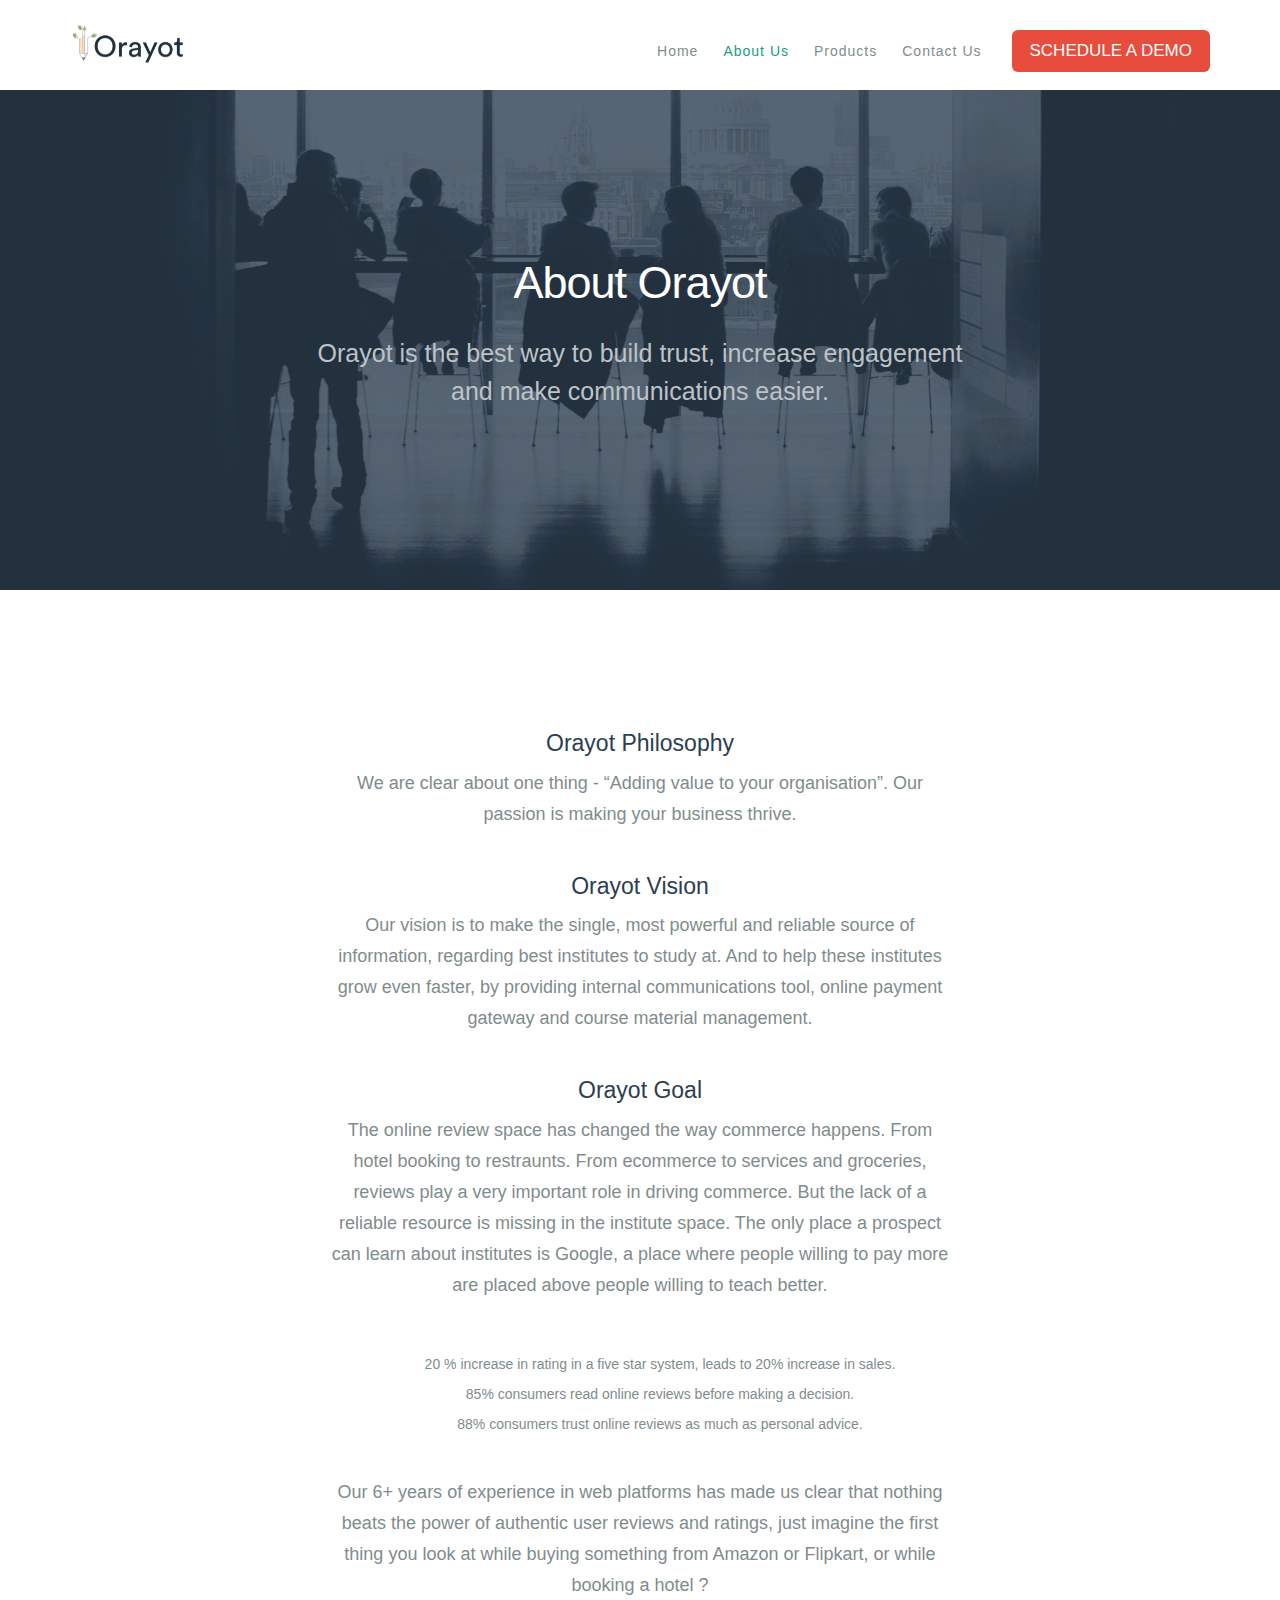
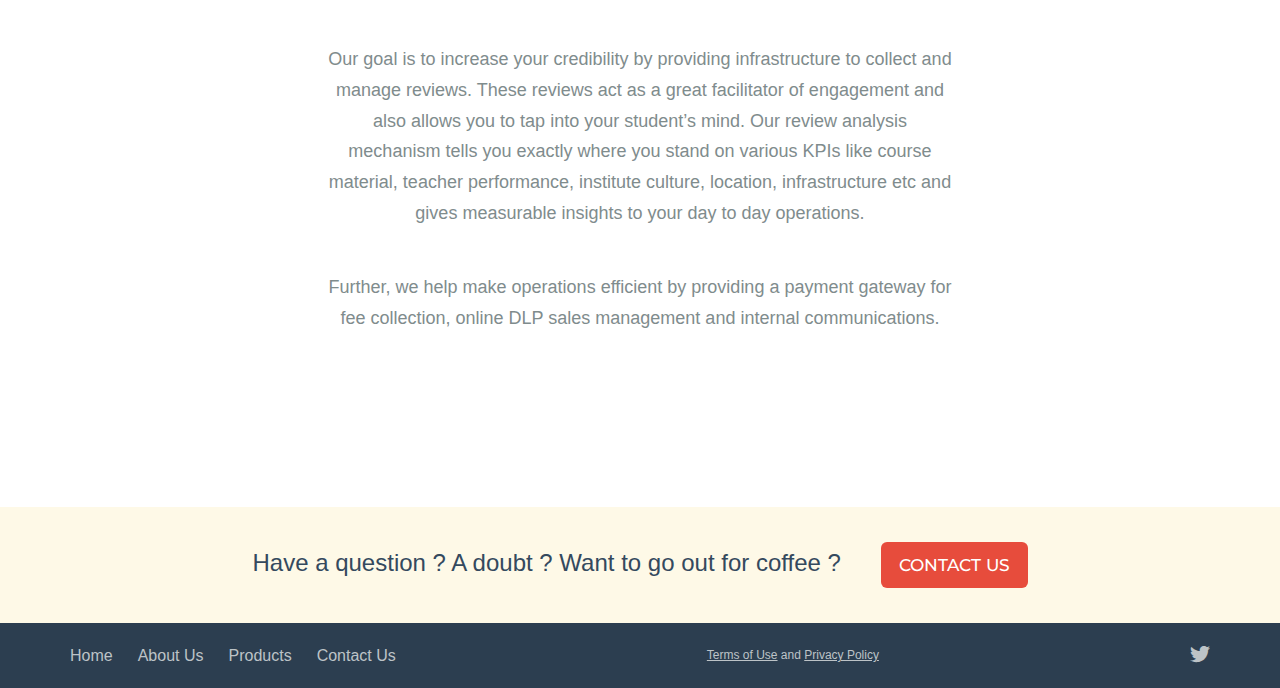
==== commit 0eb6352f: "Website done" ====
--- a/pages/about/index.html
+++ b/pages/about/index.html
@@ -36,13 +36,13 @@
               <div class="collapse navbar-collapse pull-right">
                 <ul class="nav pull-left">
                   <li><a href="/">Home</a></li>
-                  <li class="active"><a href="">About Us</a></li>
+                  <li class="active"><a href="#">About Us</a></li>
                   <li><a href="/#products">Products</a></li>
-                  <li><a href="#">Blog</a></li>
-                  <li><a href="#">Contact Us</a></li>
+                  <!-- <li><a href="#">Blog</a></li> -->
+                  <li><a href="/pages/contact">Contact Us</a></li>
                 </ul>
                 <form class="navbar-form pull-left">
-                  <a class="btn btn-large btn-danger" href="#">TRY IT NOW</a>
+                  <a class="btn btn-large btn-danger" href="/pages/contact">Schedule a demo</a>
                 </form>
               </div>
             </div>
@@ -122,7 +122,7 @@
       <section class="content-11">
         <div class="container">
           <span>Have a question ? A doubt ? Want to go out for coffee ?</span>
-          <a class="btn btn-large btn-danger" href="#">Contact Us</a>
+          <a class="btn btn-large btn-danger" href="/pages/contact">Contact Us</a>
         </div>
       </section>
       
@@ -148,30 +148,20 @@
         <div class="container">
           <nav class="pull-left">
             <ul>
-              <li class="active">
-                <a href="#">Home</a>
-              </li>
-              <li>
-                <a href="#">Company</a>
-              </li>
-              <li>
-                <a href="#">Portfolio</a>
-              </li>
-              <li>
-                <a href="#">Blog</a>
-              </li>
-              <li>
-                <a href="#">Contact</a>
-              </li>
+              <li><a href="/">Home</a></li>
+              <li class="active"><a href="pages/about">About Us</a></li>
+              <li><a href="/#products">Products</a></li>
+              <!-- <li><a href="#">Blog</a></li> -->
+              <li><a href="/pages/contact">Contact Us</a></li>
             </ul>
           </nav>
           <div class="social-btns pull-right">
-            <a href="#"><div class="fui-vimeo"></div><div class="fui-vimeo"></div></a>
-            <a href="#"><div class="fui-facebook"></div><div class="fui-facebook"></div></a>
-            <a href="#"><div class="fui-twitter"></div><div class="fui-twitter"></div></a>
+            <!-- <a href="#"><div class="fui-vimeo"></div><div class="fui-vimeo"></div></a>
+            <a href="#"><div class="fui-facebook"></div><div class="fui-facebook"></div></a> -->
+            <a href="http://twitter.com/orayot"><div class="fui-twitter"></div><div class="fui-twitter"></div></a>
           </div>
           <div class="additional-links">
-            Be sure to take a look to our <a href="#">Terms of Use</a> and <a href="#">Privacy Policy</a>
+            <a href="/pages/tos">Terms of Use</a> and <a href="/pages/tos">Privacy Policy</a>
           </div>
         </div>
       </footer>
--- a/css/style.css
+++ b/css/style.css
@@ -13,6 +13,14 @@
 
 .header-10-sub .background#about {
 	background:#fff url('../images/bg-about.jpg') 0 -300px no-repeat;
+	background-size:cover;
+}
+
+.header-10-sub#contact-section {
+	height: 200px;
+}
+.header-10-sub .background#contact {
+	background:#fff url('../images/bg-contact.jpg') 0 -300px no-repeat;
 	background-size:cover;
 }
 
@@ -41,7 +49,16 @@
 .stats li {
 	padding: 10px 0 0;
 }
+
 #NDispatch {
 	padding-top: 0;
 	background: #f9fcff;
+}
+
+#terms p, #terms li{
+	text-align: left;
+}
+
+.btn {
+	text-transform: uppercase;
 }